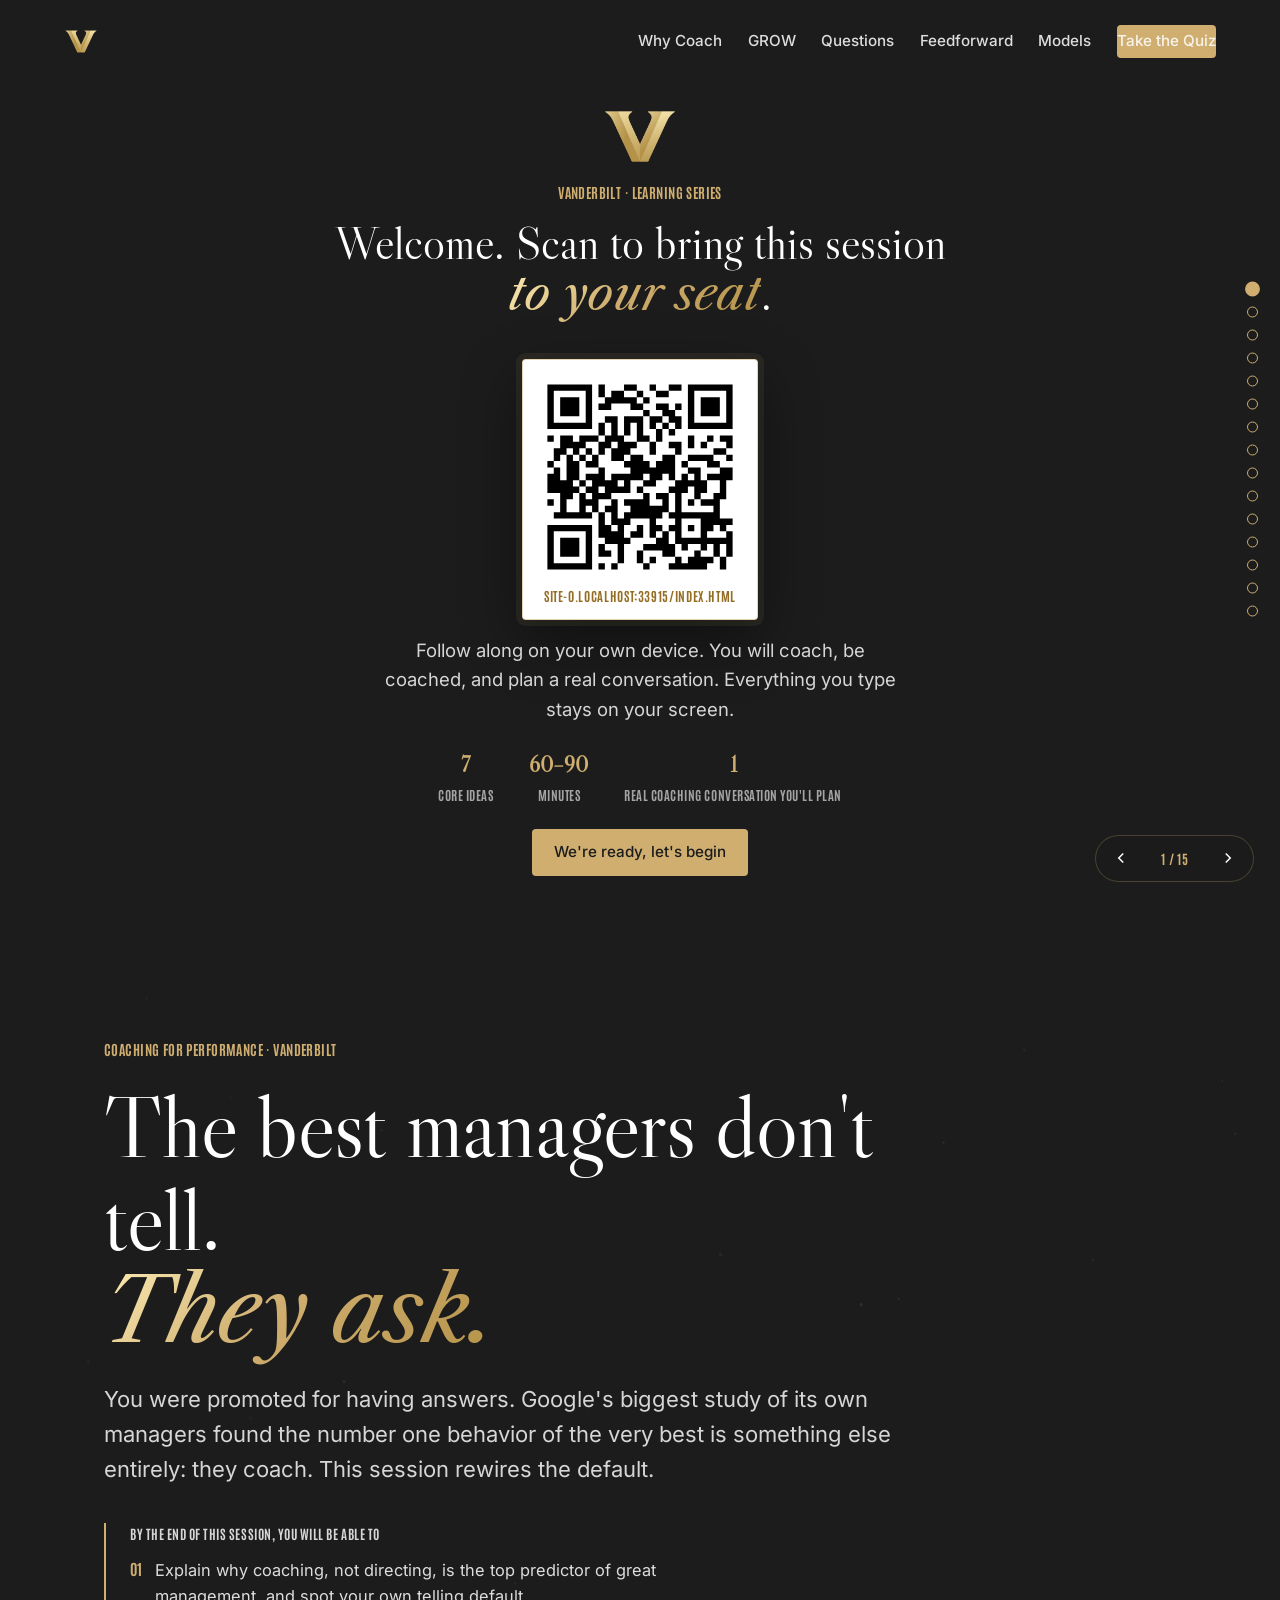
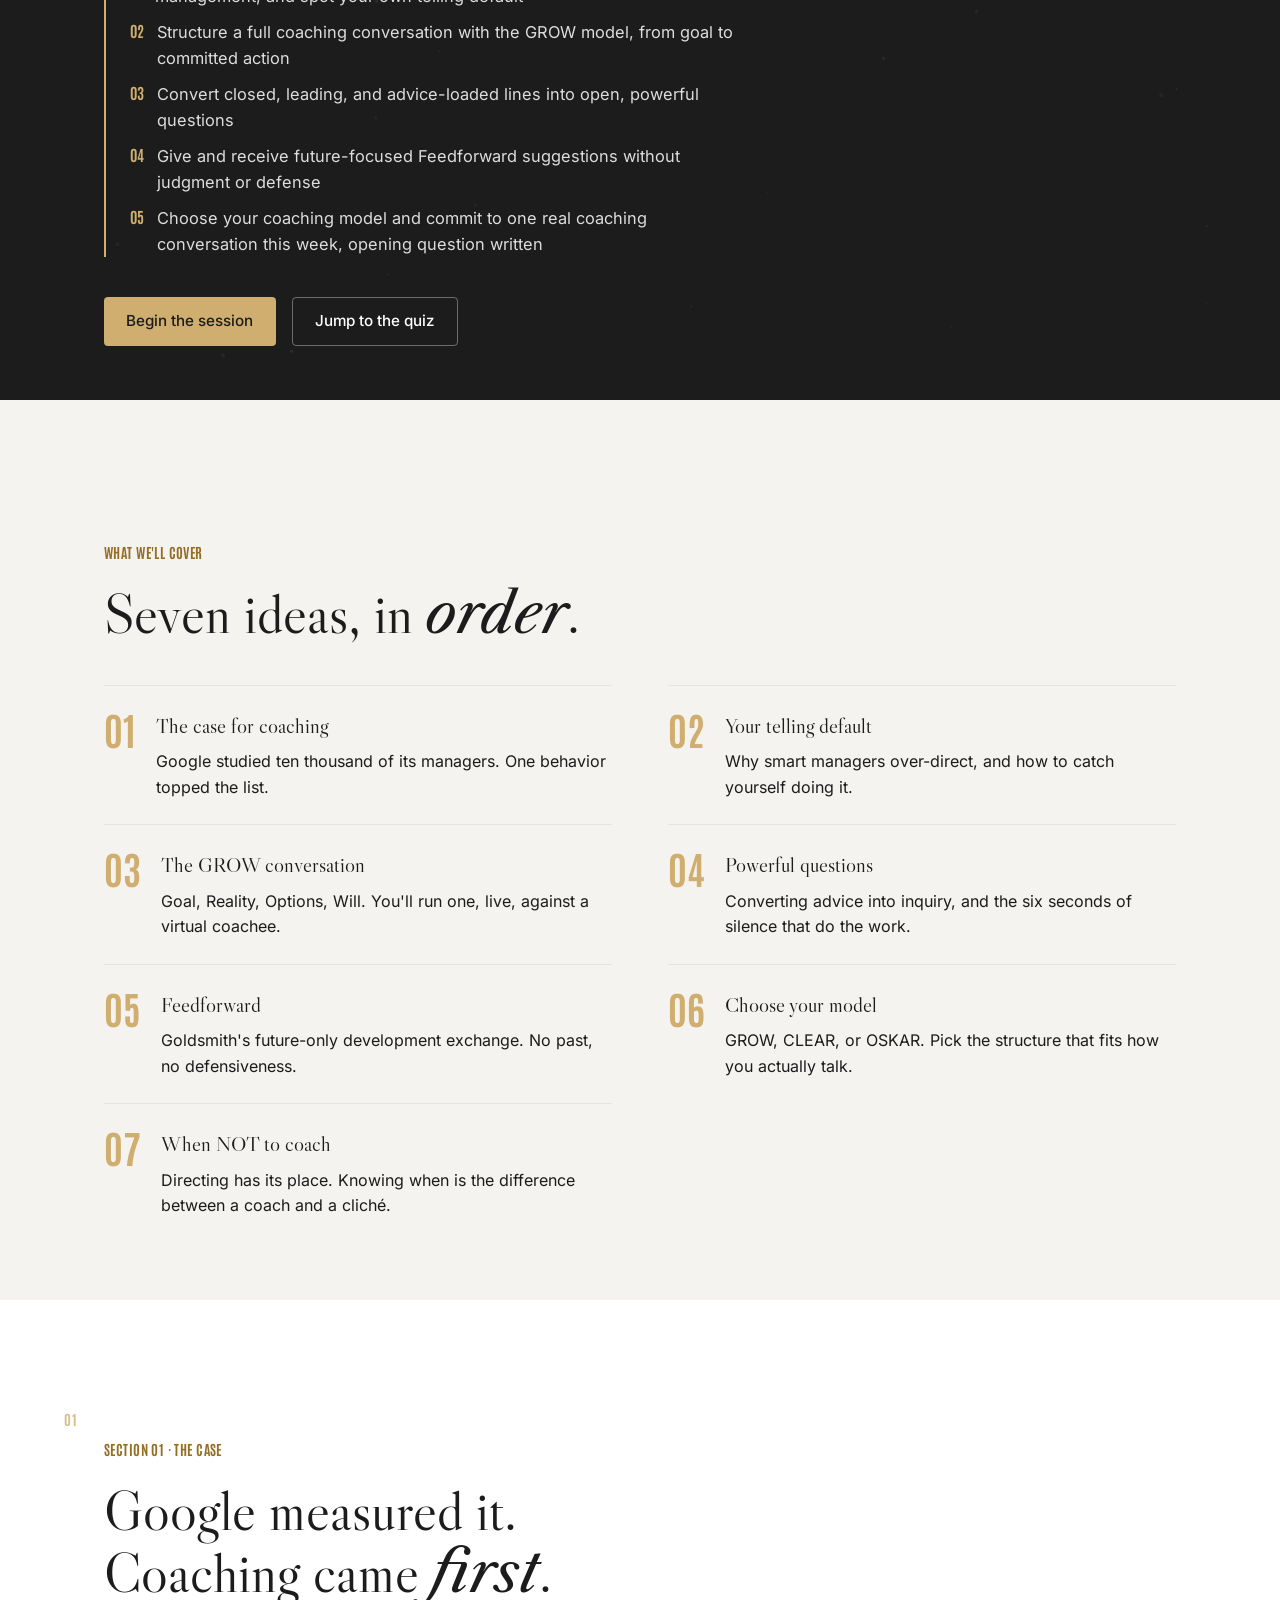
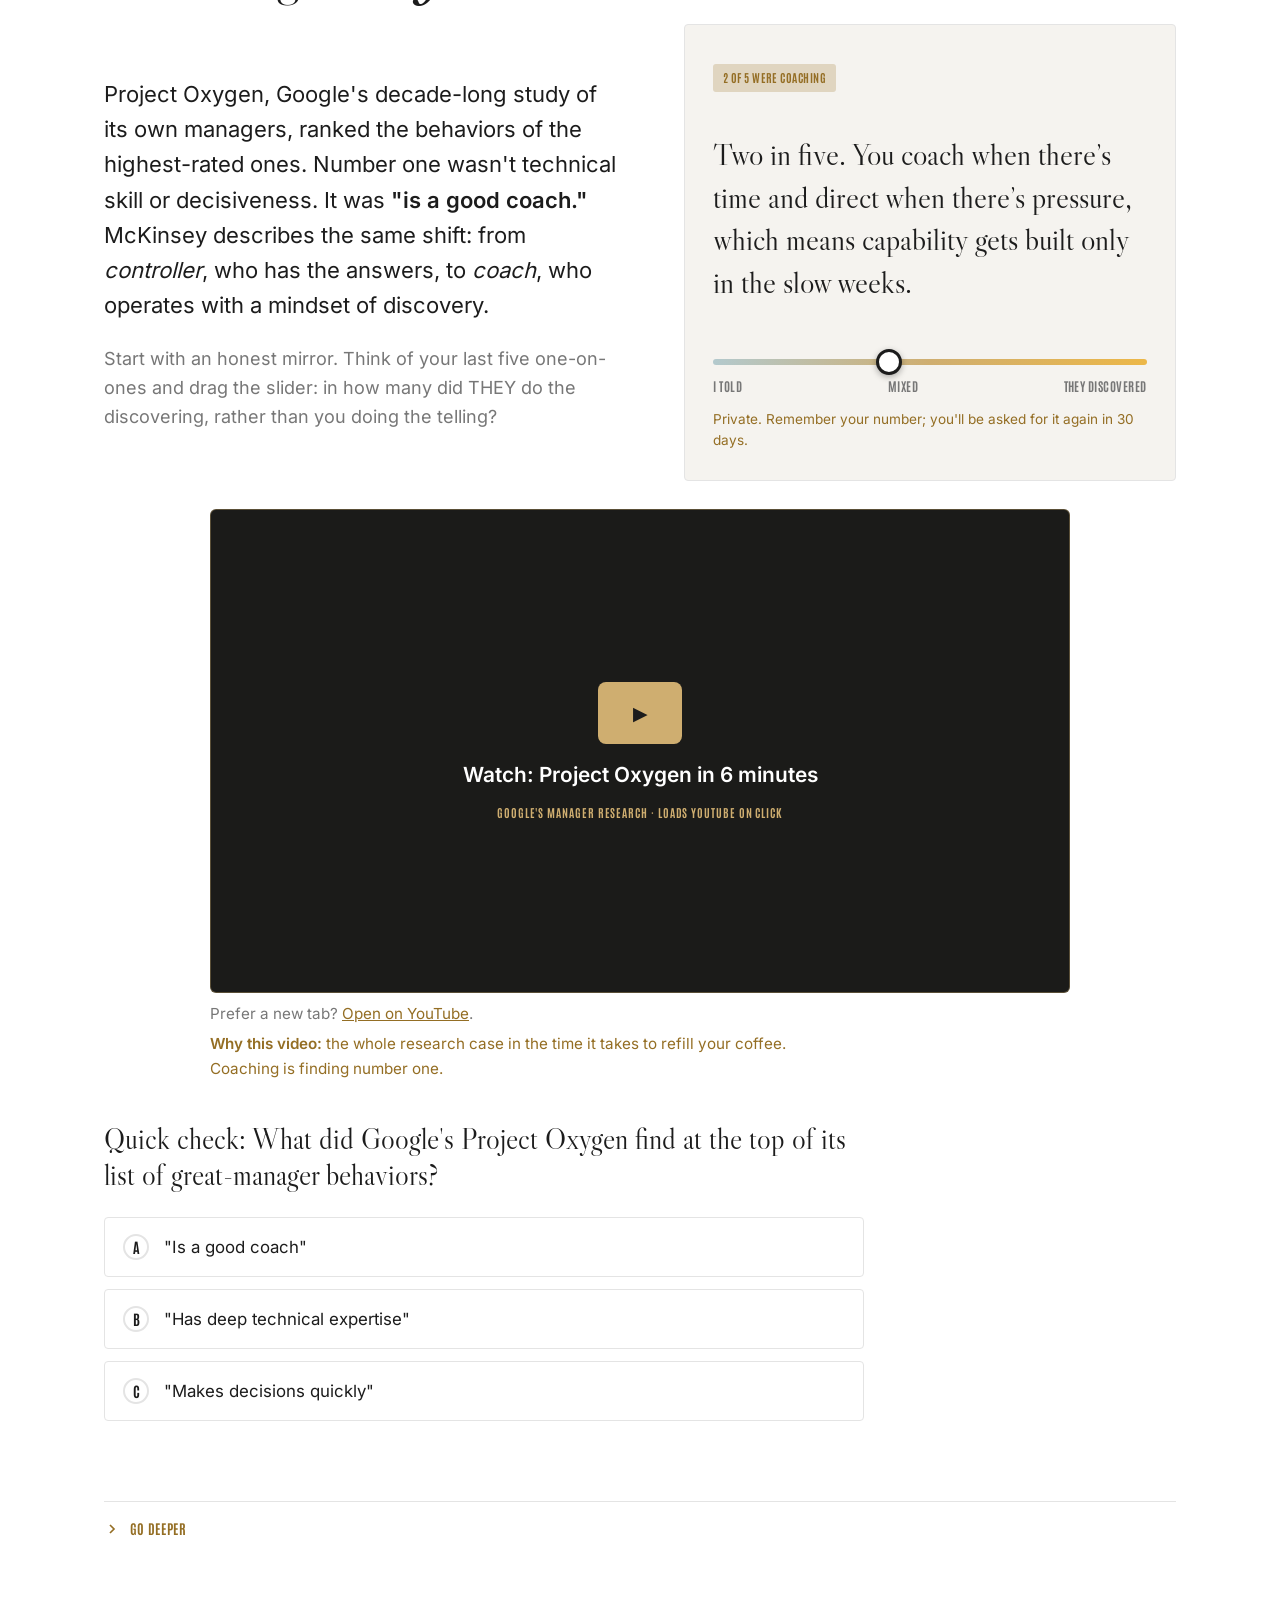
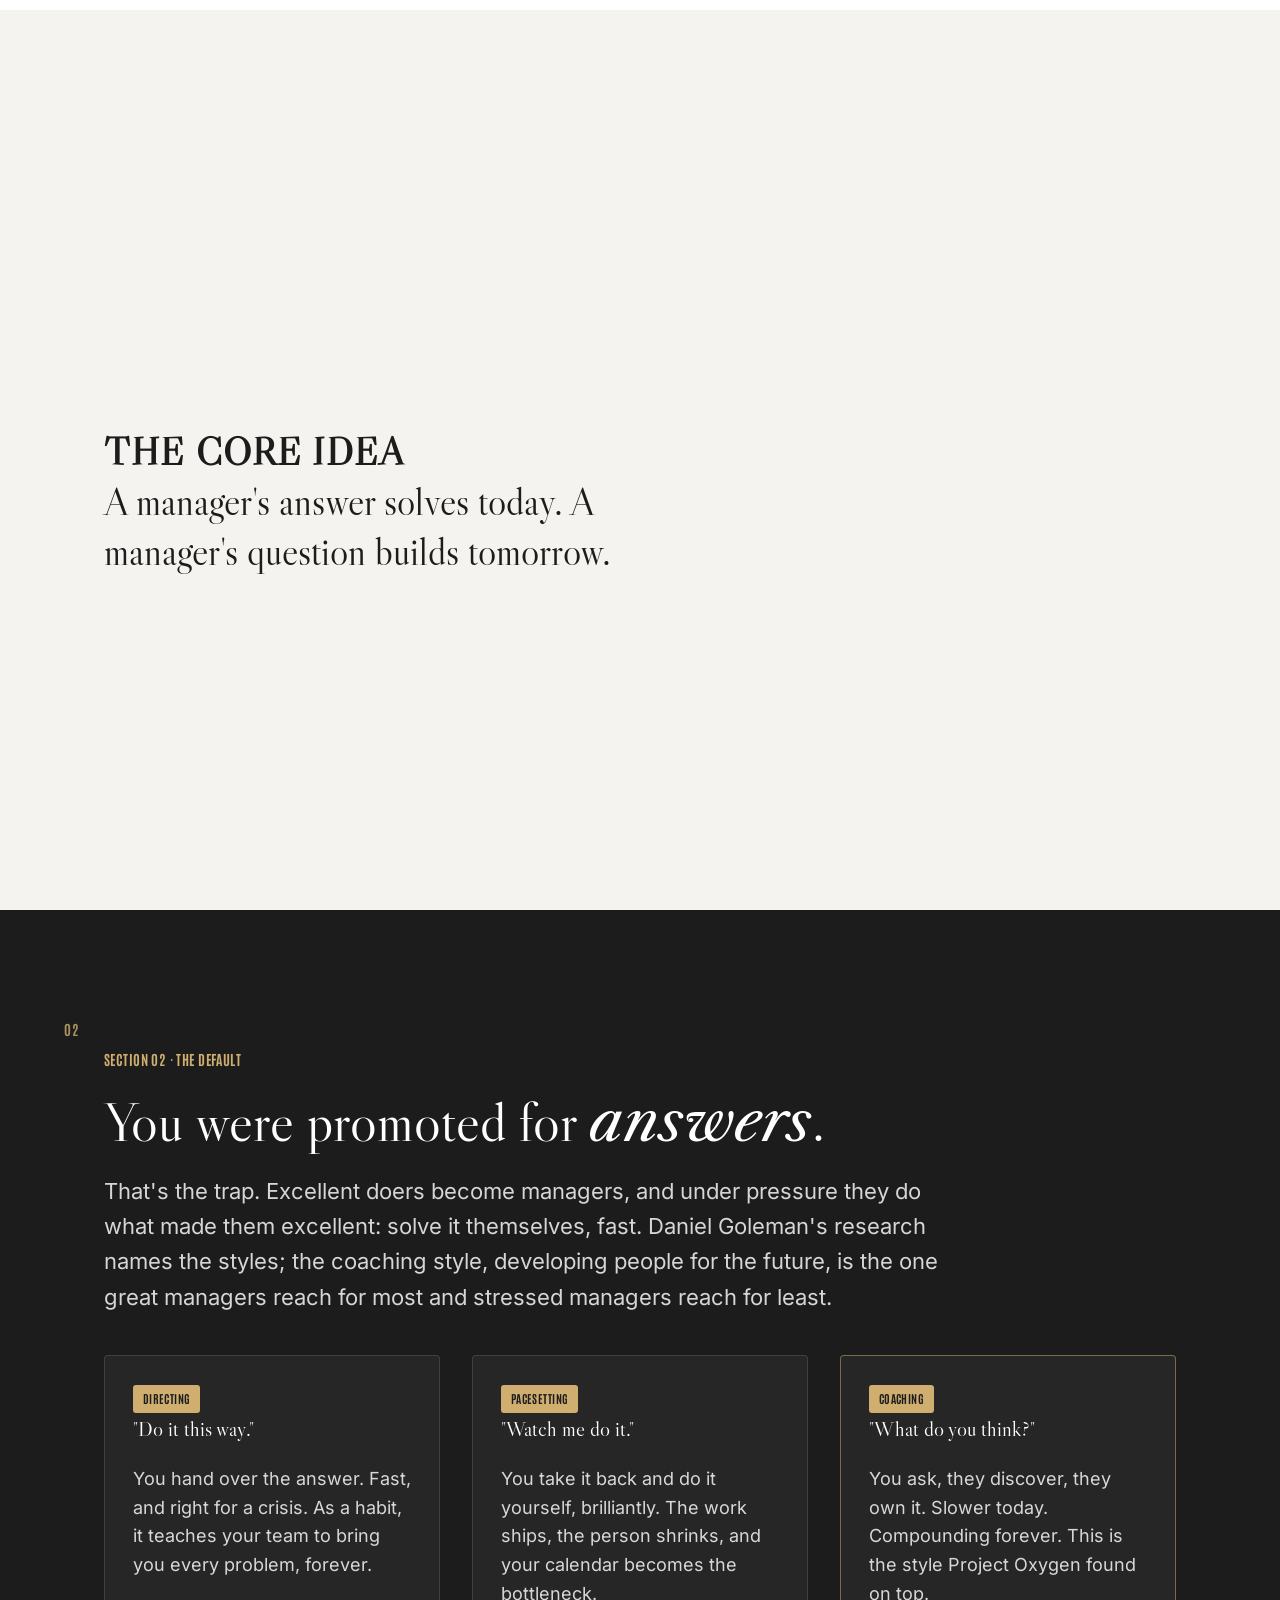
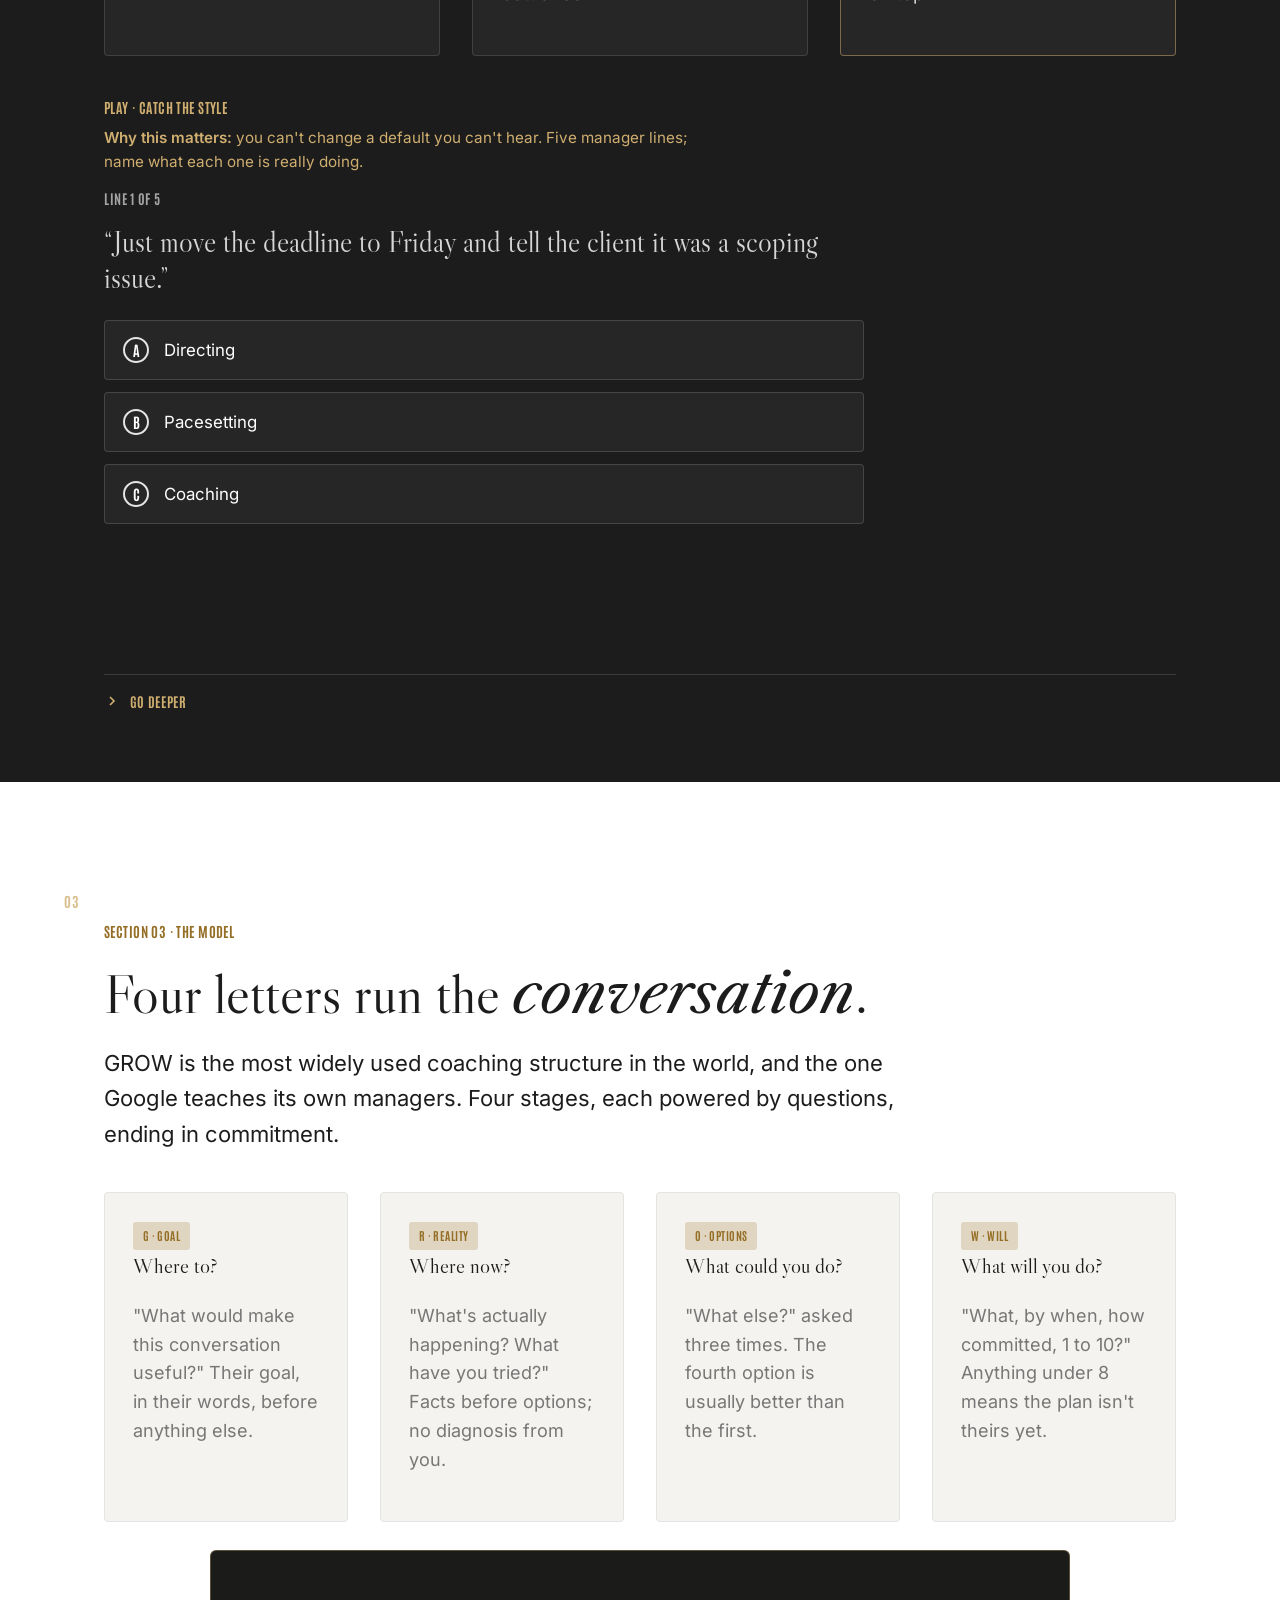
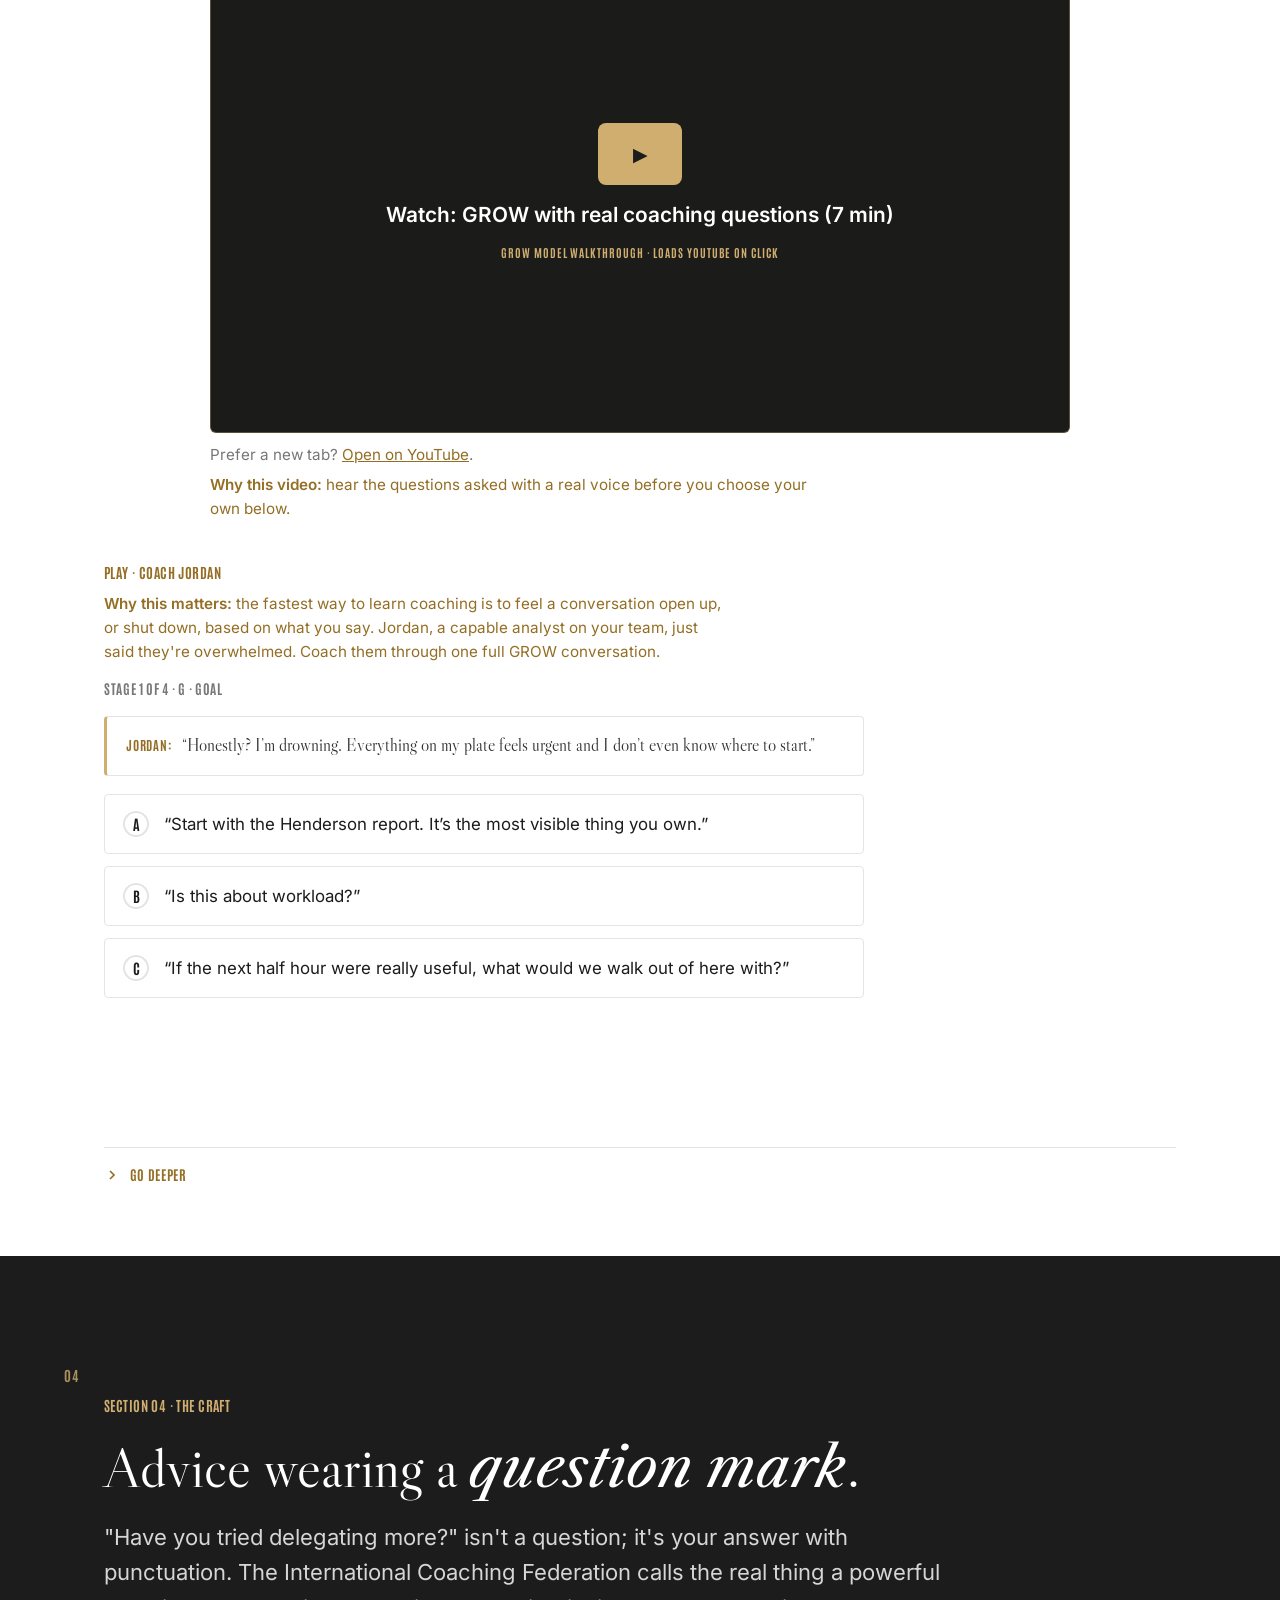
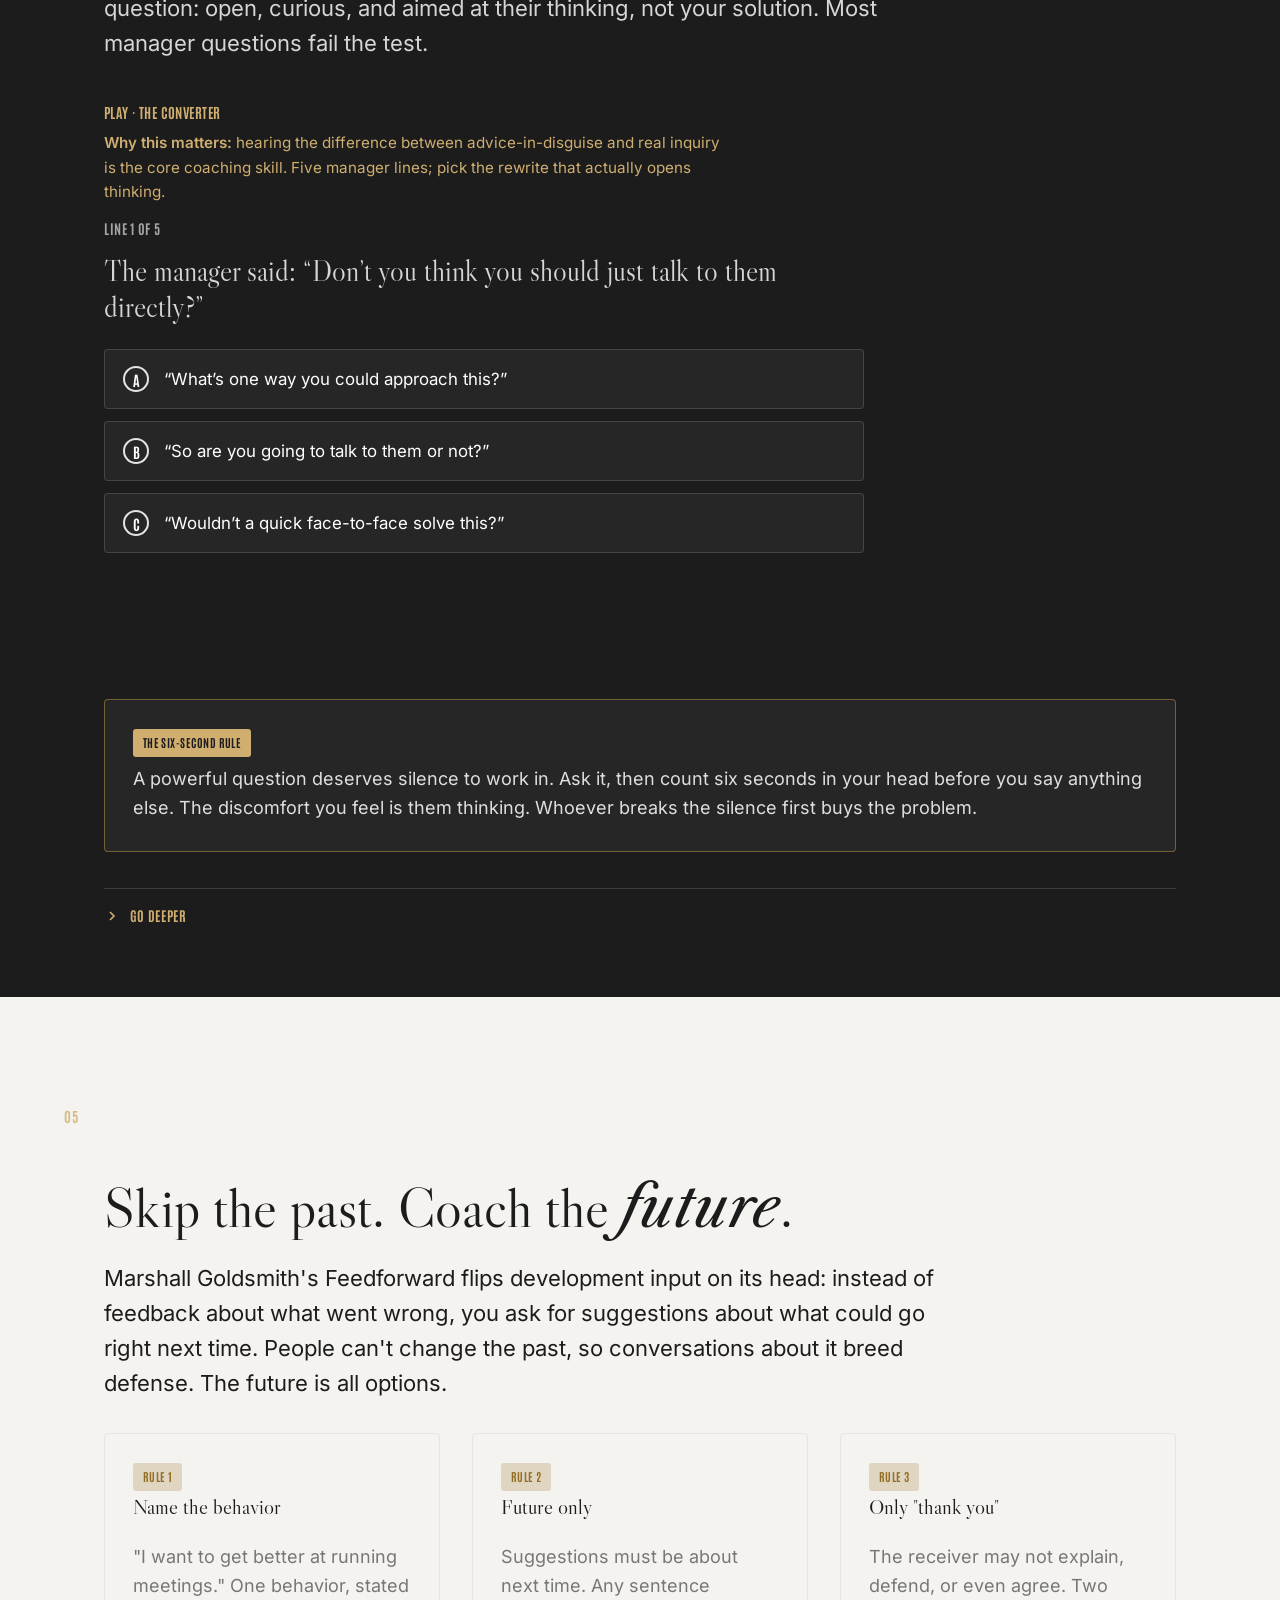
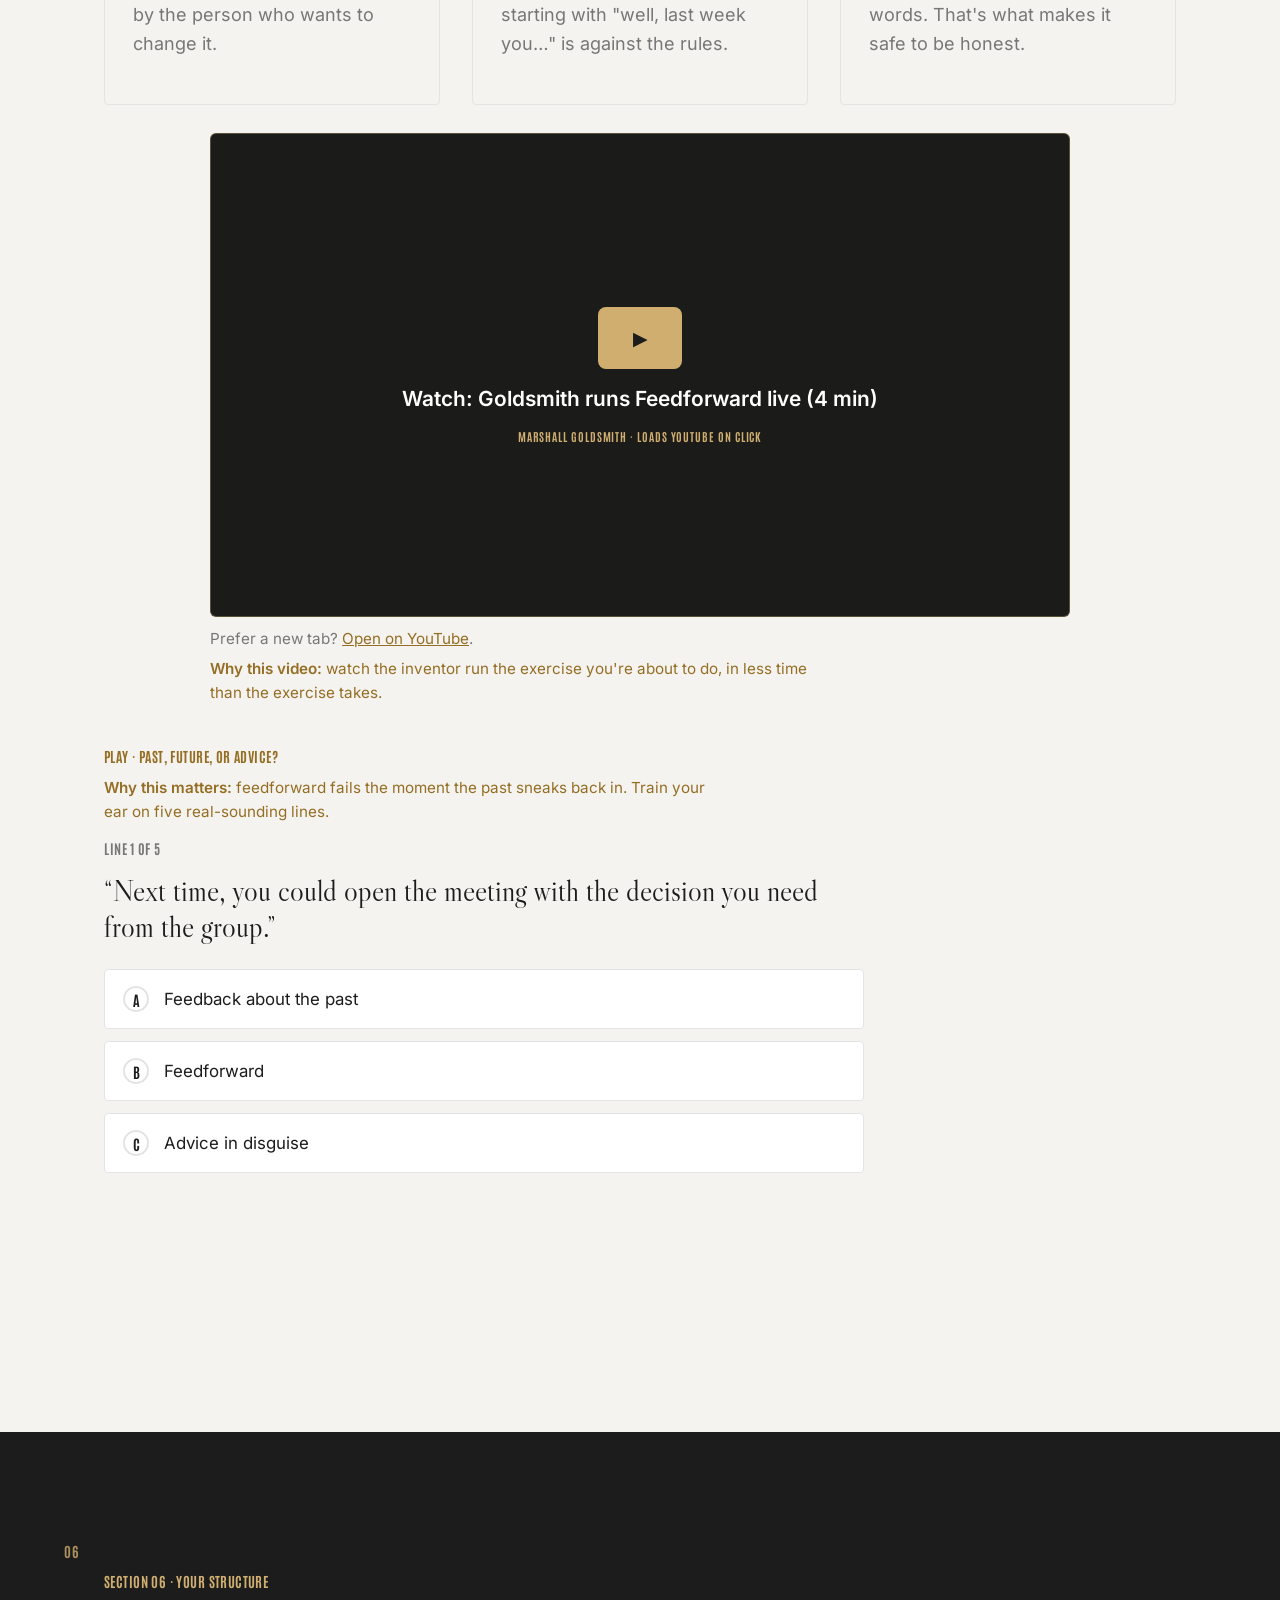
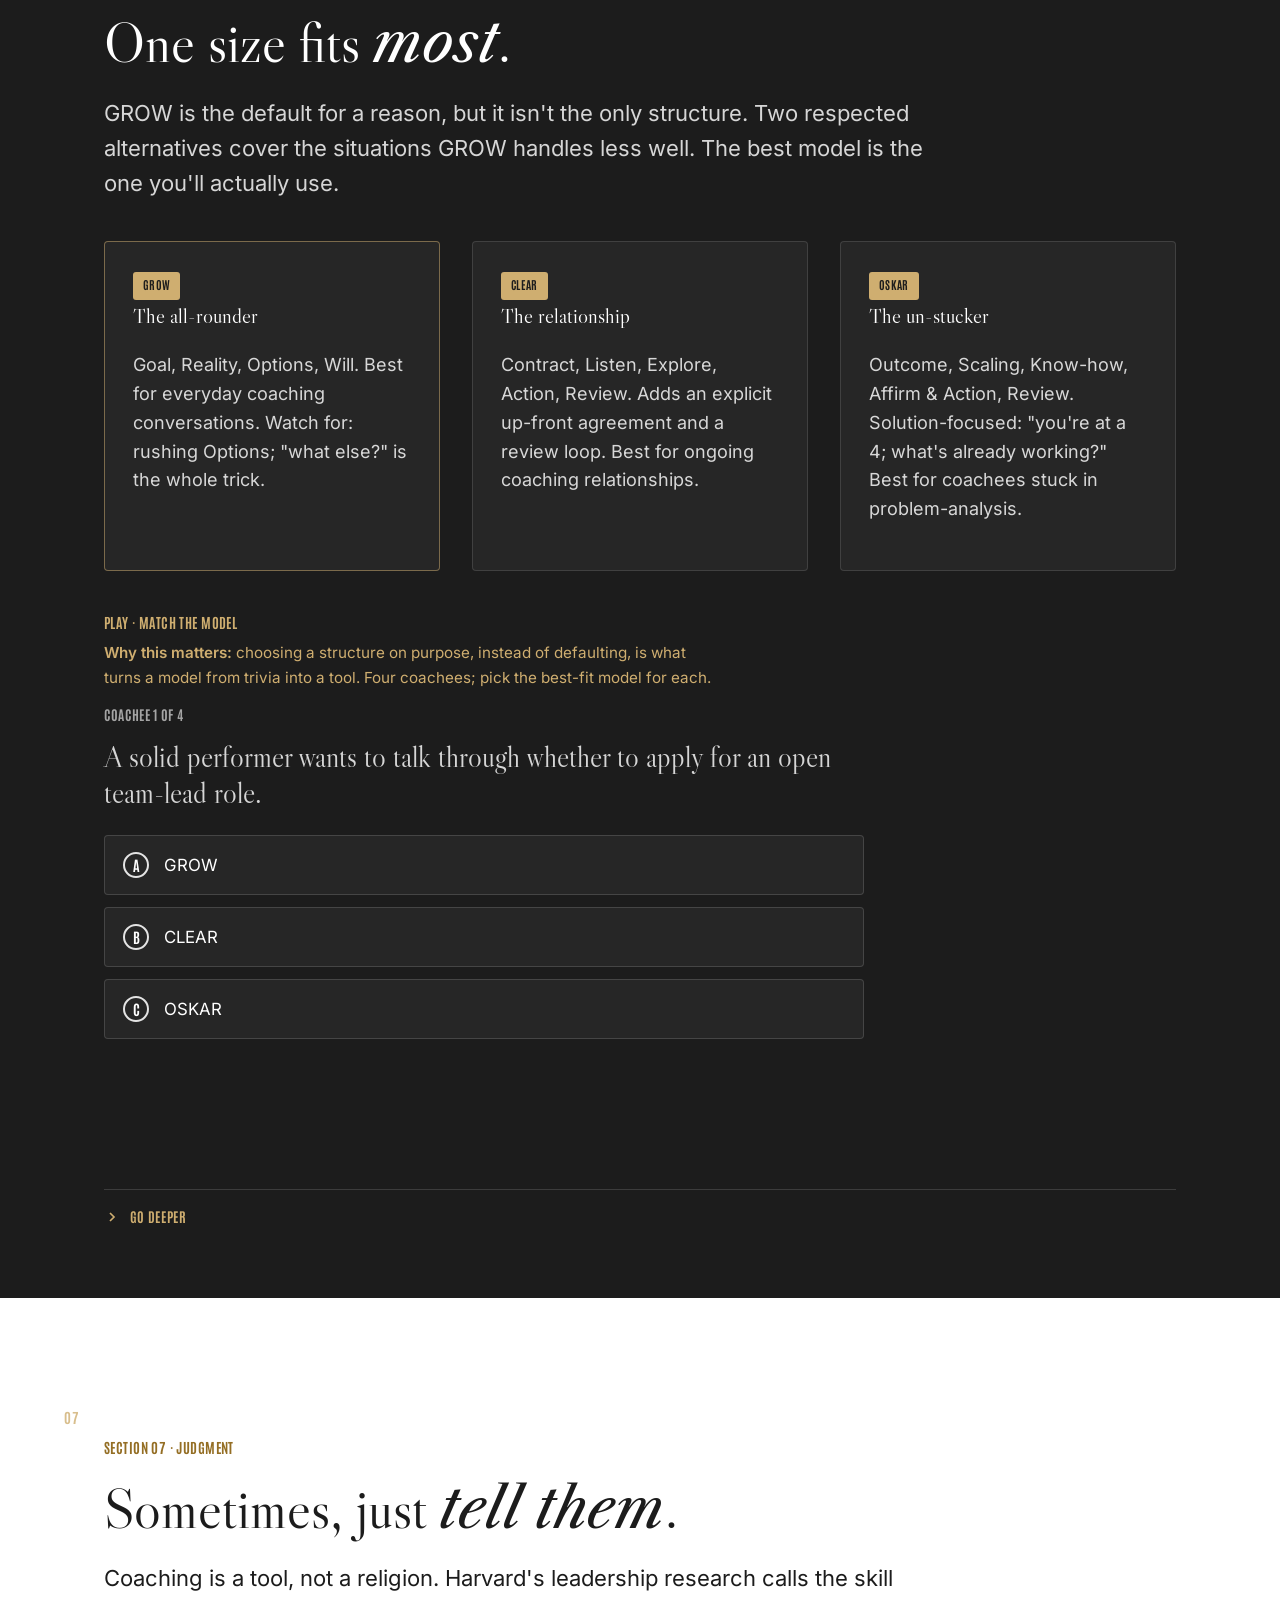
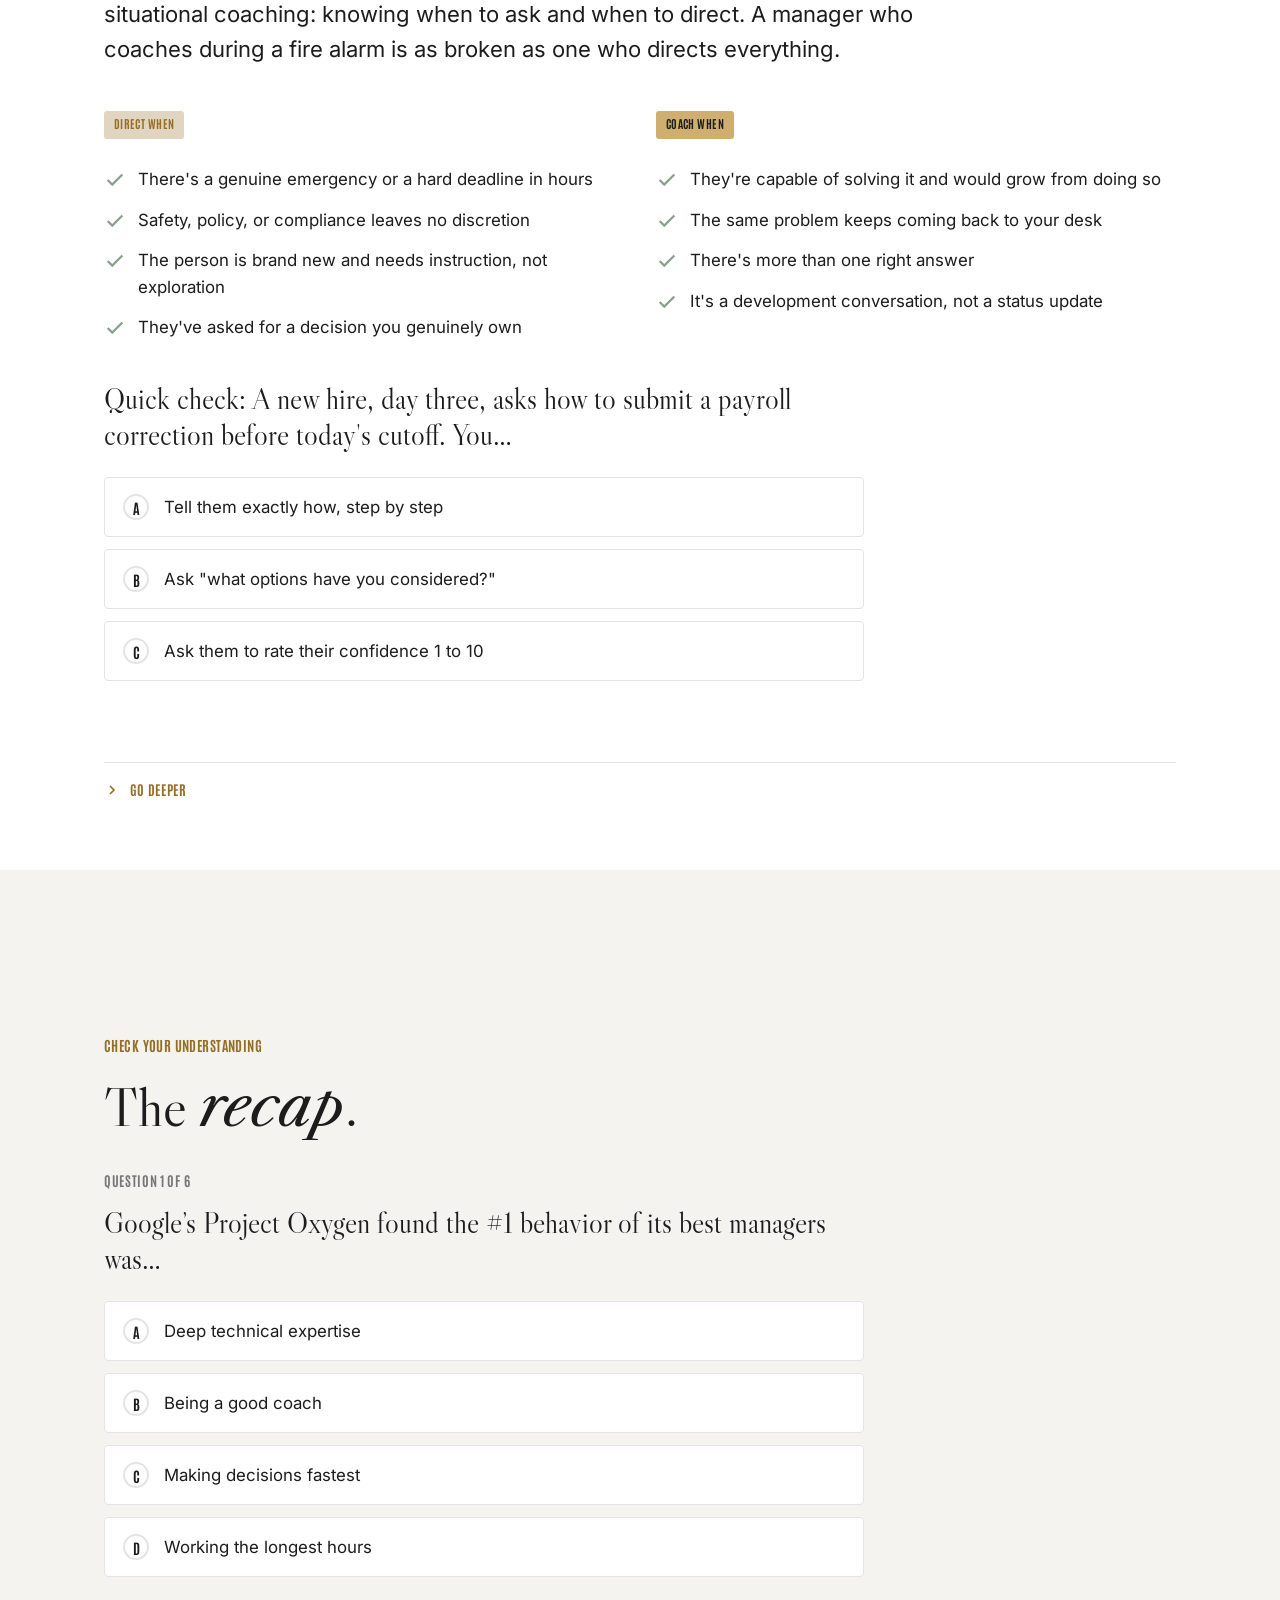
==== index.html @ d3f9cb34 "Build Coaching for Performance: full Learning on Demand program Learner edition (15 slides, 7 sectio" ====
<!DOCTYPE html>
<html lang="en">
<head>
<meta charset="UTF-8">
<meta name="viewport" content="width=device-width, initial-scale=1">
<title>Coaching for Performance | Vanderbilt</title>
<meta name="description" content="An interactive classroom experience for managers: the research case for coaching, the GROW model, powerful questions, Feedforward, and a real coaching conversation planned within the week.">
<link rel="canonical" href="https://me5231979.github.io/Coaching-for-Performance/">
<meta property="og:type" content="website">
<meta property="og:title" content="Coaching for Performance | Vanderbilt Learning Series">
<meta property="og:description" content="Grow people, not just tasks: GROW, powerful questions, and Feedforward, practiced live, ending in a real coaching conversation with a date on it.">
<meta property="og:url" content="https://me5231979.github.io/Coaching-for-Performance/">
<meta property="og:image" content="https://me5231979.github.io/Coaching-for-Performance/assets/img/social-card.png">
<meta property="og:image:width" content="1200">
<meta property="og:image:height" content="630">
<meta name="twitter:card" content="summary_large_image">
<meta name="twitter:title" content="Coaching for Performance | Vanderbilt Learning Series">
<meta name="twitter:image" content="https://me5231979.github.io/Coaching-for-Performance/assets/img/social-card.png">
<link rel="icon" href="assets/img/favicon.svg" type="image/svg+xml">
<link rel="alternate icon" href="assets/img/favicon-96.png">
<link rel="apple-touch-icon" href="assets/img/favicon-96.png">

<link rel="preload" href="assets/fonts/libre-caslon-display-latin-400-normal.woff2" as="font" type="font/woff2" crossorigin>
<link rel="preload" href="assets/fonts/inter-latin-400-normal.woff2" as="font" type="font/woff2" crossorigin>

<link rel="stylesheet" href="assets/css/styles.css?v=1">
</head>
<body>
<a class="skip-link" href="#s-agenda">Skip to content</a>

<!-- reading progress -->
<div class="progress" aria-hidden="true"><div class="progress__bar" id="progressBar"></div></div>

<!-- ===================== NAV ===================== -->
<header class="nav" id="nav">
  <a class="nav__brand" href="#top" aria-label="Vanderbilt University, home">
    <img class="nav__lockup" src="assets/img/vu-lockup-white.png" alt="Vanderbilt University" width="250" height="65">
    <img class="nav__vicon" src="assets/img/vu-v-icon-nav.png" alt="Vanderbilt University" width="34" height="25">
  </a>
  <button class="nav__toggle" aria-label="Toggle menu" aria-expanded="false" aria-controls="navlinks">
    <svg viewBox="0 0 24 24" fill="none" stroke="currentColor" stroke-width="2"><line x1="3" y1="6" x2="21" y2="6"/><line x1="3" y1="12" x2="21" y2="12"/><line x1="3" y1="18" x2="21" y2="18"/></svg>
  </button>
  <nav class="nav__links" id="navlinks" aria-label="Sections">
    <a href="#s-case">Why Coach</a>
    <a href="#s-grow">GROW</a>
    <a href="#s-questions">Questions</a>
    <a href="#s-feedforward">Feedforward</a>
    <a href="#s-models">Models</a>
    <a class="btn" href="#s-recap">Take the Quiz</a>
  </nav>
</header>

<!-- deck dot rail + control bar -->
<div class="dots" id="dots" role="navigation" aria-label="Slide navigation"></div>
<div class="deckbar" role="group" aria-label="Presentation controls">
  <button id="deckPrev" aria-label="Previous slide"><svg viewBox="0 0 24 24" fill="none" stroke="currentColor" stroke-width="2"><polyline points="15 18 9 12 15 6"/></svg></button>
  <span class="deckbar__count" id="deckCount">1 / 15</span>
  <button id="deckNext" aria-label="Next slide"><svg viewBox="0 0 24 24" fill="none" stroke="currentColor" stroke-width="2"><polyline points="9 18 15 12 9 6"/></svg></button>
</div>

<main class="deck" id="top">

  <!-- ============ 0 · WELCOME / QR ============ -->
  <section class="slide on-dark welcome" id="s-welcome" data-title="Scan to join">
    <div class="wrap" style="text-align:center">
      <img src="assets/img/vu-v-icon.png" alt="Vanderbilt V" width="72" height="66" style="margin:0 auto 1.75rem;width:clamp(56px,6vw,80px);height:auto" data-reveal>
      <p class="eyebrow" data-reveal>Vanderbilt · Learning Series</p>
      <h1 class="h2" data-reveal style="max-width:22ch;margin-inline:auto">Welcome. Scan to bring this session <em class="gold-text">to your seat</em>.</h1>
      <div class="qr-card" id="qrCard" data-reveal>
        <div class="qr-card__code" id="qrBox" role="img" aria-label="QR code linking to this experience"></div>
        <p class="qr-card__url" id="qrUrl"></p>
      </div>
      <p class="lead" data-reveal style="margin:1.5rem auto 0;max-width:44ch">Follow along on your own device. You will coach, be coached, and plan a real conversation. Everything you type stays on your screen.</p>
      <div class="hero__meta" data-reveal style="justify-content:center">
        <div><b>7</b> Core ideas</div>
        <div><b>60–90</b> Minutes</div>
        <div><b>1</b> Real coaching conversation you'll plan</div>
      </div>
      <div class="hero__cta" data-reveal style="justify-content:center">
        <a class="btn" href="#s-hero">We're ready, let's begin</a>
      </div>
    </div>
  </section>

  <!-- ============ 1 · HERO ============ -->
  <section class="slide on-dark hero" id="s-hero" data-title="Objectives">
    <video class="hero__video" id="heroVideo" autoplay muted playsinline preload="auto" aria-hidden="true"
      data-playlist='["https://d8j0ntlcm91z4.cloudfront.net/user_3CCurpI0FW75YAnAl4Hbz3vPdBv/hf_20260716_021301_52afe7ef-97cf-46bc-aeac-9c303a2e1c16.mp4","https://d8j0ntlcm91z4.cloudfront.net/user_3CCurpI0FW75YAnAl4Hbz3vPdBv/hf_20260716_021302_77b2b78e-fb13-4daf-8e74-3ee34649bec7.mp4","https://d8j0ntlcm91z4.cloudfront.net/user_3CCurpI0FW75YAnAl4Hbz3vPdBv/hf_20260716_021304_13f62d6f-08c9-4678-a6a1-25805e6edd2a.mp4"]'></video>
    <canvas class="hero__canvas" aria-hidden="true"></canvas>
    <div class="hero__scrim" aria-hidden="true"></div>
    <div class="wrap">
      <p class="eyebrow" data-reveal>Coaching for Performance · Vanderbilt</p>
      <h1 class="h-hero" data-reveal>The best managers don't tell.<br><em class="gold-text">They ask.</em></h1>
      <p class="lead" data-reveal style="margin-top:1.5rem">You were promoted for having answers. Google's biggest study of its own managers found the number one behavior of the very best is something else entirely: they coach. This session rewires the default.</p>
      <div class="objectives" data-reveal>
        <p class="objectives__label">By the end of this session, you will be able to</p>
        <ol class="objectives__list">
          <li>Explain why coaching, not directing, is the top predictor of great management, and spot your own telling default</li>
          <li>Structure a full coaching conversation with the GROW model, from goal to committed action</li>
          <li>Convert closed, leading, and advice-loaded lines into open, powerful questions</li>
          <li>Give and receive future-focused Feedforward suggestions without judgment or defense</li>
          <li>Choose your coaching model and commit to one real coaching conversation this week, opening question written</li>
        </ol>
      </div>
      <div class="hero__cta" data-reveal>
        <a class="btn" href="#s-case">Begin the session</a>
        <a class="btn btn--ghost" href="#s-recap">Jump to the quiz</a>
      </div>
    </div>
  </section>

  <!-- ============ 2 · AGENDA ============ -->
  <section class="slide on-cream" id="s-agenda" data-title="The plan">
    <div class="wrap">
      <p class="eyebrow" data-reveal>What we'll cover</p>
      <h2 class="h2" data-reveal>Seven ideas, in <em>order</em>.</h2>
      <ol class="agenda">
        <li data-reveal><span class="num">01</span><div><h3>The case for coaching</h3><p>Google studied ten thousand of its managers. One behavior topped the list.</p></div></li>
        <li data-reveal><span class="num">02</span><div><h3>Your telling default</h3><p>Why smart managers over-direct, and how to catch yourself doing it.</p></div></li>
        <li data-reveal><span class="num">03</span><div><h3>The GROW conversation</h3><p>Goal, Reality, Options, Will. You'll run one, live, against a virtual coachee.</p></div></li>
        <li data-reveal><span class="num">04</span><div><h3>Powerful questions</h3><p>Converting advice into inquiry, and the six seconds of silence that do the work.</p></div></li>
        <li data-reveal><span class="num">05</span><div><h3>Feedforward</h3><p>Goldsmith's future-only development exchange. No past, no defensiveness.</p></div></li>
        <li data-reveal><span class="num">06</span><div><h3>Choose your model</h3><p>GROW, CLEAR, or OSKAR. Pick the structure that fits how you actually talk.</p></div></li>
        <li data-reveal><span class="num">07</span><div><h3>When NOT to coach</h3><p>Directing has its place. Knowing when is the difference between a coach and a cliché.</p></div></li>
      </ol>
    </div>
  </section>

  <!-- ============ 3 · 01 THE CASE FOR COACHING ============ -->
  <section class="slide on-light" id="s-case" data-count data-title="Why coach">
    <div class="wrap">
      <p class="eyebrow" data-reveal>Section 01 · The Case</p>
      <h2 class="h2" data-reveal>Google measured it.<br>Coaching came <em>first</em>.</h2>
      <div class="split">
        <div data-reveal>
          <p class="lead">Project Oxygen, Google's decade-long study of its own managers, ranked the behaviors of the highest-rated ones. Number one wasn't technical skill or decisiveness. It was <b>"is a good coach."</b> McKinsey describes the same shift: from <em>controller</em>, who has the answers, to <em>coach</em>, who operates with a mindset of discovery.</p>
          <p class="measure muted" style="margin-top:1rem">Start with an honest mirror. Think of your last five one-on-ones and drag the slider: in how many did THEY do the discovering, rather than you doing the telling?</p>
        </div>
        <div class="temp card" id="ratio" data-reveal>
          <p class="tag" id="ratioVal">2 of 5 were coaching</p>
          <p class="temp__readout" id="ratioReadout"></p>
          <input class="slider" type="range" id="ratioSlider" min="0" max="5" value="2" step="1" aria-label="How many of your last five one-on-ones were coaching conversations">
          <div class="slider-scale"><span>I told</span><span>Mixed</span><span>They discovered</span></div>
          <p class="why" style="font-size:.85rem;margin-top:.75rem">Private. Remember your number; you'll be asked for it again in 30 days.</p>
        </div>
      </div>

      <div class="yt" data-reveal data-embed="https://www.youtube-nocookie.com/embed/_CJDlB7S7p0" data-yttitle="Project Oxygen: Google's guide to being a better manager">
        <button class="yt__load" type="button">
          <span class="yt__play" aria-hidden="true">▶</span>
          <span class="yt__title">Watch: Project Oxygen in 6 minutes</span>
          <span class="yt__src">Google's manager research · Loads YouTube on click</span>
        </button>
        <p class="yt__alt">Prefer a new tab? <a href="https://www.youtube.com/watch?v=_CJDlB7S7p0" target="_blank" rel="noopener">Open on YouTube</a>.</p>
        <p class="why" style="margin:.35rem 0 0"><b>Why this video:</b> the whole research case in the time it takes to refill your coffee. Coaching is finding number one.</p>
      </div>

      <div class="quiz" data-quiz data-reveal style="margin-top:2.5rem">
        <p class="quiz__q">Quick check: What did Google's Project Oxygen find at the top of its list of great-manager behaviors?</p>
        <div class="quiz__options">
          <button class="opt" data-correct="1" data-why="Ahead of technical expertise, ahead of decisiveness: the best managers coach. They ask, listen, and grow people instead of just directing work."><span class="mark">A</span><span>"Is a good coach"</span></button>
          <button class="opt" data-correct="0" data-why="Technical skill mattered, but it ranked near the bottom of the list, not the top. The relational behaviors won."><span class="mark">B</span><span>"Has deep technical expertise"</span></button>
          <button class="opt" data-correct="0" data-why="Speed shows up nowhere near the top. The data pointed at growing people, not processing decisions faster."><span class="mark">C</span><span>"Makes decisions quickly"</span></button>
        </div>
        <p class="quiz__feedback" aria-live="polite"></p>
      </div>

      <details class="deeper" data-reveal>
        <summary><svg class="chev" viewBox="0 0 24 24" fill="none" stroke="currentColor" stroke-width="2.5" aria-hidden="true"><polyline points="9 18 15 12 9 6"/></svg> Go deeper</summary>
        <div class="deeper__body">
          <div><h4>In practice</h4><p>Surgeon Atul Gawande, at the top of his field, hired a coach to watch him operate, and his complication rates dropped. His argument in <a href="https://www.ted.com/talks/atul_gawande_want_to_get_great_at_something_get_a_coach" target="_blank" rel="noopener" style="text-decoration:underline">"Want to get great at something? Get a coach"</a> (TED, 17 min) is the session in one line: it's not how good you are, it's how good you're going to get. That applies to the people who report to you, and it applies to you.</p></div>
          <div class="deeper__ask"><h4><span class="mode">As a group</span> · 4 min</h4>
          <p class="why"><b>Why this matters:</b> Connecting the research to a manager you actually had makes it yours instead of Google's.</p>
          <ol class="steps">
            <li>Think of the best manager you ever had. In pairs: what did they DO in conversations that others didn't?</li>
            <li>Sort the room's answers as they're called out: how many are coaching behaviors (asked, listened, believed in you) versus directing ones?</li>
            <li>Notice the ratio. The room almost always rediscovers Project Oxygen from its own experience.</li>
          </ol>
          <p class="why" style="margin-top:.6rem"><b>Flying solo?</b> Write two things your best-ever manager did in conversation with you. Check them against the coaching behaviors on this slide.</p></div>
        </div>
      </details>
    </div>
  </section>

  <!-- ============ 4 · MANIFESTO ============ -->
  <section class="slide on-cream manifesto" id="s-belief" data-title="One idea">
    <div class="wrap">
      <p class="eyebrow" data-reveal>The core idea</p>
      <p>A manager's answer solves today. A manager's question builds tomorrow.</p>
    </div>
  </section>

  <!-- ============ 5 · 02 YOUR TELLING DEFAULT ============ -->
  <section class="slide on-dark" id="s-default" data-count data-title="Telling default">
    <div class="wrap">
      <p class="eyebrow" data-reveal>Section 02 · The Default</p>
      <h2 class="h2" data-reveal>You were promoted for <em>answers</em>.</h2>
      <p class="lead" data-reveal>That's the trap. Excellent doers become managers, and under pressure they do what made them excellent: solve it themselves, fast. Daniel Goleman's research names the styles; the coaching style, developing people for the future, is the one great managers reach for most and stressed managers reach for least.</p>

      <div class="grid grid-3" style="margin-top:2.5rem">
        <div class="card" data-reveal>
          <span class="tag">Directing</span>
          <h3>"Do it this way."</h3>
          <p class="muted">You hand over the answer. Fast, and right for a crisis. As a habit, it teaches your team to bring you every problem, forever.</p>
        </div>
        <div class="card" data-reveal>
          <span class="tag">Pacesetting</span>
          <h3>"Watch me do it."</h3>
          <p class="muted">You take it back and do it yourself, brilliantly. The work ships, the person shrinks, and your calendar becomes the bottleneck.</p>
        </div>
        <div class="card" data-reveal style="border-color:rgba(207,174,112,.5)">
          <span class="tag">Coaching</span>
          <h3>"What do you think?"</h3>
          <p class="muted">You ask, they discover, they own it. Slower today. Compounding forever. This is the style Project Oxygen found on top.</p>
        </div>
      </div>

      <div class="quiz" id="styleSpot" data-reveal style="margin-top:2.5rem">
        <p class="eyebrow" style="margin-bottom:.5rem">Play · Catch the style</p>
        <p class="why" style="margin-top:0"><b>Why this matters:</b> you can't change a default you can't hear. Five manager lines; name what each one is really doing.</p>
        <p class="quiz__progress" id="styleProgress"></p>
        <p class="quiz__q" id="styleQ" style="margin-top:.4rem"></p>
        <div class="quiz__options" id="styleOptions" role="group" aria-label="Style choices"></div>
        <p class="quiz__feedback" id="styleFeedback" aria-live="polite"></p>
        <div class="quiz__nav">
          <button class="btn" id="styleNext" style="visibility:hidden">Next line</button>
        </div>
        <div id="styleResult" hidden aria-live="polite"></div>
      </div>

      <details class="deeper" data-reveal>
        <summary><svg class="chev" viewBox="0 0 24 24" fill="none" stroke="currentColor" stroke-width="2.5" aria-hidden="true"><polyline points="9 18 15 12 9 6"/></svg> Go deeper</summary>
        <div class="deeper__body">
          <div><h4>In practice</h4><p>McKinsey calls the shift "from controller to coach": from the leader who provides certainty to the one who leads with discovery. The tell that you're in controller mode is physical: you're talking more than they are, and you feel the itch to interrupt with the answer. The fix costs one breath: swallow the answer, and ask "what have you tried?" For the full styles model, watch <a href="https://www.youtube.com/watch?v=zCMY82sVmW4" target="_blank" rel="noopener" style="color:var(--vu-gold-flat);text-decoration:underline">Goleman on the coaching style</a> (13 min) this week.</p></div>
          <div class="deeper__ask"><h4><span class="mode">On your own</span> · 3 min</h4>
          <p class="why"><b>Why this matters:</b> The moment you name here becomes your practice case for the rest of the session, and your real conversation in the capstone.</p>
          <ol class="steps">
            <li>Write down one recent moment you solved a problem FOR someone instead of coaching them through it.</li>
            <li>Note what it cost: their learning, your time next time, or both.</li>
            <li>Write who it was (role, not name). Keep the note in reach; every exercise from here uses it.</li>
          </ol></div>
        </div>
      </details>
    </div>
  </section>

  <!-- ============ 6 · 03 GROW ============ -->
  <section class="slide on-light" id="s-grow" data-count data-title="The GROW conversation">
    <div class="wrap">
      <p class="eyebrow" data-reveal>Section 03 · The Model</p>
      <h2 class="h2" data-reveal>Four letters run the <em>conversation</em>.</h2>
      <p class="lead" data-reveal>GROW is the most widely used coaching structure in the world, and the one Google teaches its own managers. Four stages, each powered by questions, ending in commitment.</p>

      <div class="grid grid-3" style="margin-top:2.5rem;grid-template-columns:repeat(auto-fit,minmax(200px,1fr))">
        <div class="card" data-reveal>
          <span class="tag">G · Goal</span>
          <h3>Where to?</h3>
          <p class="muted">"What would make this conversation useful?" Their goal, in their words, before anything else.</p>
        </div>
        <div class="card" data-reveal>
          <span class="tag">R · Reality</span>
          <h3>Where now?</h3>
          <p class="muted">"What's actually happening? What have you tried?" Facts before options; no diagnosis from you.</p>
        </div>
        <div class="card" data-reveal>
          <span class="tag">O · Options</span>
          <h3>What could you do?</h3>
          <p class="muted">"What else?" asked three times. The fourth option is usually better than the first.</p>
        </div>
        <div class="card" data-reveal>
          <span class="tag">W · Will</span>
          <h3>What will you do?</h3>
          <p class="muted">"What, by when, how committed, 1 to 10?" Anything under 8 means the plan isn't theirs yet.</p>
        </div>
      </div>

      <div class="yt" data-reveal data-embed="https://www.youtube-nocookie.com/embed/eIG4ZSqm2S0" data-yttitle="The GROW model with coaching questions">
        <button class="yt__load" type="button">
          <span class="yt__play" aria-hidden="true">▶</span>
          <span class="yt__title">Watch: GROW with real coaching questions (7 min)</span>
          <span class="yt__src">GROW model walkthrough · Loads YouTube on click</span>
        </button>
        <p class="yt__alt">Prefer a new tab? <a href="https://www.youtube.com/watch?v=eIG4ZSqm2S0" target="_blank" rel="noopener">Open on YouTube</a>.</p>
        <p class="why" style="margin:.35rem 0 0"><b>Why this video:</b> hear the questions asked with a real voice before you choose your own below.</p>
      </div>

      <div class="quiz" id="growSim" data-reveal style="margin-top:2.5rem">
        <p class="eyebrow" style="margin-bottom:.5rem">Play · Coach Jordan</p>
        <p class="why" style="margin-top:0"><b>Why this matters:</b> the fastest way to learn coaching is to feel a conversation open up, or shut down, based on what you say. Jordan, a capable analyst on your team, just said they're overwhelmed. Coach them through one full GROW conversation.</p>
        <p class="quiz__progress" id="growStage"></p>
        <div class="growsim__coachee" id="growCoachee" aria-live="polite"></div>
        <div class="quiz__options" id="growOptions" role="group" aria-label="What do you say next?"></div>
        <p class="quiz__feedback" id="growFeedback" aria-live="polite"></p>
        <div class="quiz__nav">
          <button class="btn btn--dark" id="growNext" style="visibility:hidden">Continue the conversation</button>
        </div>
        <div id="growResult" hidden aria-live="polite"></div>
      </div>

      <details class="deeper" data-reveal>
        <summary><svg class="chev" viewBox="0 0 24 24" fill="none" stroke="currentColor" stroke-width="2.5" aria-hidden="true"><polyline points="9 18 15 12 9 6"/></svg> Go deeper</summary>
        <div class="deeper__body">
          <div><h4>The question bank, yours to keep</h4><p><b>Goal:</b> "What would you like to focus on?" · "What does success look like?" <b>Reality:</b> "What's happening right now?" · "What have you already tried?" · "Where are things, 1 to 10?" <b>Options:</b> "What could you do?" · "What else?" (three times) · "What would you try if nothing stood in the way?" <b>Will:</b> "What will you do, by when?" · "What might get in the way?" · "How committed are you, 1 to 10?"</p></div>
          <div class="deeper__ask"><h4><span class="mode">As a group</span> · 8 min</h4>
          <p class="why"><b>Why this matters:</b> coaching a real human, with the no-advice rule on, is the rep that changes behavior. The simulator warmed you up; this is the workout.</p>
          <ol class="steps">
            <li>Pair up. Coachee: name a real, low-stakes work challenge. Coach: run GROW using ONLY questions from the bank above.</li>
            <li>The one rule: the coach may not give advice or share what they would do. Questions only.</li>
            <li>Four minutes, then the coachee gives one line: "you coached me" or "you managed me," and why.</li>
            <li>Swap roles if time allows.</li>
          </ol>
          <p class="why" style="margin-top:.6rem"><b>Flying solo?</b> Self-coach in writing: answer the bank's questions about your own current challenge, one stage at a time. GROW works on paper too.</p></div>
        </div>
      </details>
    </div>
  </section>

  <!-- ============ 7 · 04 POWERFUL QUESTIONS ============ -->
  <section class="slide on-dark" id="s-questions" data-count data-title="Powerful questions">
    <div class="wrap">
      <p class="eyebrow" data-reveal>Section 04 · The Craft</p>
      <h2 class="h2" data-reveal>Advice wearing a <em>question mark</em>.</h2>
      <p class="lead" data-reveal>"Have you tried delegating more?" isn't a question; it's your answer with punctuation. The International Coaching Federation calls the real thing a powerful question: open, curious, and aimed at their thinking, not your solution. Most manager questions fail the test.</p>

      <div class="quiz" id="qConvert" data-reveal style="margin-top:2.5rem">
        <p class="eyebrow" style="margin-bottom:.5rem">Play · The converter</p>
        <p class="why" style="margin-top:0"><b>Why this matters:</b> hearing the difference between advice-in-disguise and real inquiry is the core coaching skill. Five manager lines; pick the rewrite that actually opens thinking.</p>
        <p class="quiz__progress" id="qcProgress"></p>
        <p class="quiz__q" id="qcQ" style="margin-top:.4rem"></p>
        <div class="quiz__options" id="qcOptions" role="group" aria-label="Rewrite choices"></div>
        <p class="quiz__feedback" id="qcFeedback" aria-live="polite"></p>
        <div class="quiz__nav">
          <button class="btn" id="qcNext" style="visibility:hidden">Next line</button>
        </div>
        <div id="qcResult" hidden aria-live="polite"></div>
      </div>

      <div class="card" data-reveal style="margin-top:2rem;border-color:rgba(236,183,72,.4)">
        <span class="tag">The six-second rule</span>
        <p style="margin:.5rem 0 0;color:rgba(255,255,255,.85)">A powerful question deserves silence to work in. Ask it, then count six seconds in your head before you say anything else. The discomfort you feel is them thinking. Whoever breaks the silence first buys the problem.</p>
      </div>

      <details class="deeper" data-reveal>
        <summary><svg class="chev" viewBox="0 0 24 24" fill="none" stroke="currentColor" stroke-width="2.5" aria-hidden="true"><polyline points="9 18 15 12 9 6"/></svg> Go deeper</summary>
        <div class="deeper__body">
          <div><h4>In practice</h4><p>Three tests for a powerful question, from the ICF's core competencies. <b>Open:</b> it can't be answered yes or no. <b>Clean:</b> it doesn't smuggle your answer in ("don't you think…", "have you tried…"). <b>Theirs:</b> it aims at their thinking, not your curiosity, so "what matters most to you here?" beats "what did your director say exactly?" And the most reliably powerful question in coaching is also the shortest: "What else?"</p></div>
          <div class="deeper__ask"><h4><span class="mode">As a group</span> · 5 min</h4>
          <p class="why"><b>Why this matters:</b> converting your OWN advice into questions, out loud, is where the skill transfers from the slide to your mouth.</p>
          <ol class="steps">
            <li>Solo, one minute: write the advice you most recently gave someone on your team, word for word.</li>
            <li>Convert it into one open, clean question using the three tests above.</li>
            <li>Pairs: read your before and after aloud. Partner verdict: does the rewrite pass all three tests?</li>
            <li>Two or three best conversions get read to the room.</li>
          </ol>
          <p class="why" style="margin-top:.6rem"><b>Flying solo?</b> Do steps 1 and 2, then test your rewrite: could it be answered yes/no? Does it contain your answer? Aim it again if so.</p></div>
        </div>
      </details>
    </div>
  </section>

  <!-- ============ 8 · 05 FEEDFORWARD ============ -->
  <section class="slide on-cream" id="s-feedforward" data-count data-title="Feedforward">
    <div class="wrap">
      <p class="eyebrow" data-reveal>Section 05 · Feedforward</p>
      <h2 class="h2" data-reveal>Skip the past. Coach the <em>future</em>.</h2>
      <p class="lead" data-reveal>Marshall Goldsmith's Feedforward flips development input on its head: instead of feedback about what went wrong, you ask for suggestions about what could go right next time. People can't change the past, so conversations about it breed defense. The future is all options.</p>

      <div class="grid grid-3" style="margin-top:2rem">
        <div class="card" data-reveal>
          <span class="tag">Rule 1</span>
          <h3>Name the behavior</h3>
          <p class="muted">"I want to get better at running meetings." One behavior, stated by the person who wants to change it.</p>
        </div>
        <div class="card" data-reveal>
          <span class="tag">Rule 2</span>
          <h3>Future only</h3>
          <p class="muted">Suggestions must be about next time. Any sentence starting with "well, last week you…" is against the rules.</p>
        </div>
        <div class="card" data-reveal>
          <span class="tag">Rule 3</span>
          <h3>Only "thank you"</h3>
          <p class="muted">The receiver may not explain, defend, or even agree. Two words. That's what makes it safe to be honest.</p>
        </div>
      </div>

      <div class="yt" data-reveal data-embed="https://www.youtube-nocookie.com/embed/tFX74GIxca4" data-yttitle="Marshall Goldsmith demonstrates Feedforward">
        <button class="yt__load" type="button">
          <span class="yt__play" aria-hidden="true">▶</span>
          <span class="yt__title">Watch: Goldsmith runs Feedforward live (4 min)</span>
          <span class="yt__src">Marshall Goldsmith · Loads YouTube on click</span>
        </button>
        <p class="yt__alt">Prefer a new tab? <a href="https://www.youtube.com/watch?v=tFX74GIxca4" target="_blank" rel="noopener">Open on YouTube</a>.</p>
        <p class="why" style="margin:.35rem 0 0"><b>Why this video:</b> watch the inventor run the exercise you're about to do, in less time than the exercise takes.</p>
      </div>

      <div class="quiz" id="ffSort" data-reveal style="margin-top:2.5rem">
        <p class="eyebrow" style="margin-bottom:.5rem">Play · Past, future, or advice?</p>
        <p class="why" style="margin-top:0"><b>Why this matters:</b> feedforward fails the moment the past sneaks back in. Train your ear on five real-sounding lines.</p>
        <p class="quiz__progress" id="ffProgress"></p>
        <p class="quiz__q" id="ffQ" style="margin-top:.4rem"></p>
        <div class="quiz__options" id="ffOptions" role="group" aria-label="Classification choices"></div>
        <p class="quiz__feedback" id="ffFeedback" aria-live="polite"></p>
        <div class="quiz__nav">
          <button class="btn btn--dark" id="ffNext" style="visibility:hidden">Next line</button>
        </div>
        <div id="ffResult" hidden aria-live="polite"></div>
      </div>

      <details class="deeper" data-reveal>
        <summary><svg class="chev" viewBox="0 0 24 24" fill="none" stroke="currentColor" stroke-width="2.5" aria-hidden="true"><polyline points="9 18 15 12 9 6"/></svg> Go deeper</summary>
        <div class="deeper__body">
          <div><h4>In practice</h4><p>Goldsmith runs this with rooms of executives and the energy is always the same: fast, generous, and oddly fun, because nobody is being judged. The receiver ends up with four to six concrete ideas in ten minutes, more usable input than most annual reviews deliver. It also works one-on-one: "I'm working on interrupting less. Two ideas for next week?" is a complete feedforward request.</p></div>
          <div class="deeper__ask"><h4><span class="mode">As a group</span> · 10 min</h4>
          <p class="why"><b>Why this matters:</b> this is the highest-energy exercise in the session and the one people take back to their teams verbatim. Run it by the rules and it sells itself.</p>
          <ol class="steps">
            <li>Form triads. Each person writes one behavior they genuinely want to improve.</li>
            <li>Round one: person A states their behavior; B and C each give two future-focused suggestions; A says only "thank you."</li>
            <li>Rotate until everyone has received. Enforce the rules kindly: no past, no defense.</li>
            <li>Debrief one question: how did it feel to receive suggestions with no right of reply?</li>
          </ol>
          <p class="why" style="margin-top:.6rem"><b>Flying solo?</b> Send the one-line request above to two colleagues today: your behavior, two ideas for next week. Reply "thank you," nothing else.</p></div>
        </div>
      </details>
    </div>
  </section>

  <!-- ============ 9 · 06 CHOOSE YOUR MODEL ============ -->
  <section class="slide on-dark" id="s-models" data-count data-title="Choose your model">
    <div class="wrap">
      <p class="eyebrow" data-reveal>Section 06 · Your Structure</p>
      <h2 class="h2" data-reveal>One size fits <em>most</em>.</h2>
      <p class="lead" data-reveal>GROW is the default for a reason, but it isn't the only structure. Two respected alternatives cover the situations GROW handles less well. The best model is the one you'll actually use.</p>

      <div class="grid grid-3" style="margin-top:2.5rem">
        <div class="card" data-reveal style="border-color:rgba(207,174,112,.5)">
          <span class="tag">GROW</span>
          <h3>The all-rounder</h3>
          <p class="muted">Goal, Reality, Options, Will. Best for everyday coaching conversations. Watch for: rushing Options; "what else?" is the whole trick.</p>
        </div>
        <div class="card" data-reveal>
          <span class="tag">CLEAR</span>
          <h3>The relationship</h3>
          <p class="muted">Contract, Listen, Explore, Action, Review. Adds an explicit up-front agreement and a review loop. Best for ongoing coaching relationships.</p>
        </div>
        <div class="card" data-reveal>
          <span class="tag">OSKAR</span>
          <h3>The un-stucker</h3>
          <p class="muted">Outcome, Scaling, Know-how, Affirm &amp; Action, Review. Solution-focused: "you're at a 4; what's already working?" Best for coachees stuck in problem-analysis.</p>
        </div>
      </div>

      <div class="quiz" id="modelMatch" data-reveal style="margin-top:2.5rem">
        <p class="eyebrow" style="margin-bottom:.5rem">Play · Match the model</p>
        <p class="why" style="margin-top:0"><b>Why this matters:</b> choosing a structure on purpose, instead of defaulting, is what turns a model from trivia into a tool. Four coachees; pick the best-fit model for each.</p>
        <p class="quiz__progress" id="mmProgress"></p>
        <p class="quiz__q" id="mmQ" style="margin-top:.4rem"></p>
        <div class="quiz__options" id="mmOptions" role="group" aria-label="Model choices"></div>
        <p class="quiz__feedback" id="mmFeedback" aria-live="polite"></p>
        <div class="quiz__nav">
          <button class="btn" id="mmNext" style="visibility:hidden">Next coachee</button>
        </div>
        <div id="mmResult" hidden aria-live="polite"></div>
      </div>

      <details class="deeper" data-reveal>
        <summary><svg class="chev" viewBox="0 0 24 24" fill="none" stroke="currentColor" stroke-width="2.5" aria-hidden="true"><polyline points="9 18 15 12 9 6"/></svg> Go deeper</summary>
        <div class="deeper__body">
          <div><h4>In practice</h4><p>Don't overthink the choice. GROW for most conversations; CLEAR when the relationship needs an explicit contract ("what do you want from me in these sessions?"); OSKAR when someone has analyzed the problem to death and needs to look at what's already working. The models share one spine: their goal, their reality, their plan. Short explainers if you want them: <a href="https://www.youtube.com/watch?v=T-g58OQf7uw" target="_blank" rel="noopener" style="color:var(--vu-gold-flat);text-decoration:underline">Peter Hawkins on CLEAR</a> (4 min) and <a href="https://www.youtube.com/watch?v=RPVhm3Eg2qI" target="_blank" rel="noopener" style="color:var(--vu-gold-flat);text-decoration:underline">an OSKAR walkthrough</a> (5 min).</p></div>
          <div class="deeper__ask"><h4><span class="mode">As a group</span> · 3 min</h4>
          <p class="why"><b>Why this matters:</b> saying your choice out loud, with a reason, is a rehearsal for the capstone plan in ten minutes.</p>
          <ol class="steps">
            <li>In pairs: which model fits how you naturally talk, and why?</li>
            <li>Name one person on your team, role only, for whom a DIFFERENT model would work better.</li>
          </ol>
          <p class="why" style="margin-top:.6rem"><b>Flying solo?</b> Answer both questions in your notes. Your capstone will ask for the choice in writing.</p></div>
        </div>
      </details>
    </div>
  </section>

  <!-- ============ 10 · 07 WHEN NOT TO COACH ============ -->
  <section class="slide on-light" id="s-when" data-count data-title="When not to coach">
    <div class="wrap">
      <p class="eyebrow" data-reveal>Section 07 · Judgment</p>
      <h2 class="h2" data-reveal>Sometimes, just <em>tell them</em>.</h2>
      <p class="lead" data-reveal>Coaching is a tool, not a religion. Harvard's leadership research calls the skill situational coaching: knowing when to ask and when to direct. A manager who coaches during a fire alarm is as broken as one who directs everything.</p>

      <div class="cols2" style="margin-top:2rem">
        <div data-reveal>
          <p class="tag">Direct when</p>
          <ul class="listcheck can">
            <li><svg class="ic" viewBox="0 0 24 24" fill="none" stroke="currentColor" stroke-width="2.5"><polyline points="20 6 9 17 4 12"/></svg>There's a genuine emergency or a hard deadline in hours</li>
            <li><svg class="ic" viewBox="0 0 24 24" fill="none" stroke="currentColor" stroke-width="2.5"><polyline points="20 6 9 17 4 12"/></svg>Safety, policy, or compliance leaves no discretion</li>
            <li><svg class="ic" viewBox="0 0 24 24" fill="none" stroke="currentColor" stroke-width="2.5"><polyline points="20 6 9 17 4 12"/></svg>The person is brand new and needs instruction, not exploration</li>
            <li><svg class="ic" viewBox="0 0 24 24" fill="none" stroke="currentColor" stroke-width="2.5"><polyline points="20 6 9 17 4 12"/></svg>They've asked for a decision you genuinely own</li>
          </ul>
        </div>
        <div data-reveal>
          <p class="tag" style="background:#CFAE70;color:#1c1c1c">Coach when</p>
          <ul class="listcheck can">
            <li><svg class="ic" viewBox="0 0 24 24" fill="none" stroke="currentColor" stroke-width="2.5"><polyline points="20 6 9 17 4 12"/></svg>They're capable of solving it and would grow from doing so</li>
            <li><svg class="ic" viewBox="0 0 24 24" fill="none" stroke="currentColor" stroke-width="2.5"><polyline points="20 6 9 17 4 12"/></svg>The same problem keeps coming back to your desk</li>
            <li><svg class="ic" viewBox="0 0 24 24" fill="none" stroke="currentColor" stroke-width="2.5"><polyline points="20 6 9 17 4 12"/></svg>There's more than one right answer</li>
            <li><svg class="ic" viewBox="0 0 24 24" fill="none" stroke="currentColor" stroke-width="2.5"><polyline points="20 6 9 17 4 12"/></svg>It's a development conversation, not a status update</li>
          </ul>
        </div>
      </div>

      <div class="quiz" data-quiz data-reveal style="margin-top:2.5rem">
        <p class="quiz__q">Quick check: A new hire, day three, asks how to submit a payroll correction before today's cutoff. You…</p>
        <div class="quiz__options">
          <button class="opt" data-correct="1" data-why="New person, hard deadline, one right answer: this is a directing moment. Show them, and coach them on something with real option-space next month."><span class="mark">A</span><span>Tell them exactly how, step by step</span></button>
          <button class="opt" data-correct="0" data-why="There is one correct process and a cutoff today. 'What have you tried?' here isn't coaching; it's hazing."><span class="mark">B</span><span>Ask "what options have you considered?"</span></button>
          <button class="opt" data-correct="0" data-why="Scaling questions are for stuck coachees with real choices, not for a compliance task with a deadline."><span class="mark">C</span><span>Ask them to rate their confidence 1 to 10</span></button>
        </div>
        <p class="quiz__feedback" aria-live="polite"></p>
      </div>

      <details class="deeper" data-reveal>
        <summary><svg class="chev" viewBox="0 0 24 24" fill="none" stroke="currentColor" stroke-width="2.5" aria-hidden="true"><polyline points="9 18 15 12 9 6"/></svg> Go deeper</summary>
        <div class="deeper__body">
          <div><h4>In practice</h4><p>The working heuristic: <b>match the mode to the moment, then default to coaching.</b> Most managers have the ratio backwards, directing most of the time and coaching only when there's spare time, which is never. The research argument for flipping the ratio is Ibarra and Scoular's <a href="https://hbr.org/2019/11/the-leader-as-coach" target="_blank" rel="noopener" style="text-decoration:underline">"The Leader as Coach"</a> (HBR); their situational grid is worth the read this week.</p></div>
          <div class="deeper__ask"><h4><span class="mode">On your own</span> · 3 min</h4>
          <p class="why"><b>Why this matters:</b> your telling moment from Section 02 gets its verdict here, with the framework instead of guilt.</p>
          <ol class="steps">
            <li>Take the moment you wrote in Section 02, where you solved it for them.</li>
            <li>Run it against the two lists above: was it honestly a directing moment, or a coaching moment you directed?</li>
            <li>If it was a coaching moment, write the opening question you WISH you'd asked. You'll want it for the capstone.</li>
          </ol></div>
        </div>
      </details>
    </div>
  </section>

  <!-- ============ 11 · RECAP QUIZ ============ -->
  <section class="slide on-cream" id="s-recap" data-title="Recap quiz">
    <div class="wrap">
      <p class="eyebrow" data-reveal>Check your understanding</p>
      <h2 class="h2" data-reveal style="margin-bottom:2rem">The <em>recap</em>.</h2>
      <div class="quiz" id="recap" data-reveal>
        <div id="recapPanel">
          <p class="quiz__progress" id="recapProgress"></p>
          <p class="quiz__q" id="recapQ" style="margin-top:.5rem"></p>
          <div class="quiz__options" id="recapOptions" role="group" aria-label="Answer choices"></div>
          <p class="quiz__feedback" id="recapFeedback" aria-live="polite"></p>
          <div class="quiz__nav">
            <button class="btn btn--dark" id="recapNext" style="visibility:hidden">Next question</button>
          </div>
        </div>
        <div id="recapResult" hidden aria-live="polite"></div>
      </div>
    </div>
  </section>

  <!-- ============ 12 · MY COACHING PLAN (capstone) ============ -->
  <section class="slide on-dark" id="s-plan" data-title="My coaching plan">
    <div class="wrap">
      <p class="eyebrow" data-reveal>Capstone · My coaching plan</p>
      <h2 class="h2" data-reveal>Now coach a <em>real one</em>.</h2>
      <p class="lead" data-reveal>You've named your telling default, run a GROW conversation, converted your advice into questions, and chosen a model. Point all of it at one real person on your team, this week.</p>
      <p class="why" data-reveal><b>Why this matters:</b> a coaching conversation with a written opening question and a date happens. Nothing you type here is saved or sent anywhere; it lives only on your screen.</p>

      <div class="plan" id="coachPlan" data-reveal>
        <div class="plan__form">
          <div class="plan__field">
            <label for="planWho"><b>1 · The conversation.</b> Who will you coach (role, not name), and about what?</label>
            <input type="text" id="planWho" maxlength="140" placeholder="e.g. a senior analyst, about growing into the team-lead role" autocomplete="off">
          </div>
          <div class="plan__field">
            <span class="plan__label"><b>2 · Your model.</b> Pick the structure you'll follow.</span>
            <div class="plan__chips" id="planModel" role="group" aria-label="Coaching model">
              <button class="opt" data-model="grow"><span>GROW, the all-rounder</span></button>
              <button class="opt" data-model="clear"><span>CLEAR, contract first</span></button>
              <button class="opt" data-model="oskar"><span>OSKAR, they're stuck</span></button>
            </div>
          </div>
          <div class="plan__field">
            <span class="plan__label"><b>3 · Your telling trap.</b> Be honest; this picks your counter-move.</span>
            <div class="plan__chips" id="planTrap" role="group" aria-label="Telling trap">
              <button class="opt" data-trap="advice"><span>I jump in with the answer</span></button>
              <button class="opt" data-trap="leading"><span>I ask questions that are really advice</span></button>
              <button class="opt" data-trap="silence"><span>I can't stand the silence</span></button>
            </div>
          </div>
          <div class="plan__field">
            <span class="plan__label"><b>4 · When will you have it?</b></span>
            <div class="plan__chips" id="planWhen" role="group" aria-label="Commitment window">
              <button class="opt" data-when="tomorrow"><span>Tomorrow</span></button>
              <button class="opt" data-when="threedays"><span>Within 3 days</span></button>
              <button class="opt" data-when="week"><span>Within 7 days</span></button>
            </div>
          </div>
          <div class="lab__runrow">
            <button class="btn" id="planBuild" disabled>Build my plan</button>
            <span class="quiz__progress" id="planStatus">Fill in all four parts</span>
          </div>
        </div>
        <div class="lab__outcome" id="planOut" hidden aria-live="polite"></div>
      </div>
    </div>
  </section>

  <!-- ============ 13 · GLOSSARY ============ -->
  <section class="slide on-cream" id="s-glossary" data-title="Glossary">
    <div class="wrap wrap-wide">
      <p class="eyebrow" data-reveal>Reference · Flip to reveal</p>
      <h2 class="h2" data-reveal style="margin-bottom:2rem">The <em>vocabulary</em>.</h2>
      <div class="glossary">
        <button class="flip" data-reveal aria-label="GROW, flip for definition"><div class="flip__inner"><div class="flip__face flip__front"><span class="hint">Term</span><h3>GROW</h3></div><div class="flip__face flip__back"><span class="hint">Definition</span><p>Goal, Reality, Options, Will: Whitmore's four-stage coaching structure, the most widely used in the world.</p></div></div></button>
        <button class="flip" data-reveal aria-label="CLEAR, flip for definition"><div class="flip__inner"><div class="flip__face flip__front"><span class="hint">Term</span><h3>CLEAR</h3></div><div class="flip__face flip__back"><span class="hint">Definition</span><p>Hawkins' model: Contract, Listen, Explore, Action, Review. Adds explicit agreement and a review loop for ongoing relationships.</p></div></div></button>
        <button class="flip" data-reveal aria-label="OSKAR, flip for definition"><div class="flip__inner"><div class="flip__face flip__front"><span class="hint">Term</span><h3>OSKAR</h3></div><div class="flip__face flip__back"><span class="hint">Definition</span><p>Outcome, Scaling, Know-how, Affirm &amp; Action, Review. Solution-focused: builds from what's already working.</p></div></div></button>
        <button class="flip" data-reveal aria-label="Powerful question, flip for definition"><div class="flip__inner"><div class="flip__face flip__front"><span class="hint">Term</span><h3>Powerful Question</h3></div><div class="flip__face flip__back"><span class="hint">Definition</span><p>Open, clean of your answer, and aimed at their thinking. The ICF's core coaching move.</p></div></div></button>
        <button class="flip" data-reveal aria-label="Feedforward, flip for definition"><div class="flip__inner"><div class="flip__face flip__front"><span class="hint">Term</span><h3>Feedforward</h3></div><div class="flip__face flip__back"><span class="hint">Definition</span><p>Goldsmith's exchange: name a behavior, receive future-only suggestions, reply only "thank you."</p></div></div></button>
        <button class="flip" data-reveal aria-label="Active listening, flip for definition"><div class="flip__inner"><div class="flip__face flip__front"><span class="hint">Term</span><h3>Active Listening</h3></div><div class="flip__face flip__back"><span class="hint">Definition</span><p>Listening to understand rather than to reply: paraphrase, notice what's unsaid, and resist rehearsing your answer.</p></div></div></button>
        <button class="flip" data-reveal aria-label="Project Oxygen, flip for definition"><div class="flip__inner"><div class="flip__face flip__front"><span class="hint">Term</span><h3>Project Oxygen</h3></div><div class="flip__face flip__back"><span class="hint">Definition</span><p>Google's decade-long study of its own managers. Behavior #1 of the best: "is a good coach."</p></div></div></button>
        <button class="flip" data-reveal aria-label="Controller to coach, flip for definition"><div class="flip__inner"><div class="flip__face flip__front"><span class="hint">Term</span><h3>Controller → Coach</h3></div><div class="flip__face flip__back"><span class="hint">Definition</span><p>McKinsey's leadership shift: from providing certainty and answers to leading with curiosity and discovery.</p></div></div></button>
        <button class="flip" data-reveal aria-label="Scaling question, flip for definition"><div class="flip__inner"><div class="flip__face flip__front"><span class="hint">Term</span><h3>Scaling Question</h3></div><div class="flip__face flip__back"><span class="hint">Definition</span><p>"Where are you, 1 to 10, and what would move you one point?" Turns vague feelings into a workable number.</p></div></div></button>
        <button class="flip" data-reveal aria-label="What else, flip for definition"><div class="flip__inner"><div class="flip__face flip__front"><span class="hint">Term</span><h3>"What Else?"</h3></div><div class="flip__face flip__back"><span class="hint">Definition</span><p>The most powerful two words in coaching. Asked three times in Options, it gets past the first, obvious answer.</p></div></div></button>
        <button class="flip" data-reveal aria-label="Situational coaching, flip for definition"><div class="flip__inner"><div class="flip__face flip__front"><span class="hint">Term</span><h3>Situational Coaching</h3></div><div class="flip__face flip__back"><span class="hint">Definition</span><p>Ibarra &amp; Scoular's skill of moving between directing and coaching on purpose, matched to the moment.</p></div></div></button>
        <button class="flip" data-reveal aria-label="Coaching versus mentoring, flip for definition"><div class="flip__inner"><div class="flip__face flip__front"><span class="hint">Term</span><h3>Coaching vs Mentoring</h3></div><div class="flip__face flip__back"><span class="hint">Definition</span><p>A mentor shares their path; a coach helps you find yours. Mentors talk about themselves; coaches almost never do.</p></div></div></button>
      </div>
    </div>
  </section>

  <!-- ============ 14 · CLOSING ============ -->
  <section class="slide on-dark" id="s-close" data-title="Wrap-up">
    <div class="wrap" style="text-align:center">
      <img src="assets/img/vu-centered-white.png" alt="Vanderbilt University" width="120" height="125" style="margin:0 auto 2rem;width:clamp(96px,10vw,130px);height:auto" data-reveal>
      <h2 class="h2 gold-text" data-reveal style="max-width:20ch;margin-inline:auto">Now go ask the <em>question</em>.</h2>
      <p class="lead" data-reveal style="margin:1.25rem auto 0;color:rgba(255,255,255,.82)">You have a model, an opening question, a counter-move for your telling trap, and a date. The person you named is about to get a better manager.</p>
      <div class="vidcard vidcard--feature" data-reveal style="text-align:left;max-width:680px;margin:2.25rem auto 0;cursor:default">
        <div class="vidcard__top"><span class="vidcard__src">Your one next step · This week</span><span class="vidcard__dur">Within 7 days</span></div>
        <h3>The coaching conversation you just planned</h3>
        <p>Book the time before you leave this room and tell one colleague which model you're using. In 30 days you'll be asked your coaching ratio again; the plan you just built is how the number moves.</p>
      </div>
      <p class="why" data-reveal style="margin:1.5rem auto 0;max-width:52ch;text-align:center"><b>Before you go:</b> say your opening question out loud, or type it in the chat. A question you've said once is a question you'll ask.</p>
      <div class="hero__cta" data-reveal style="justify-content:center;margin-top:1.75rem">
        <a class="btn" href="cheatsheet.html" target="_blank" rel="noopener">Take the cheat sheet</a>
        <a class="btn btn--ghost" href="worksheet.html" target="_blank" rel="noopener">Print the plan worksheet</a>
        <a class="btn btn--ghost" href="#s-recap">Retake the quiz</a>
      </div>
    </div>
  </section>

</main>

<!-- ============ FOOTER ============ -->
<footer class="footer" aria-labelledby="footHead">
  <div class="wrap">
    <div class="footer__grid">
      <div>
        <img src="assets/img/vu-lockup-white.png" alt="Vanderbilt University" width="300" height="78" style="width:min(300px,80%);height:auto">
        <p class="brandline" id="footHead">Ask. Listen. Grow people.</p>
      </div>
      <div>
        <h4>Sections</h4>
        <ul>
          <li><a href="#s-case">The Case for Coaching</a></li>
          <li><a href="#s-grow">The GROW Conversation</a></li>
          <li><a href="#s-questions">Powerful Questions</a></li>
          <li><a href="#s-feedforward">Feedforward</a></li>
          <li><a href="#s-models">Choose Your Model</a></li>
        </ul>
      </div>
      <div>
        <h4>Keep Learning</h4>
        <ul>
          <li><a href="#s-glossary">Glossary</a></li>
          <li><a href="#s-recap">Knowledge Check</a></li>
          <li><a href="#s-plan">My Coaching Plan</a></li>
          <li><a href="#s-close">Your Next Step</a></li>
          <li><a href="https://me5231979.github.io/Course_Library/">Course Library</a></li>
          <li><a href="#top">Start Over</a></li>
        </ul>
      </div>
    </div>
    <div class="footer__legal">
      <span>© <span id="year">2026</span> Vanderbilt University. For classroom and self-paced learning.</span>
      <span>Questions? <a href="mailto:chart@vanderbilt.edu" style="color:rgba(255,255,255,.7);text-decoration:underline">chart@vanderbilt.edu</a><!-- [EDIT] program contact --> · Coaching for Performance · A Vanderbilt learning experience</span>
    </div>
  </div>
</footer>

<script src="assets/js/qrcode.js?v=1"></script>
<script src="assets/js/main.js?v=1"></script>
</body>
</html>
---- assets/css/styles.css ----
/* =====================================================================
   AI BASICS — Classroom Presentation
   Visual system: Vanderbilt "Futures Learning Hub" (FLH) spec
   Black + gold · Libre Caslon / Inter / Antonio · engraved, not bubbly
   ===================================================================== */

/* ---------- 0. Self-hosted brand fonts (offline-proof) ---------- */
@font-face { font-family: 'Libre Caslon Display'; font-style: normal; font-weight: 400; font-display: swap;
  src: url('../fonts/libre-caslon-display-latin-400-normal.woff2') format('woff2'); }
/* Display has no italic cut; serve Libre Caslon Text italic under the same family so <em> renders a true italic */
@font-face { font-family: 'Libre Caslon Display'; font-style: italic; font-weight: 400; font-display: swap;
  src: url('../fonts/libre-caslon-text-latin-400-italic.woff2') format('woff2'); }
@font-face { font-family: 'Libre Caslon Text'; font-style: normal; font-weight: 400; font-display: swap;
  src: url('../fonts/libre-caslon-text-latin-400-normal.woff2') format('woff2'); }
@font-face { font-family: 'Libre Caslon Text'; font-style: italic; font-weight: 400; font-display: swap;
  src: url('../fonts/libre-caslon-text-latin-400-italic.woff2') format('woff2'); }
@font-face { font-family: 'Inter'; font-style: normal; font-weight: 400; font-display: swap;
  src: url('../fonts/inter-latin-400-normal.woff2') format('woff2'); }
@font-face { font-family: 'Inter'; font-style: normal; font-weight: 500; font-display: swap;
  src: url('../fonts/inter-latin-500-normal.woff2') format('woff2'); }
@font-face { font-family: 'Inter'; font-style: normal; font-weight: 600; font-display: swap;
  src: url('../fonts/inter-latin-600-normal.woff2') format('woff2'); }
@font-face { font-family: 'Antonio'; font-style: normal; font-weight: 700; font-display: swap;
  src: url('../fonts/antonio-latin-700-normal.woff2') format('woff2'); }

/* ---------- 1. Tokens ---------- */
:root {
  /* Core (90%) */
  --vu-black: #1C1C1C;
  --vu-white: #FFFFFF;
  --vu-gold-flat: #CFAE70;
  --vu-gold-gradient: linear-gradient(135deg, #FEEEB6 0%, #CFAE70 45%, #B49248 100%);

  /* Neutrals (10%) */
  --vu-cream: #F5F3EF;
  --vu-sand: #E0D5C0;
  --vu-gray-light: #E4E4E4;
  --vu-gray-dark: #777777;

  /* Saturated — data viz / small accents only */
  --vu-highlight: #ECB748;
  --vu-oak: #946E24;
  --vu-sky: #B3C9CD;
  --vu-sage: #8BA18E;

  /* Type */
  --font-serif: 'Libre Caslon Display', 'Libre Caslon Text', 'Times New Roman', serif;
  --font-sans: 'Inter', Arial, sans-serif;
  --font-condensed: 'Antonio', Impact, sans-serif;

  /* Rhythm */
  --content-max: 1200px;
  --pad-x: clamp(1.25rem, 5vw, 4rem);
  --radius: 4px;
  --ease: cubic-bezier(0.22, 1, 0.36, 1);

  --nav-h: 84px;
}

/* ---------- 2. Reset / base ---------- */
*, *::before, *::after { box-sizing: border-box; }
html { scroll-behavior: smooth; -webkit-text-size-adjust: 100%; }
@media (prefers-reduced-motion: reduce) { html { scroll-behavior: auto; } }

body {
  margin: 0;
  font-family: var(--font-sans);
  font-size: 1.125rem;
  line-height: 1.6;
  color: var(--vu-black);
  background: var(--vu-black);
  -webkit-font-smoothing: antialiased;
  text-rendering: optimizeLegibility;
}

img, svg { max-width: 100%; display: block; }
a { color: inherit; text-decoration: none; }
button { font-family: inherit; cursor: pointer; }

:focus-visible {
  outline: 3px solid var(--vu-highlight);
  outline-offset: 3px;
  border-radius: 2px;
}

.skip-link {
  position: absolute; left: 12px; top: -60px;
  background: var(--vu-gold-flat); color: var(--vu-black);
  font-family: var(--font-sans); font-weight: 600;
  padding: 10px 18px; border-radius: var(--radius); z-index: 200;
  transition: top .2s var(--ease);
}
.skip-link:focus { top: 12px; }

/* ---------- 3. Typography helpers ---------- */
.eyebrow {
  font-family: var(--font-condensed);
  font-weight: 700;
  text-transform: uppercase;
  letter-spacing: 0.03em;
  font-size: clamp(0.8125rem, 1.4vw, 0.875rem);
  margin: 0 0 1.25rem;
  color: var(--vu-oak);
}
.on-dark .eyebrow { color: var(--vu-gold-flat); }

h1, h2, h3 { font-family: var(--font-serif); font-weight: 400; margin: 0; }
.h-hero {
  font-size: clamp(2.75rem, 7vw, 5.5rem);
  line-height: 1.05; letter-spacing: -0.01em;
}
.h2 {
  font-size: clamp(2rem, 4.5vw, 3.5rem);
  line-height: 1.1; margin: 0 0 1.25rem;
}
.h3 { font-size: clamp(1.35rem, 2.4vw, 1.9rem); line-height: 1.15; }
em, .italic { font-style: italic; }

.gold-text {
  background: var(--vu-gold-gradient);
  -webkit-background-clip: text; background-clip: text;
  color: var(--vu-gold-flat);            /* fallback */
  -webkit-text-fill-color: transparent;
}
@supports not ((-webkit-background-clip: text) or (background-clip: text)) {
  .gold-text { color: var(--vu-gold-flat); -webkit-text-fill-color: currentColor; }
}

.lead { font-size: clamp(1.125rem, 1.8vw, 1.375rem); max-width: 60ch; color: var(--vu-black); }
.on-dark .lead, .on-dark p { color: rgba(255,255,255,.82); }
.measure { max-width: 65ch; }
.muted { color: var(--vu-gray-dark); }

/* ---------- 4. Layout: presentation "slides" ---------- */
.deck { counter-reset: slide; }

.slide {
  position: relative;
  min-height: 100vh;
  min-height: 100svh;
  display: flex;
  flex-direction: column;
  justify-content: center;
  padding: calc(var(--nav-h) + clamp(2.5rem, 6vh, 5rem)) 0 clamp(2.5rem, 6vh, 5rem);
  scroll-margin-top: var(--nav-h);
  overflow: hidden;
}
.slide > .wrap { width: 100%; }
.wrap { max-width: var(--content-max); margin-inline: auto; padding-inline: var(--pad-x); }
.wrap-wide { max-width: 1440px; }

.on-dark { background: var(--vu-black); color: var(--vu-white); }
.on-light { background: var(--vu-white); color: var(--vu-black); }
.on-cream { background: var(--vu-cream); color: var(--vu-black); }

/* slide number tab, top-left of each teaching slide */
.slide[data-count]::before {
  counter-increment: slide;
  content: counter(slide, decimal-leading-zero);
  position: absolute; top: calc(var(--nav-h) + 1.5rem); left: var(--pad-x);
  font-family: var(--font-condensed); font-weight: 700;
  font-size: 0.875rem; letter-spacing: .08em;
  color: var(--vu-gold-flat); opacity: .8;
}

/* ---------- 5. Nav ---------- */
.nav {
  position: fixed; inset: 0 0 auto 0; height: var(--nav-h); z-index: 100;
  display: flex; align-items: center; justify-content: space-between;
  padding-inline: var(--pad-x);
  background: transparent;
  transition: background .3s var(--ease), border-color .3s var(--ease);
  border-bottom: 1px solid transparent;
}
.nav.scrolled {
  background: rgba(28,28,28,.92);
  backdrop-filter: blur(8px);
  border-bottom: 1px solid rgba(207,174,112,.2);
}
.nav__brand { display: flex; align-items: center; gap: 1rem; color: var(--vu-white); flex-shrink: 0; }
.nav__lockup { width: 250px; height: auto; display: block; }          /* FLH spec: primary lockup min 250px */
.nav__vicon { display: none; width: 34px; height: auto; }
/* below 1280px the full lockup + 8 links can't share the bar: swap to the V icon */
@media (max-width: 1280px) {
  .nav__lockup { display: none; }
  .nav__vicon { display: block; }
}

.nav__links { display: flex; align-items: center; gap: clamp(1rem, 2vw, 2rem); }
.nav__links a {
  position: relative; font-family: var(--font-sans); font-weight: 500; font-size: .95rem; white-space: nowrap;
  color: rgba(255,255,255,.85); padding: 4px 0;
}
.nav__links a::after {
  content: ''; position: absolute; left: 0; bottom: -2px; height: 2px; width: 0;
  background: var(--vu-gold-flat); transition: width .25s var(--ease);
}
.nav__links a:hover, .nav__links a:focus-visible { color: #fff; }
.nav__links a:hover::after, .nav__links a[aria-current="true"]::after { width: 100%; }

.btn {
  display: inline-flex; align-items: center; gap: .5rem;
  font-family: var(--font-sans); font-weight: 500; font-size: .95rem;
  padding: .7rem 1.4rem; border-radius: var(--radius); border: 0;
  background: var(--vu-gold-flat); color: var(--vu-black);
  transition: background .2s var(--ease), transform .2s var(--ease);
}
.btn:hover { background: var(--vu-highlight); }
.btn:active { transform: translateY(1px); }
.btn--ghost { background: transparent; color: var(--vu-white); border: 1px solid rgba(255,255,255,.35); }
.btn--ghost:hover { background: rgba(255,255,255,.08); border-color: var(--vu-gold-flat); color: #fff; }
.btn--dark { background: var(--vu-black); color: #fff; }
.btn--dark:hover { background: #000; }

.nav__toggle { display: none; background: none; border: 0; color: #fff; padding: 8px; }
.nav__toggle svg { width: 26px; height: 26px; }

/* ---------- 5b. Welcome / QR ---------- */
.welcome { padding-top: calc(var(--nav-h) + 1.5rem); padding-bottom: 1.5rem; }
.welcome .wrap > img { margin-bottom: 1rem !important; }
.welcome .qr-card { margin-top: 1.25rem; }
.welcome .lead { margin-top: 1rem !important; }
.welcome .eyebrow { margin-bottom: .9rem; }
.welcome .h2 { font-size: clamp(1.75rem, 3.6vw, 2.9rem); }
.welcome .lead { font-size: clamp(1rem, 1.5vw, 1.15rem); }
.welcome .hero__meta { margin-top: 1.5rem; }
.welcome .hero__meta b { font-size: 1.35rem; }
.welcome .hero__cta { margin-top: 1.5rem; }
/* short viewports (720p projectors): keep the whole welcome on one screen */
@media (max-height: 800px) and (min-width: 1025px) {
  .welcome .hero__meta { display: none; }
  .welcome .h2 { font-size: clamp(1.4rem, 2.8vw, 2.1rem); }
  .welcome .wrap > img { width: 44px !important; margin-bottom: .75rem !important; }
  .welcome .qr-card__code { width: clamp(140px, 24vh, 200px); }
  .welcome .lead { display: none; }
}
.qr-card {
  display: inline-block; background: var(--vu-white); border-radius: var(--radius);
  border: 1px solid rgba(207,174,112,.55); padding: 1.1rem 1.1rem .8rem;
  margin-top: 2rem; box-shadow: 0 0 0 6px rgba(207,174,112,.08), 0 20px 60px rgba(0,0,0,.45);
}
.qr-card__code { width: clamp(180px, 22vh, 250px); height: auto; margin-inline: auto; }
.qr-card__code svg { display: block; width: 100%; height: auto; }
.qr-card__url, .on-dark .qr-card__url {
  margin: .6rem 0 0; font-family: var(--font-condensed); font-weight: 700;
  text-transform: uppercase; letter-spacing: .05em; font-size: .8rem; color: var(--vu-oak);
  word-break: break-all;
}

/* ---------- 6. Hero ---------- */
.hero { text-align: left; }
.hero__video {
  position: absolute; inset: 0; width: 100%; height: 100%; object-fit: cover;
  z-index: 0; opacity: .38; filter: grayscale(1) sepia(.35) hue-rotate(-8deg) saturate(1.4) brightness(.8);
}
.hero__scrim {
  position: absolute; inset: 0; z-index: 0;
  background: linear-gradient(105deg, rgba(28,28,28,.92) 0%, rgba(28,28,28,.55) 55%, rgba(28,28,28,.75) 100%);
}
.hero__canvas { position: absolute; inset: 0; width: 100%; height: 100%; z-index: 0; opacity: .55; }
.hero .wrap { position: relative; z-index: 1; }

/* learning objectives block */
.objectives {
  margin-top: 2.25rem; max-width: 640px;
  border-left: 2px solid var(--vu-gold-flat); padding-left: 1.5rem;
}
.objectives__label {
  font-family: var(--font-condensed); font-weight: 700; text-transform: uppercase;
  letter-spacing: .04em; font-size: .82rem; color: var(--vu-gold-flat); margin: 0 0 .75rem;
}
.objectives__list { list-style: none; margin: 0; padding: 0; display: grid; gap: .55rem; counter-reset: obj; }
.objectives__list li {
  counter-increment: obj; display: grid; grid-template-columns: auto 1fr; gap: .8rem;
  font-size: 1.02rem; color: rgba(255,255,255,.85); align-items: baseline;
}
.objectives__list li::before {
  content: counter(obj, decimal-leading-zero);
  font-family: var(--font-condensed); font-weight: 700; font-size: .95rem; color: var(--vu-gold-flat);
}
.hero .h-hero { max-width: 16ch; }
.hero__cta { margin-top: 2.5rem; display: flex; gap: 1rem; flex-wrap: wrap; }
.hero__meta { margin-top: 2.75rem; display: flex; gap: 2.25rem; flex-wrap: wrap;
  font-family: var(--font-condensed); text-transform: uppercase; letter-spacing: .04em;
  font-size: .8rem; color: rgba(255,255,255,.6); }
.hero__meta b { display: block; font-family: var(--font-serif); font-size: 1.6rem; color: var(--vu-gold-flat);
  letter-spacing: 0; margin-bottom: 2px; }

/* ---------- 7. Agenda (numbered progression) ---------- */
.agenda { list-style: none; margin: 2.5rem 0 0; padding: 0; display: grid; gap: 0;
  grid-template-columns: 1fr; }
@media (min-width: 800px) { .agenda { grid-template-columns: 1fr 1fr; column-gap: 3.5rem; } }
.agenda li { display: grid; grid-template-columns: auto 1fr; gap: 1.25rem; align-items: start;
  padding: 1.5rem 0; border-top: 1px solid var(--vu-gray-light); }
.on-dark .agenda li { border-top-color: rgba(255,255,255,.14); }
.agenda .num { font-family: var(--font-condensed); font-weight: 700; font-size: 2.4rem; line-height: 1;
  color: var(--vu-gold-flat); }
.agenda h3 { margin-bottom: .35rem; }
.agenda p { margin: 0; font-size: 1rem; }

/* ---------- 8. Generic content blocks ---------- */
.grid { display: grid; gap: 2rem; }
.grid-2 { grid-template-columns: 1fr; }
.grid-3 { grid-template-columns: 1fr; }
@media (min-width: 760px) { .grid-2 { grid-template-columns: 1fr 1fr; } }
@media (min-width: 900px) { .grid-3 { grid-template-columns: repeat(3, 1fr); } }

.split { display: grid; gap: clamp(2rem, 5vw, 4rem); align-items: center; grid-template-columns: 1fr; }
@media (min-width: 940px) { .split { grid-template-columns: 1.05fr 1fr; } .split.rev > :first-child { order: 2; } }

.feature { padding: 1.5rem 0; }
.feature .ico { width: 40px; height: 40px; color: var(--vu-gold-flat); margin-bottom: 1rem; }
.feature h3 { margin-bottom: .5rem; }
.feature p { margin: 0; font-size: 1rem; }

/* card */
.card {
  background: var(--vu-cream); border: 1px solid var(--vu-gray-light);
  border-radius: var(--radius); padding: 1.75rem;
}
.on-dark .card { background: #262626; border-color: rgba(255,255,255,.12); }
.card h3 { margin-bottom: .5rem; }

/* pill / tag */
.tag { display: inline-block; font-family: var(--font-condensed); font-weight: 700; text-transform: uppercase;
  letter-spacing: .04em; font-size: .72rem; color: var(--vu-oak); background: var(--vu-sand);
  padding: .3rem .6rem; border-radius: 3px; }
.on-dark .tag { color: var(--vu-black); background: var(--vu-gold-flat); }

/* ---------- 9. INTERACTIVE: AI/ML/DL nested diagram ---------- */
.venn { display: grid; gap: 1.75rem; grid-template-columns: 1fr; align-items: center; }
@media (min-width: 860px) { .venn { grid-template-columns: 1fr 1fr; } }
.rings { position: relative; aspect-ratio: 1; max-width: 460px; margin-inline: auto; width: 100%; }
.ring {
  position: absolute; border-radius: 50%; border: 2px solid var(--vu-gold-flat);
  display: flex; align-items: flex-start; justify-content: center; text-align: center;
  font-family: var(--font-condensed); font-weight: 700; text-transform: uppercase; letter-spacing: .05em;
  color: var(--vu-oak); padding-top: .9rem; font-size: .85rem;
  transition: background .3s var(--ease), border-color .3s var(--ease), transform .3s var(--ease);
  cursor: pointer; background: rgba(207,174,112,.08);
}
.on-dark .ring { color: var(--vu-gold-flat); }
.ring.active { color: var(--vu-black); }
.ring:focus-visible { outline-offset: 4px; }
.ring[data-ring="ai"] { inset: 0; }
.ring[data-ring="ml"] { inset: 20%; }
.ring[data-ring="dl"] { inset: 40%; }
.ring[data-ring="gen"] { inset: 58%; font-size: .72rem; padding-top: .6rem; }
.ring.active { background: rgba(207,174,112,.22); border-color: var(--vu-highlight); }
.ring.dim { opacity: .35; }
.venn__detail { min-height: 170px; }
.venn__detail .tag { margin-bottom: .75rem; }
.venn__detail h3 { margin-bottom: .5rem; }

/* ---------- 10. INTERACTIVE: neural network ---------- */
.nn { width: 100%; }
.nn svg { width: 100%; height: auto; }
.nn .node { fill: #2a2a2a; stroke: var(--vu-gold-flat); stroke-width: 1.5; transition: fill .35s var(--ease), r .35s var(--ease); }
.nn .node.lit { fill: var(--vu-gold-flat); }
.nn .edge { stroke: rgba(207,174,112,.22); stroke-width: 1; transition: stroke .35s var(--ease); }
.nn .edge.lit { stroke: rgba(236,183,72,.75); }
.nn .layerlbl { fill: rgba(255,255,255,.55); font-family: var(--font-condensed); font-weight: 700;
  text-transform: uppercase; letter-spacing: .06em; font-size: 12px; }
.nn__controls { display: flex; gap: .75rem; flex-wrap: wrap; margin-top: 1.5rem; align-items: center; }
.nn__status { font-family: var(--font-condensed); text-transform: uppercase; letter-spacing: .05em;
  font-size: .8rem; color: var(--vu-gold-flat); }

/* ---------- 11. INTERACTIVE: next-token predictor ---------- */
.predict { background: #262626; border: 1px solid rgba(255,255,255,.12); border-radius: var(--radius); padding: 1.75rem; }
.predict__sentence { font-family: var(--font-serif); font-size: clamp(1.4rem, 3vw, 2.2rem); line-height: 1.3;
  color: #fff; min-height: 2.2em; }
.predict__sentence .cursor { color: var(--vu-gold-flat); }
.predict__options { display: grid; gap: .6rem; margin-top: 1.5rem; }
.tok {
  display: grid; grid-template-columns: 1fr auto; align-items: center; gap: 1rem;
  background: #1c1c1c; border: 1px solid rgba(255,255,255,.12); border-radius: var(--radius);
  padding: .7rem 1rem; color: #fff; text-align: left; position: relative; overflow: hidden;
  transition: border-color .2s var(--ease);
}
.tok:hover, .tok:focus-visible { border-color: var(--vu-gold-flat); }
.tok .bar { position: absolute; inset: 0 auto 0 0; background: rgba(207,174,112,.16); z-index: 0; }
.tok .word, .tok .pct { position: relative; z-index: 1; }
.tok .word { font-family: var(--font-sans); font-weight: 500; }
.tok .pct { font-family: var(--font-condensed); color: var(--vu-gold-flat); font-size: 1.05rem; }
.predict__hint { margin-top: 1rem; font-size: .95rem; color: rgba(255,255,255,.6); }

/* ---------- 12. INTERACTIVE: temperature slider ---------- */
.temp { }
.temp__readout { font-family: var(--font-serif); font-size: clamp(1.3rem, 3vw, 1.9rem); line-height: 1.4;
  min-height: 4.5em; }
.slider {
  -webkit-appearance: none; appearance: none; width: 100%; height: 6px; border-radius: 6px;
  background: linear-gradient(90deg, var(--vu-sky), var(--vu-gold-flat), var(--vu-highlight));
  margin: 1.5rem 0 .75rem;
}
.slider::-webkit-slider-thumb { -webkit-appearance: none; width: 26px; height: 26px; border-radius: 50%;
  background: var(--vu-white); border: 3px solid var(--vu-black); cursor: pointer; box-shadow: 0 2px 6px rgba(0,0,0,.3); }
.slider::-moz-range-thumb { width: 26px; height: 26px; border-radius: 50%; background: #fff;
  border: 3px solid var(--vu-black); cursor: pointer; }
.slider-scale { display: flex; justify-content: space-between; font-family: var(--font-condensed);
  text-transform: uppercase; letter-spacing: .04em; font-size: .78rem; color: var(--vu-gray-dark); }

/* ---------- 13. INTERACTIVE: prompt anatomy ---------- */
.prompt-box { background: #1c1c1c; color: #fff; border-radius: var(--radius); padding: 1.5rem 1.75rem;
  font-size: 1.15rem; line-height: 1.8; border: 1px solid rgba(255,255,255,.12); }
.ppart { border-radius: 3px; padding: .1em .25em; transition: background .2s var(--ease), color .2s var(--ease); cursor: default; }
.ppart[data-part] { background: rgba(255,255,255,.05); }
.ppart.on { color: var(--vu-black); font-weight: 500; }
.pkey { display: grid; gap: .6rem; margin-top: 1.5rem; }
.pkey button {
  display: grid; grid-template-columns: 14px 1fr; gap: .75rem; align-items: start; text-align: left;
  background: transparent; border: 1px solid var(--vu-gray-light); border-radius: var(--radius);
  padding: .85rem 1rem; color: inherit; transition: border-color .2s var(--ease), background .2s var(--ease);
}
.on-dark .pkey button { border-color: rgba(255,255,255,.14); }
.pkey button:hover, .pkey button.active { border-color: var(--vu-gold-flat); }
.pkey .sw { width: 14px; height: 14px; border-radius: 3px; margin-top: 5px; }
.pkey b { font-weight: 600; }
.pkey p { margin: .15rem 0 0; font-size: .95rem; }

/* ---------- 14. INTERACTIVE: knowledge check ---------- */
.quiz { max-width: 760px; }
.quiz__q { font-family: var(--font-serif); font-size: clamp(1.3rem, 2.6vw, 1.8rem); line-height: 1.25; margin-bottom: 1.5rem; }
.quiz__options { display: grid; gap: .75rem; }
.opt {
  display: grid; grid-template-columns: auto 1fr; gap: .9rem; align-items: center;
  background: var(--vu-white); border: 1px solid var(--vu-gray-light); border-radius: var(--radius);
  padding: 1rem 1.15rem; text-align: left; color: var(--vu-black); font-size: 1.05rem;
  transition: border-color .2s var(--ease), background .2s var(--ease);
}
.on-dark .opt { background: #262626; color: #fff; border-color: rgba(255,255,255,.14); }
.opt:hover:not([disabled]) { border-color: var(--vu-gold-flat); }
.opt .mark { width: 26px; height: 26px; border-radius: 50%; border: 2px solid var(--vu-gray-light);
  display: grid; place-items: center; font-family: var(--font-condensed); font-weight: 700; font-size: .9rem; }
.opt.correct { border-color: var(--vu-sage); background: rgba(139,161,142,.16); }
.opt.correct .mark { border-color: var(--vu-sage); background: var(--vu-sage); color: #fff; }
.opt.wrong { border-color: #c76b5a; background: rgba(199,107,90,.12); }
.opt.wrong .mark { border-color: #c76b5a; }
.quiz__feedback { margin-top: 1.25rem; font-size: 1.02rem; min-height: 1.5em; }
.quiz__feedback.show { }
.quiz__nav { margin-top: 1.75rem; display: flex; gap: 1rem; align-items: center; flex-wrap: wrap; }
.quiz__progress { font-family: var(--font-condensed); text-transform: uppercase; letter-spacing: .05em;
  font-size: .85rem; color: var(--vu-gray-dark); }
.on-dark .quiz__progress { color: rgba(255,255,255,.6); }
.quiz__score { font-family: var(--font-serif); font-size: clamp(2.5rem, 8vw, 5rem); line-height: 1; }

/* ---------- 15. INTERACTIVE: glossary flip cards ---------- */
.glossary { display: grid; gap: 1rem; grid-template-columns: 1fr; }
@media (min-width: 640px) { .glossary { grid-template-columns: 1fr 1fr; } }
@media (min-width: 980px) { .glossary { grid-template-columns: repeat(3, 1fr); } }
.flip { background: transparent; border: 0; padding: 0; perspective: 1000px; height: 168px; text-align: left; }
.flip__inner { position: relative; width: 100%; height: 100%; transition: transform .5s var(--ease);
  transform-style: preserve-3d; }
.flip.flipped .flip__inner { transform: rotateY(180deg); }
.flip__face { position: absolute; inset: 0; backface-visibility: hidden; border-radius: var(--radius);
  padding: 1.4rem; display: flex; flex-direction: column; justify-content: space-between; border: 1px solid var(--vu-gray-light); }
.flip__front { background: var(--vu-white); }
.flip__back { background: var(--vu-black); color: #fff; transform: rotateY(180deg); border-color: rgba(255,255,255,.14); }
.flip__front h3 { font-size: 1.3rem; }
.flip__back p { margin: 0; font-size: .98rem; color: rgba(255,255,255,.85); }
.flip .hint { font-family: var(--font-condensed); text-transform: uppercase; letter-spacing: .05em;
  font-size: .72rem; color: var(--vu-oak); }
.flip__back .hint { color: var(--vu-gold-flat); }

/* ---------- 16. Capabilities vs limits ---------- */
.cols2 { display: grid; gap: 2rem; grid-template-columns: 1fr; }
@media (min-width: 820px) { .cols2 { grid-template-columns: 1fr 1fr; } }
.listcheck { list-style: none; margin: 1rem 0 0; padding: 0; display: grid; gap: .85rem; }
.listcheck li { display: grid; grid-template-columns: 22px 1fr; gap: .75rem; align-items: start; font-size: 1.05rem; }
.listcheck .ic { width: 22px; height: 22px; margin-top: 3px; }
.can .ic { color: var(--vu-sage); }
.cant .ic { color: #c76b5a; }

/* ---------- 16b. "Go deeper" content panels (slide vs. content layer) ---------- */
.deeper { margin-top: 2.25rem; border-top: 1px solid var(--vu-gray-light); }
.on-dark .deeper { border-top-color: rgba(255,255,255,.14); }
.deeper summary {
  list-style: none; cursor: pointer; display: inline-flex; align-items: center; gap: .6rem;
  padding: 1rem 0; font-family: var(--font-condensed); font-weight: 700;
  text-transform: uppercase; letter-spacing: .05em; font-size: .85rem; color: var(--vu-oak);
  user-select: none;
}
.deeper summary::-webkit-details-marker { display: none; }
.on-dark .deeper summary { color: var(--vu-gold-flat); }
.deeper summary:hover { color: var(--vu-highlight); }
.deeper .chev { width: 16px; height: 16px; transition: transform .25s var(--ease); }
.deeper[open] .chev { transform: rotate(90deg); }
.deeper__body { display: grid; gap: 1.5rem; padding: .25rem 0 1rem; grid-template-columns: 1fr; }
@media (min-width: 860px) { .deeper__body { grid-template-columns: 1.2fr 1fr; } }
.deeper__body h4 {
  font-family: var(--font-condensed); font-weight: 700; text-transform: uppercase;
  letter-spacing: .05em; font-size: .78rem; color: var(--vu-gray-dark); margin: 0 0 .5rem;
}
.on-dark .deeper__body h4 { color: rgba(255,255,255,.55); }
.deeper__body p, .deeper__body li { font-size: 1rem; margin: 0; }
.deeper__body ul { margin: 0; padding-left: 1.1rem; display: grid; gap: .4rem; }
.deeper__ask {
  border-left: 2px solid var(--vu-gold-flat); padding-left: 1.1rem;
}
.deeper__ask p { font-family: var(--font-serif); font-size: 1.15rem; line-height: 1.45; font-style: italic; }
.deeper__ask .mode {
  display: inline-block; background: var(--vu-gold-flat); color: var(--vu-black);
  padding: .2rem .55rem; border-radius: 3px; letter-spacing: .05em;
}
.deeper__ask .steps { list-style: none; margin: .75rem 0 0; padding: 0; display: grid; gap: .55rem; counter-reset: step; }
.deeper__ask .steps li {
  counter-increment: step; display: grid; grid-template-columns: 22px 1fr; gap: .6rem;
  font-size: .98rem; align-items: baseline;
}
.deeper__ask .steps li::before {
  content: counter(step); font-family: var(--font-condensed); font-weight: 700;
  width: 20px; height: 20px; border-radius: 50%; border: 1.5px solid var(--vu-gold-flat);
  color: var(--vu-oak); font-size: .72rem; display: inline-flex; align-items: center; justify-content: center;
}
.on-dark .deeper__ask .steps li::before { color: var(--vu-gold-flat); }

/* ---------- 16c. Watch: class video cards ---------- */
.watch { display: grid; gap: 1rem; grid-template-columns: 1fr; }
@media (min-width: 720px) { .watch { grid-template-columns: 1fr 1fr; } }
@media (min-width: 1080px) { .watch { grid-template-columns: repeat(3, 1fr); } }
.vidcard {
  display: flex; flex-direction: column; gap: .75rem; background: var(--vu-white);
  border: 1px solid var(--vu-gray-light); border-radius: var(--radius); padding: 1.5rem;
  transition: border-color .25s var(--ease), transform .25s var(--ease);
}
.vidcard:hover { border-color: var(--vu-gold-flat); transform: translateY(-2px); }
.vidcard__top { display: flex; align-items: center; justify-content: space-between; gap: .75rem; }
.vidcard__src {
  font-family: var(--font-condensed); font-weight: 700; text-transform: uppercase;
  letter-spacing: .05em; font-size: .72rem; color: var(--vu-oak);
}
.vidcard__dur { font-family: var(--font-condensed); font-size: .72rem; letter-spacing: .05em;
  color: var(--vu-gray-dark); text-transform: uppercase; }
.vidcard h3 { font-size: 1.25rem; line-height: 1.2; }
.vidcard p { margin: 0; font-size: .95rem; color: var(--vu-gray-dark); flex: 1; }
.vidcard__link { display: inline-flex; align-items: center; gap: .45rem; font-weight: 500;
  font-size: .95rem; color: var(--vu-oak); }
.vidcard__link svg { width: 15px; height: 15px; transition: transform .2s var(--ease); }
.vidcard:hover .vidcard__link { color: var(--vu-highlight); }
.vidcard:hover .vidcard__link svg { transform: translateX(3px); }
.vidcard--feature { grid-column: 1 / -1; background: var(--vu-black); border-color: rgba(207,174,112,.4); }
.vidcard--feature h3 { color: #fff; font-size: clamp(1.4rem, 2.5vw, 1.9rem); }
.vidcard--feature p { color: rgba(255,255,255,.75); }
.vidcard--feature .vidcard__src { color: var(--vu-gold-flat); }
.vidcard--feature .vidcard__link { color: var(--vu-gold-flat); }

/* ---------- 16d. Why-lines, in-flow video, Prompt Lab, data levels ---------- */
.why { font-size: .95rem; color: var(--vu-oak); margin: .5rem 0 0; max-width: 62ch; }
.on-dark .why { color: var(--vu-gold-flat); }
.why b { font-weight: 600; }

.yt { margin-top: 1.75rem; max-width: 860px; margin-inline: auto; }
.yt__load {
  display: flex; flex-direction: column; align-items: center; justify-content: center; gap: 1.1rem;
  width: 100%; aspect-ratio: 16 / 9;
  background: #1B1B19; color: #fff; border: 1px solid rgba(207,174,112,.35);
  border-radius: 6px; padding: 1.5rem; text-align: center;
  transition: border-color .2s var(--ease), background .2s var(--ease);
}
.yt__load:hover { border-color: var(--vu-gold-flat); background: #171715; }
.yt__play {
  width: 84px; height: 62px; border-radius: 8px; background: var(--vu-gold-flat); color: var(--vu-black);
  display: inline-flex; align-items: center; justify-content: center; font-size: 1.2rem; flex-shrink: 0;
  transition: background .2s var(--ease);
}
.yt__load:hover .yt__play { background: var(--vu-highlight); }
.yt__title { font-family: var(--font-sans); font-weight: 600; font-size: clamp(1.05rem, 2vw, 1.3rem); }
.yt__src { font-family: var(--font-condensed); font-weight: 700; text-transform: uppercase;
  letter-spacing: .08em; font-size: .72rem; color: var(--vu-gold-flat); }
.yt__alt { margin: .6rem 0 0; font-size: .95rem; color: var(--vu-gray-dark); }
.on-dark .yt__alt { color: rgba(255,255,255,.6); }
.yt__alt a { color: var(--vu-oak); text-decoration: underline; }
.on-dark .yt__alt a { color: var(--vu-gold-flat); }
.yt iframe { width: 100%; aspect-ratio: 16/9; border: 0; border-radius: 6px; display: block; }

.lab { margin-top: 1.75rem; }
.lab__slots { display: grid; gap: 1.25rem; grid-template-columns: 1fr; }
@media (min-width: 900px) { .lab__slots { grid-template-columns: 1fr 1fr; } }
.slot h3 { font-size: 1.05rem; font-family: var(--font-condensed); text-transform: uppercase;
  letter-spacing: .05em; color: var(--vu-oak); margin-bottom: .6rem; }
.slot .opt { width: 100%; margin-bottom: .5rem; font-size: .95rem; }
.slot .opt[aria-pressed="true"] { border-color: var(--vu-gold-flat); background: rgba(207,174,112,.14); }
.lab__runrow { display: flex; align-items: center; gap: 1.25rem; margin-top: 1.5rem; flex-wrap: wrap; }
.lab__outcome { margin-top: 1.75rem; background: var(--vu-black); color: #fff; border-radius: var(--radius);
  padding: 1.75rem; border: 1px solid rgba(207,174,112,.4); }
.lab__meter { height: 8px; border-radius: 6px; background: rgba(255,255,255,.12); overflow: hidden; margin: .75rem 0 1.25rem; }
.lab__meter span { display: block; height: 100%; background: var(--vu-gold-gradient); transition: width .6s var(--ease); }
.lab__outcome .sample { font-family: var(--font-serif); font-size: 1.1rem; line-height: 1.5;
  border-left: 2px solid var(--vu-gold-flat); padding-left: 1rem; margin: 1rem 0; color: rgba(255,255,255,.9); }
.lab__coach { display: grid; gap: .5rem; margin-top: 1rem; }
.lab__coach div { font-size: .95rem; color: rgba(255,255,255,.8); }
.lab__coach b { color: var(--vu-gold-flat); }

.toolkit__use { margin: .75rem 0 0; font-size: .95rem; }
.datalevels .dl { border-radius: var(--radius); padding: .9rem 1.1rem; font-size: .98rem; margin-bottom: .6rem; }
.dl--green  { background: rgba(139,161,142,.18); border: 1px solid var(--vu-sage); }
.dl--yellow { background: rgba(236,183,72,.14); border: 1px solid var(--vu-highlight); }
.dl--red    { background: rgba(199,107,90,.12); border: 1px solid #c76b5a; }

/* ---------- 16e. My AI Plan capstone ---------- */
.plan { margin-top: 1.75rem; }
.plan__form { display: grid; gap: 1.4rem; max-width: 860px; }
.plan__field label, .plan__label { display: block; font-size: 1.02rem; margin-bottom: .6rem; }
.plan__field input[type="text"] {
  width: 100%; font-family: var(--font-sans); font-size: 1.05rem; color: var(--vu-black);
  background: var(--vu-white); border: 1px solid var(--vu-gray-light); border-radius: var(--radius);
  padding: .85rem 1rem;
}
.plan__field input[type="text"]:focus { outline: 3px solid var(--vu-highlight); outline-offset: 1px; border-color: var(--vu-gold-flat); }
.plan__chips { display: flex; flex-wrap: wrap; gap: .5rem; }
.plan__chips .opt { width: auto; grid-template-columns: 1fr; padding: .7rem 1rem; font-size: .95rem; }
.plan__chips .opt[aria-pressed="true"] { border-color: var(--vu-gold-flat); background: rgba(207,174,112,.16); }
.plan__out-grid { display: grid; gap: .9rem; margin-top: 1rem; }
.plan__out-grid .row { display: grid; grid-template-columns: 130px 1fr; gap: 1rem; font-size: .98rem; color: rgba(255,255,255,.85); }
.plan__out-grid .row b { color: var(--vu-gold-flat); font-family: var(--font-condensed); text-transform: uppercase; letter-spacing: .05em; font-weight: 700; font-size: .8rem; padding-top: 2px; }
.plan__prompt { font-family: var(--font-serif); font-size: 1.05rem; line-height: 1.55; border-left: 2px solid var(--vu-gold-flat); padding-left: 1rem; margin: .5rem 0; color: rgba(255,255,255,.92); white-space: pre-line; }
@media (max-width: 640px) { .plan__out-grid .row { grid-template-columns: 1fr; gap: .15rem; } }

/* ---------- 17. Reveal animation ---------- */
[data-reveal] { opacity: 0; transform: translateY(24px); }
[data-reveal].in { opacity: 1; transform: none; transition: opacity .5s var(--ease), transform .5s var(--ease); }
@media (prefers-reduced-motion: reduce) {
  [data-reveal] { opacity: 1 !important; transform: none !important; transition: none !important; }
}

/* manifesto word reveal */
.manifesto p { font-family: var(--font-serif); font-size: clamp(1.5rem, 3vw, 2.75rem); line-height: 1.3;
  max-width: 22ch; margin: 0; }
.manifesto .w { color: rgba(28,28,28,.22); transition: color .4s var(--ease); }
.manifesto .w.lit { color: var(--vu-black); }
@media (prefers-reduced-motion: reduce) { .manifesto .w { color: var(--vu-black); } }

/* ---------- 18. Deck navigation UI ---------- */
.dots { position: fixed; right: clamp(10px, 2vw, 22px); top: 50%; transform: translateY(-50%);
  z-index: 90; display: flex; flex-direction: column; gap: 12px; }
@media (max-width: 900px) { .dots { display: none; } }
.dots button { width: 11px; height: 11px; border-radius: 50%; border: 1.5px solid var(--vu-gold-flat);
  background: transparent; padding: 0; transition: background .2s var(--ease), transform .2s var(--ease); }
.dots button[aria-current="true"] { background: var(--vu-gold-flat); transform: scale(1.35); }
.dots button:hover { background: rgba(207,174,112,.5); }

.deckbar { position: fixed; right: clamp(12px, 2vw, 26px); bottom: 18px; z-index: 90;
  display: flex; align-items: center; gap: .35rem; background: rgba(28,28,28,.9); backdrop-filter: blur(6px);
  border: 1px solid rgba(207,174,112,.25); border-radius: 999px; padding: .35rem .5rem; }
.deckbar button { width: 34px; height: 34px; border-radius: 50%; border: 0; background: transparent; color: #fff;
  display: grid; place-items: center; }
.deckbar button:hover { background: rgba(255,255,255,.1); }
.deckbar svg { width: 18px; height: 18px; }
.deckbar__count { font-family: var(--font-condensed); letter-spacing: .06em; font-size: .82rem; color: var(--vu-gold-flat);
  min-width: 62px; text-align: center; }
.progress { position: fixed; inset: 0 0 auto 0; height: 3px; background: transparent; z-index: 101; }
.progress__bar { height: 100%; width: 0; background: var(--vu-gold-gradient); }

/* ---------- 19. Footer ---------- */
.footer { background: #141414; color: #fff; padding: clamp(3.5rem, 8vh, 6rem) 0 2.5rem; border-top: 1px solid rgba(207,174,112,.2); }
.footer__grid { display: grid; gap: 2.5rem; grid-template-columns: 1fr; }
@media (min-width: 760px) { .footer__grid { grid-template-columns: 1.4fr 1fr 1fr; } }
.footer .brandline { font-family: var(--font-serif); font-style: italic; font-size: 1.4rem; color: var(--vu-gold-flat); margin: 1rem 0 0; }
.footer h4 { font-family: var(--font-condensed); text-transform: uppercase; letter-spacing: .05em; font-size: .82rem;
  color: var(--vu-gold-flat); margin: 0 0 1rem; }
.footer ul { list-style: none; margin: 0; padding: 0; display: grid; gap: .6rem; }
.footer a { color: rgba(255,255,255,.7); font-size: .98rem; }
.footer a:hover { color: #fff; }
.footer__legal { margin-top: 3rem; padding-top: 1.5rem; border-top: 1px solid rgba(255,255,255,.1);
  display: flex; justify-content: space-between; gap: 1rem; flex-wrap: wrap; font-size: .85rem; color: rgba(255,255,255,.5); }

/* ---------- 20. Responsive nav ---------- */
@media (max-width: 1024px) {
  .nav__links {
    position: fixed; inset: var(--nav-h) 0 auto 0; flex-direction: column; align-items: flex-start;
    gap: 0; background: rgba(20,20,20,.98); padding: 1rem var(--pad-x) 1.5rem;
    border-bottom: 1px solid rgba(207,174,112,.2);
    transform: translateY(-120%); transition: transform .3s var(--ease); max-height: calc(100vh - var(--nav-h)); overflow:auto;
  }
  .nav__links.open { transform: none; }
  .nav__links a { width: 100%; padding: .85rem 0; border-bottom: 1px solid rgba(255,255,255,.08); }
  .nav__links .btn { margin-top: 1rem; }
  .nav__toggle { display: block; }
}

/* ---------- 21. print ---------- */
@media print {
  .nav, .dots, .deckbar, .progress, .hero__canvas { display: none !important; }
  .slide { min-height: auto; page-break-after: always; padding: 2rem 0; }
  body { background: #fff; color: #000; }
}

/* ---------- 22. Radical Candor quadrant (Difficult Conversations) ---------- */
.quad { margin-top: 2.25rem; display: grid; gap: .6rem; max-width: 860px; }
.quad__grid { display: grid; grid-template-columns: 1fr 1fr; gap: .6rem; }
.quad__cell { border: 1px solid rgba(255,255,255,.14); border-radius: var(--radius); padding: 1.1rem 1.2rem;
  background: rgba(255,255,255,.04); }
.quad__cell h4 { font-family: var(--font-condensed); text-transform: uppercase; letter-spacing: .05em;
  font-size: .9rem; margin: 0 0 .45rem; color: rgba(255,255,255,.85); }
.quad__cell p { margin: 0; font-size: .92rem; line-height: 1.5; color: rgba(255,255,255,.65); }
.quad__cell--good { border-color: var(--vu-gold-flat); background: rgba(207,174,112,.12); }
.quad__cell--good h4 { color: var(--vu-gold-flat); }
.quad__axis { font-family: var(--font-condensed); text-transform: uppercase; letter-spacing: .08em;
  font-size: .78rem; color: rgba(255,255,255,.5); }
.quad__axis--x { text-align: right; }
@media (max-width: 640px) { .quad__grid { grid-template-columns: 1fr; } }

/* ---------- 23. BRAVING scorecard (Difficult Conversations) ---------- */
.braving { margin-top: 2rem; display: grid; gap: .55rem; }
.braving__row { display: grid; grid-template-columns: minmax(0,1fr) auto; gap: 1rem; align-items: center;
  border: 1px solid var(--line, #E4E4E4); border-radius: var(--radius); padding: .8rem 1rem; background: #fff; }
.braving__label b { font-family: var(--font-condensed); text-transform: uppercase; letter-spacing: .05em;
  font-size: .88rem; color: var(--vu-oak); }
.braving__label p { margin: .2rem 0 0; font-size: .9rem; line-height: 1.45; color: var(--ink-soft, #555); }
.braving__scale { display: flex; gap: .35rem; }
.braving__dot { width: 34px; height: 34px; border-radius: 50%; border: 1.5px solid #cfcac0; background: #fff;
  font: 600 .85rem/1 var(--font-sans); color: #8a8478; cursor: pointer; transition: all .18s var(--ease); }
.braving__dot:hover { border-color: var(--vu-gold-flat); color: var(--vu-oak); }
.braving__dot.on { background: var(--vu-gold-flat); border-color: var(--vu-gold-flat); color: var(--vu-black); }
.braving__dot:focus-visible { outline: 2px solid var(--vu-oak); outline-offset: 2px; }
@media (max-width: 640px) {
  .braving__row { grid-template-columns: 1fr; }
  .braving__scale { justify-content: flex-start; }
}

/* ---------- 24. GROW simulator (Coaching for Performance) ---------- */
.growsim__coachee { margin: 1rem 0 1.1rem; background: #fff; border: 1px solid var(--line, #E4E4E4);
  border-left: 3px solid var(--vu-gold-flat); border-radius: var(--radius); padding: 1rem 1.2rem;
  font-family: var(--font-serif); font-size: 1.08rem; line-height: 1.5; color: #333; }
.growsim__coachee b { font-family: var(--font-condensed); font-style: normal; text-transform: uppercase;
  letter-spacing: .06em; font-size: .8rem; color: var(--vu-oak); margin-right: .4rem; }
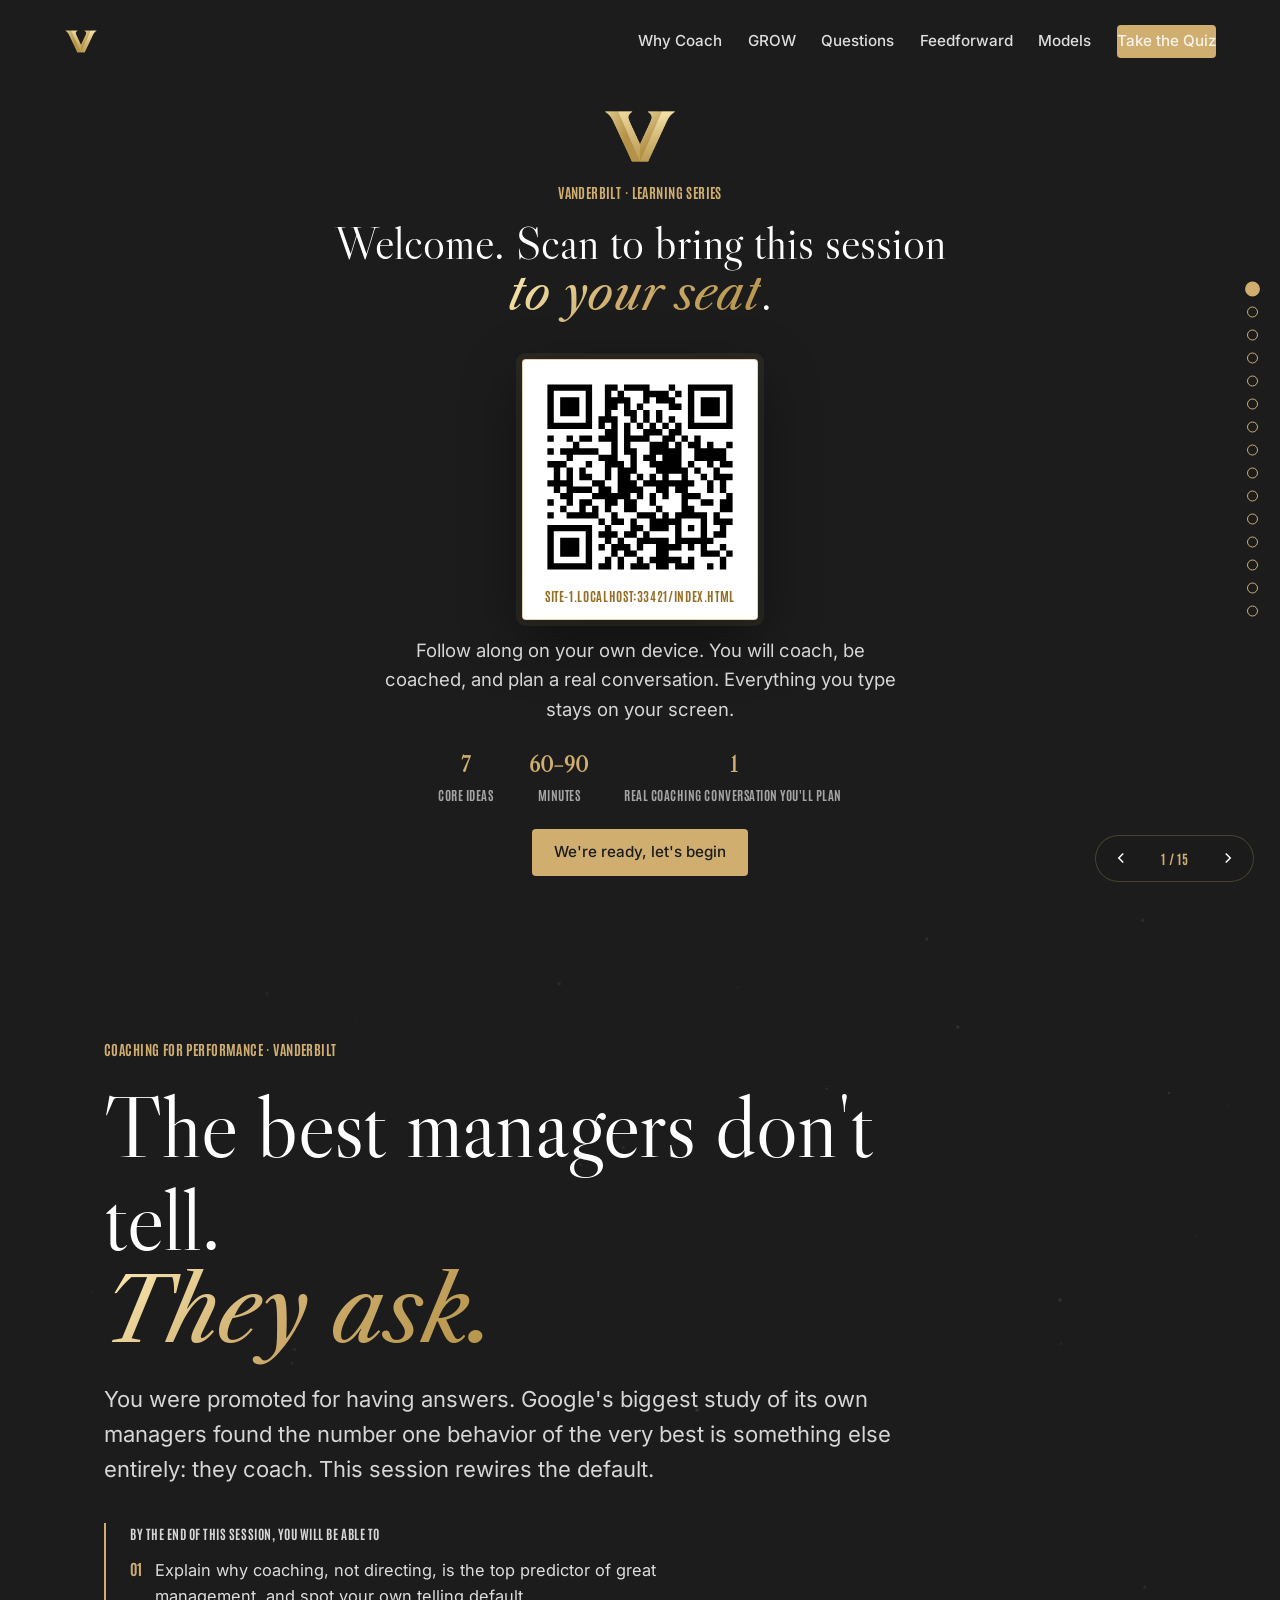
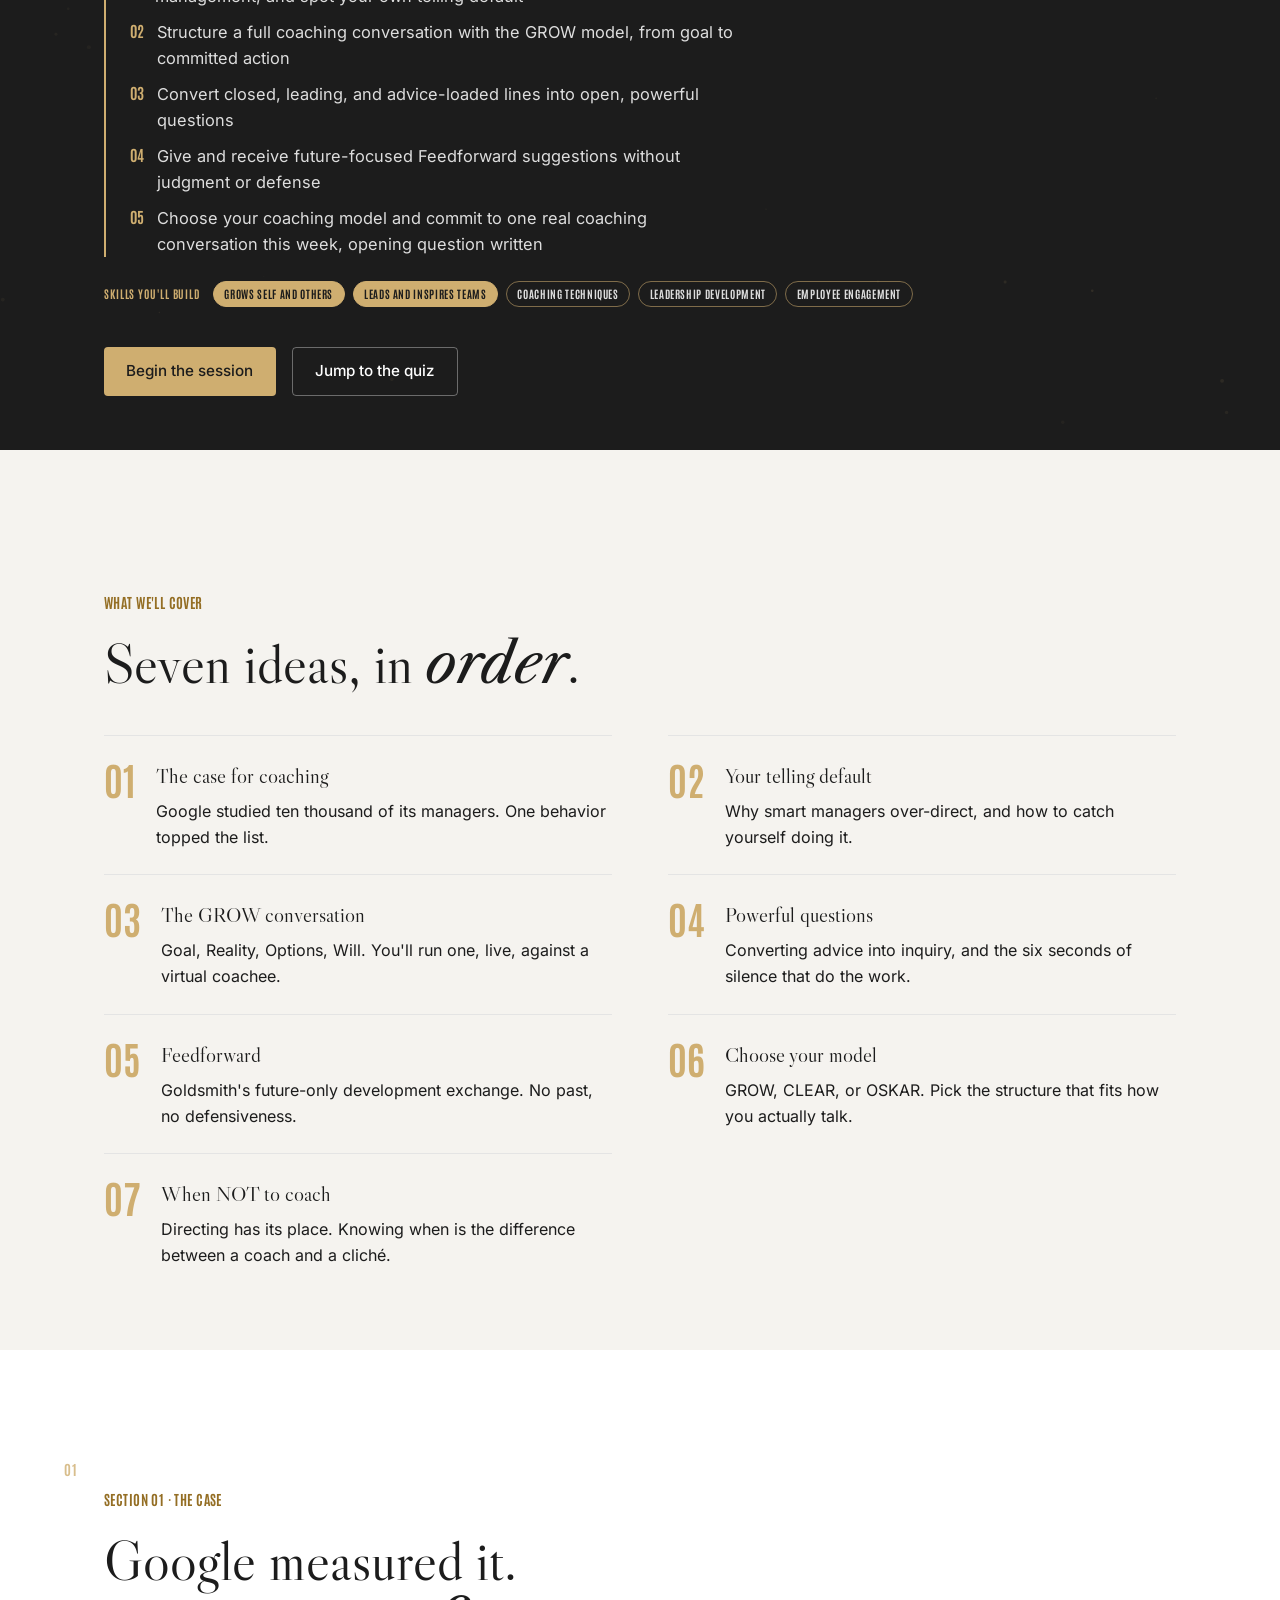
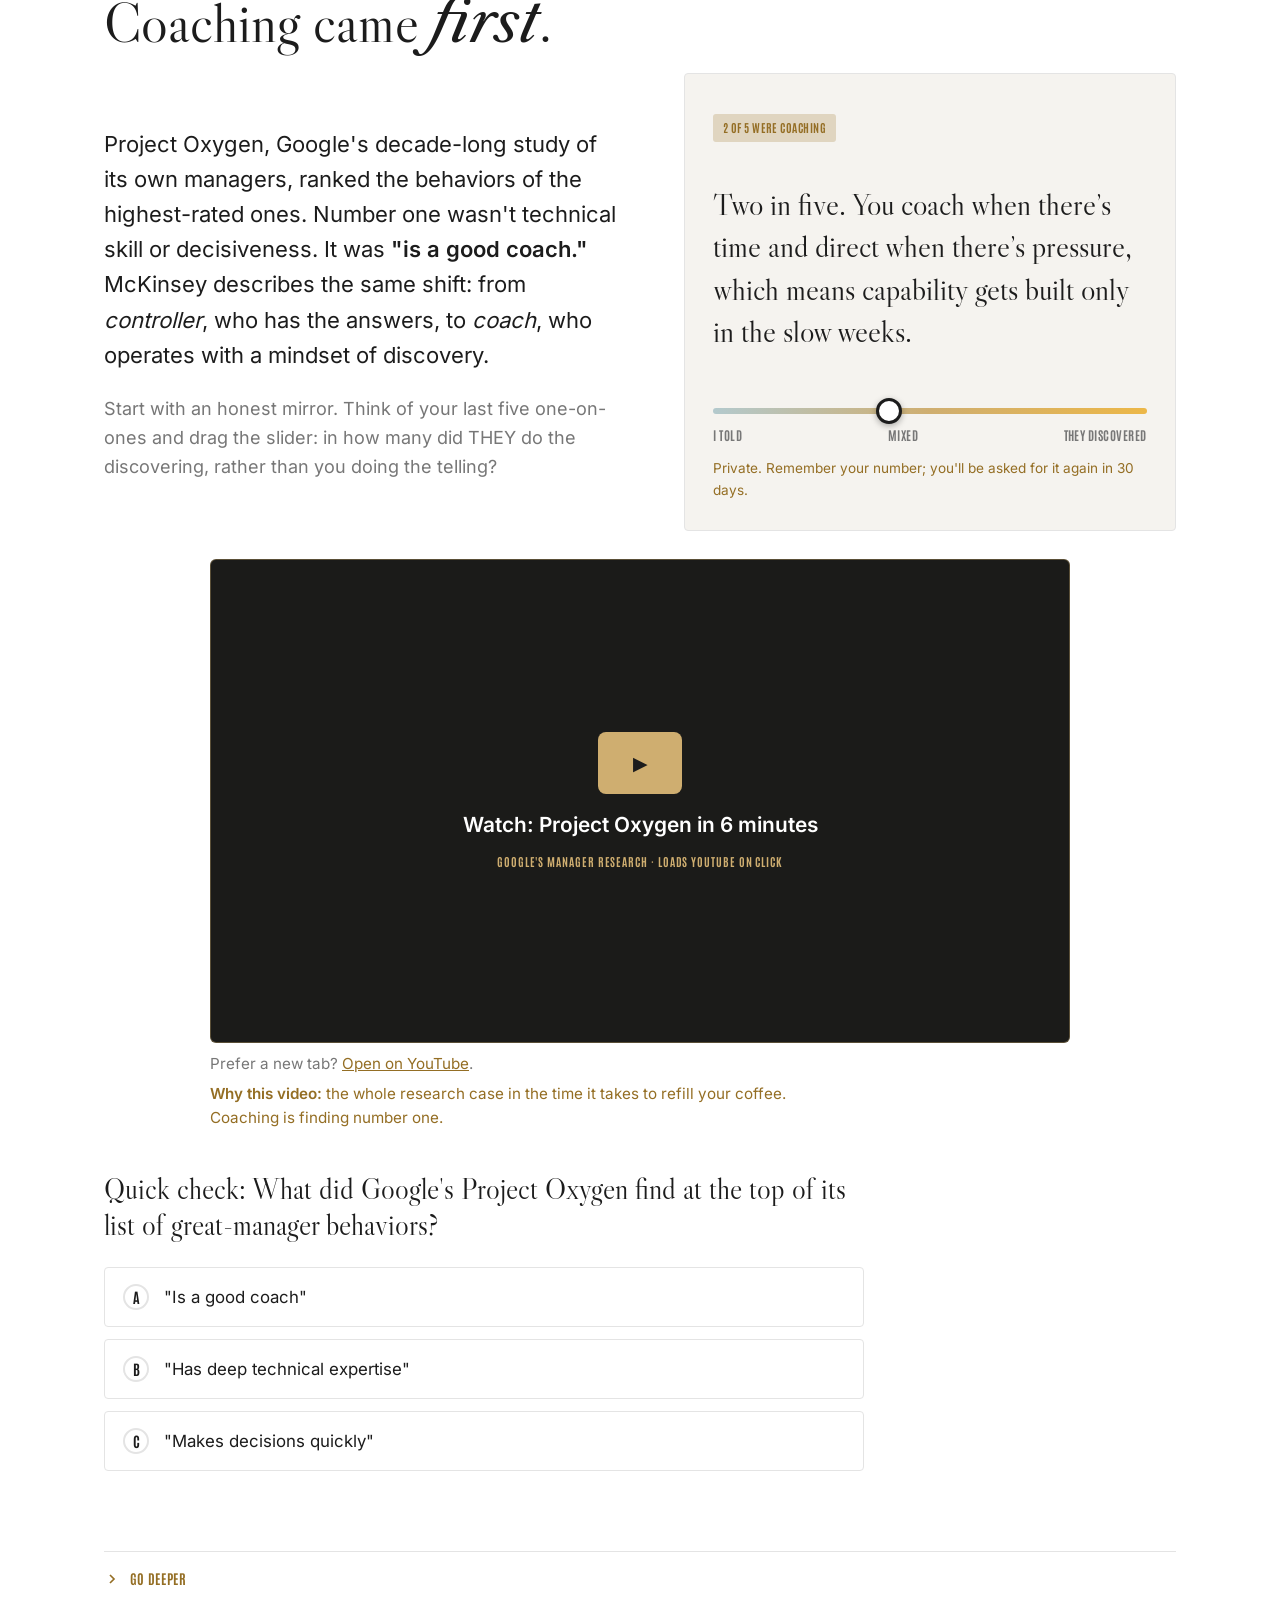
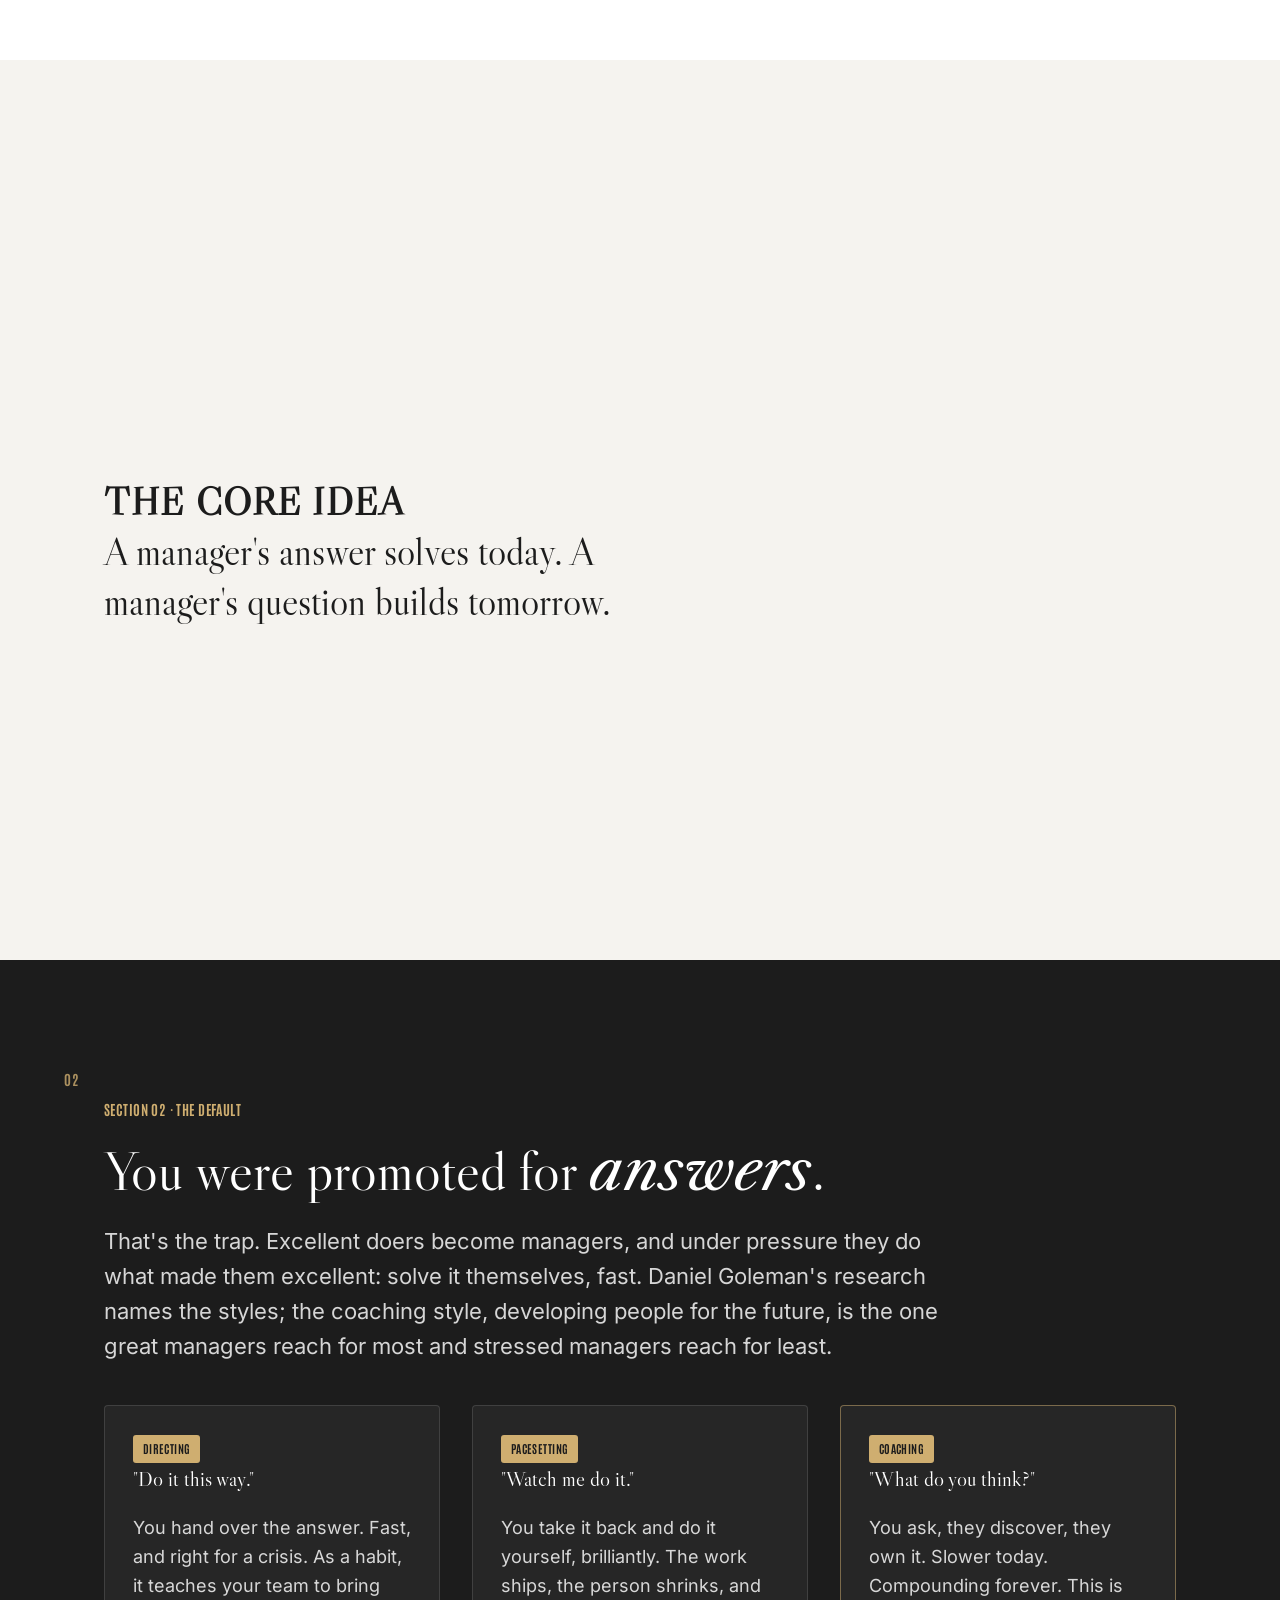
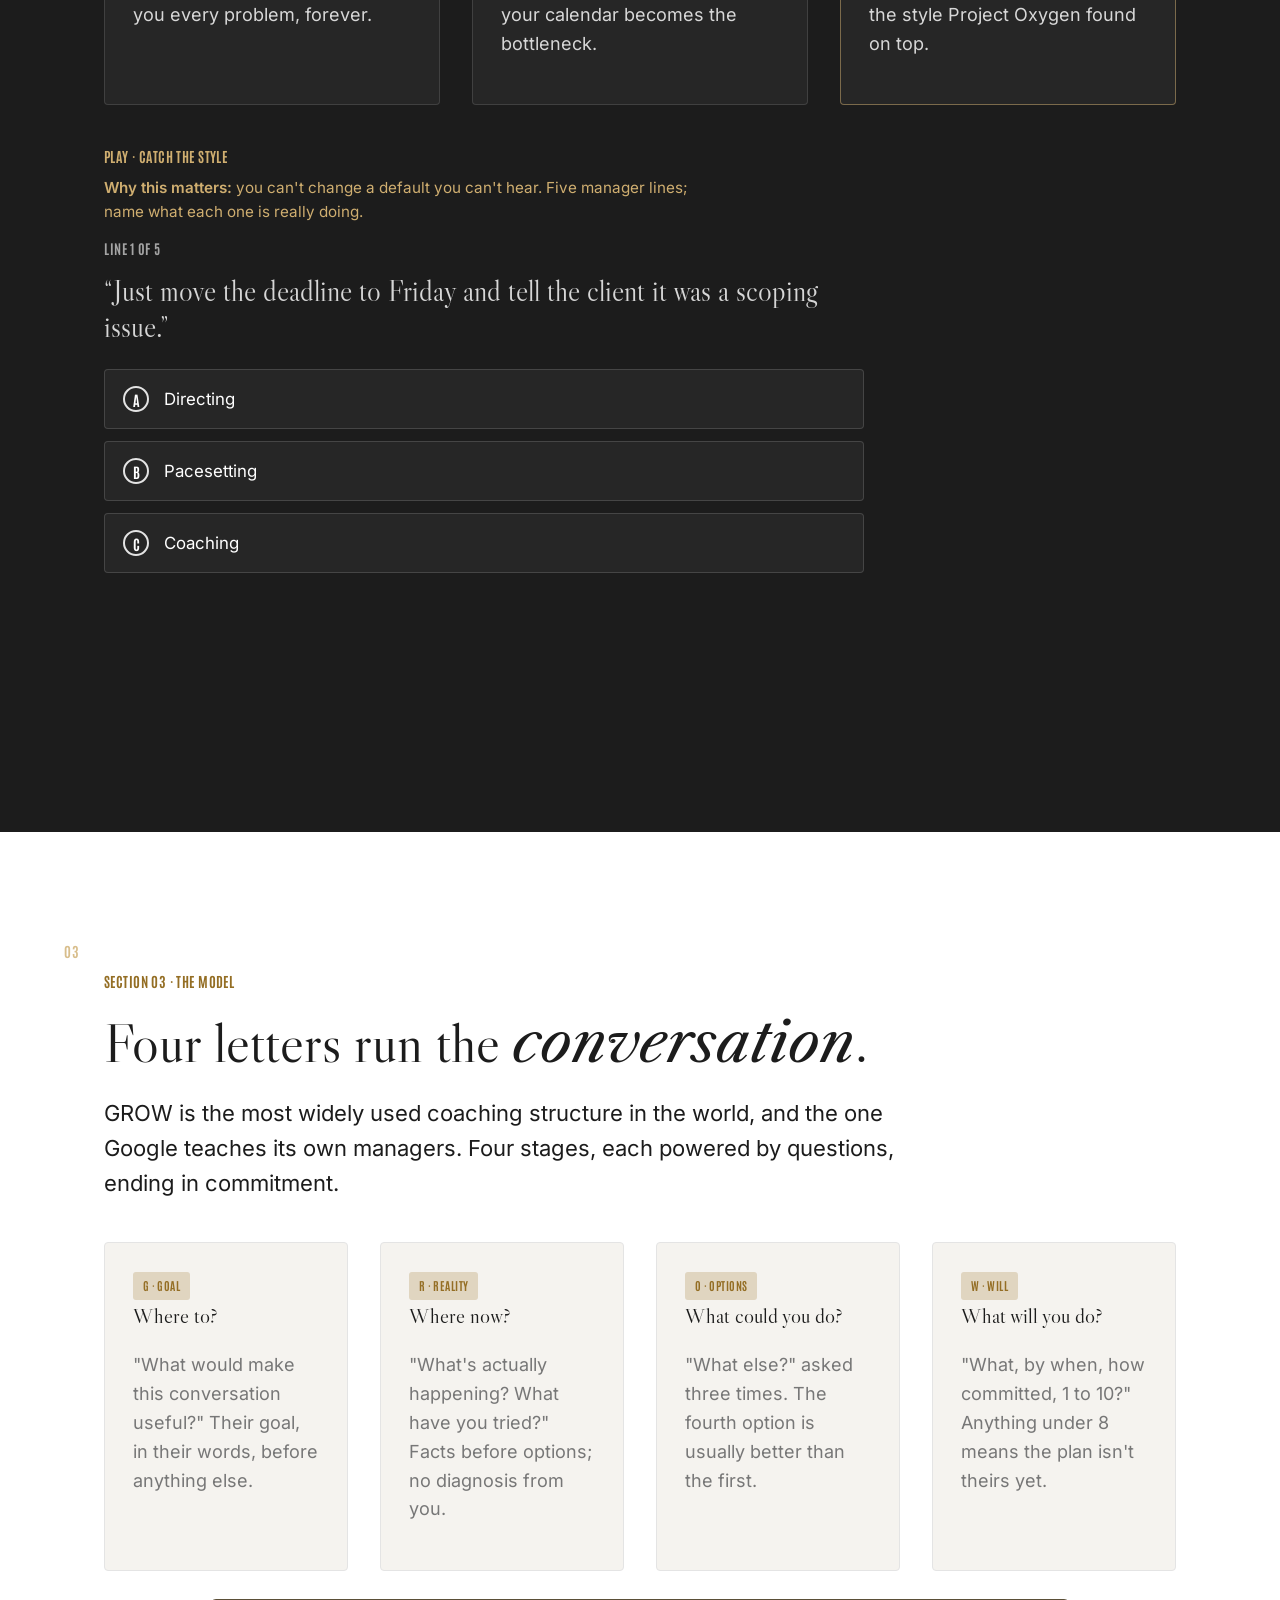
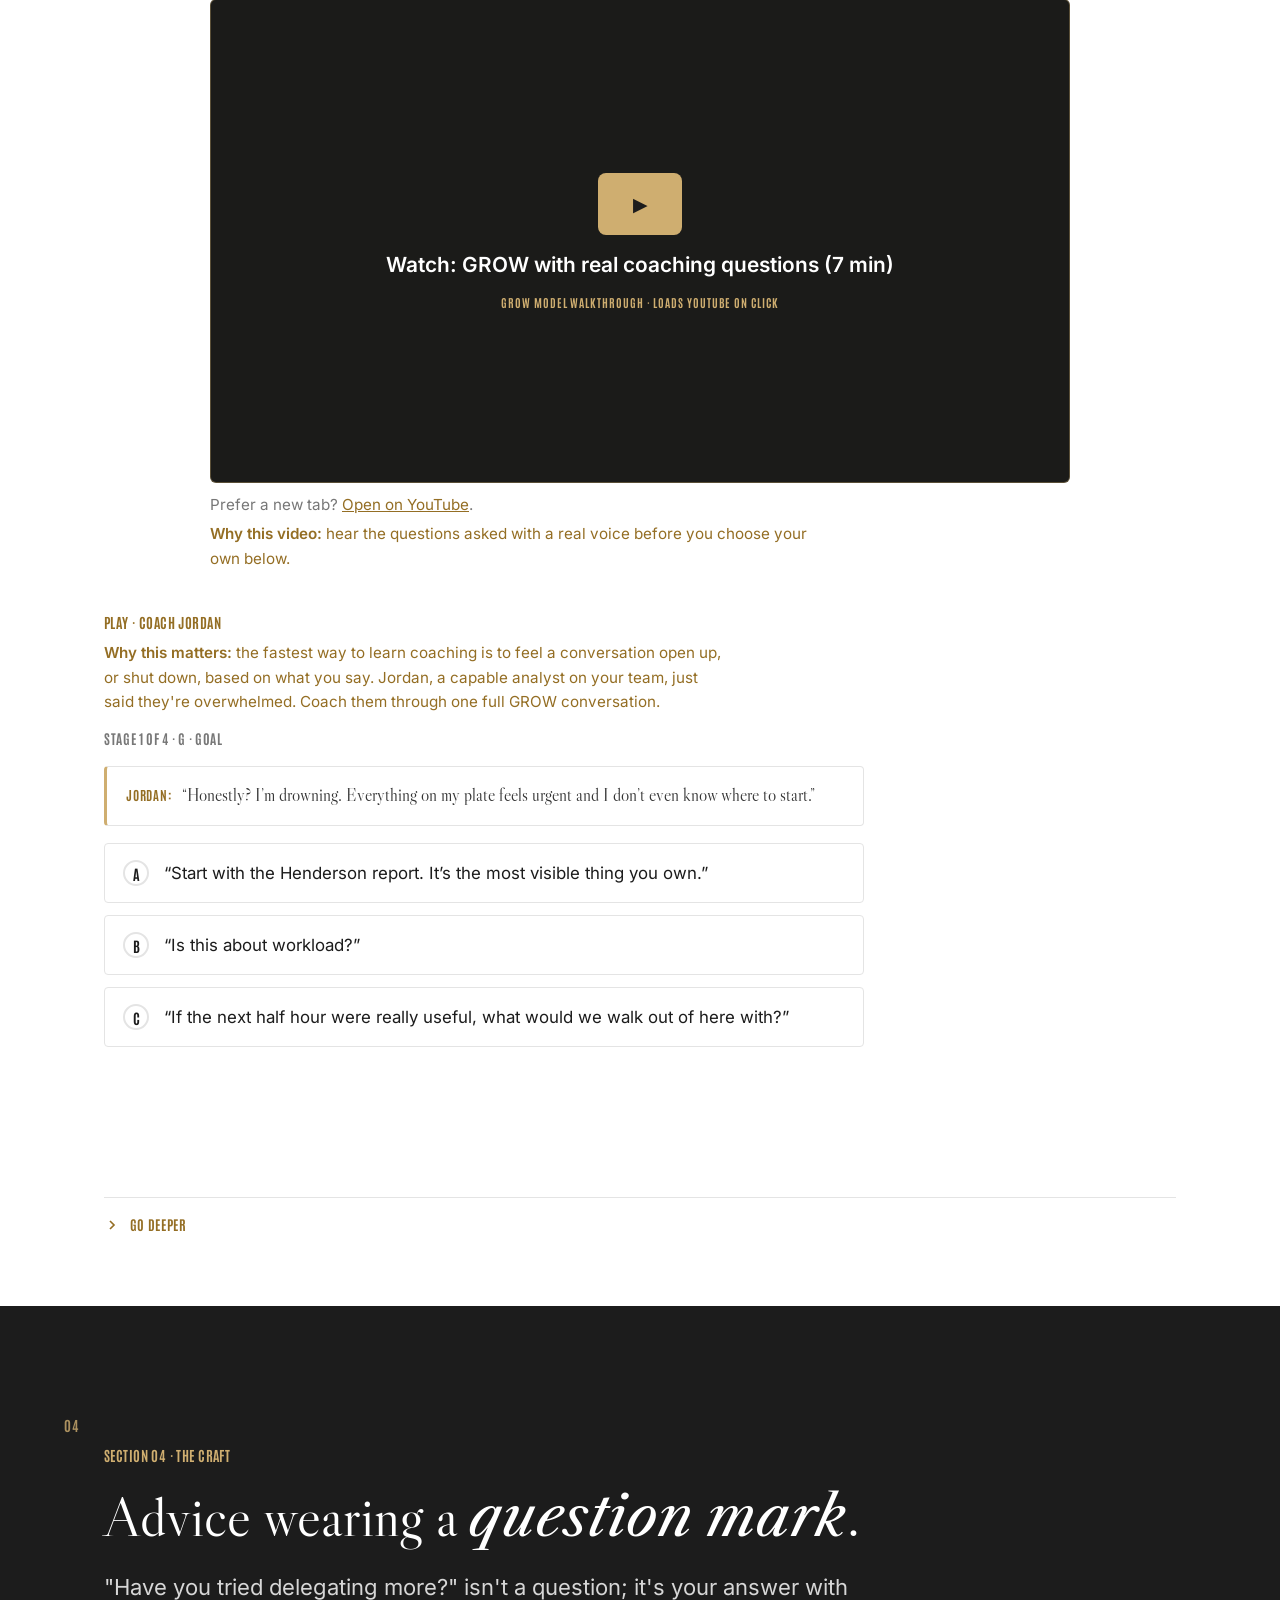
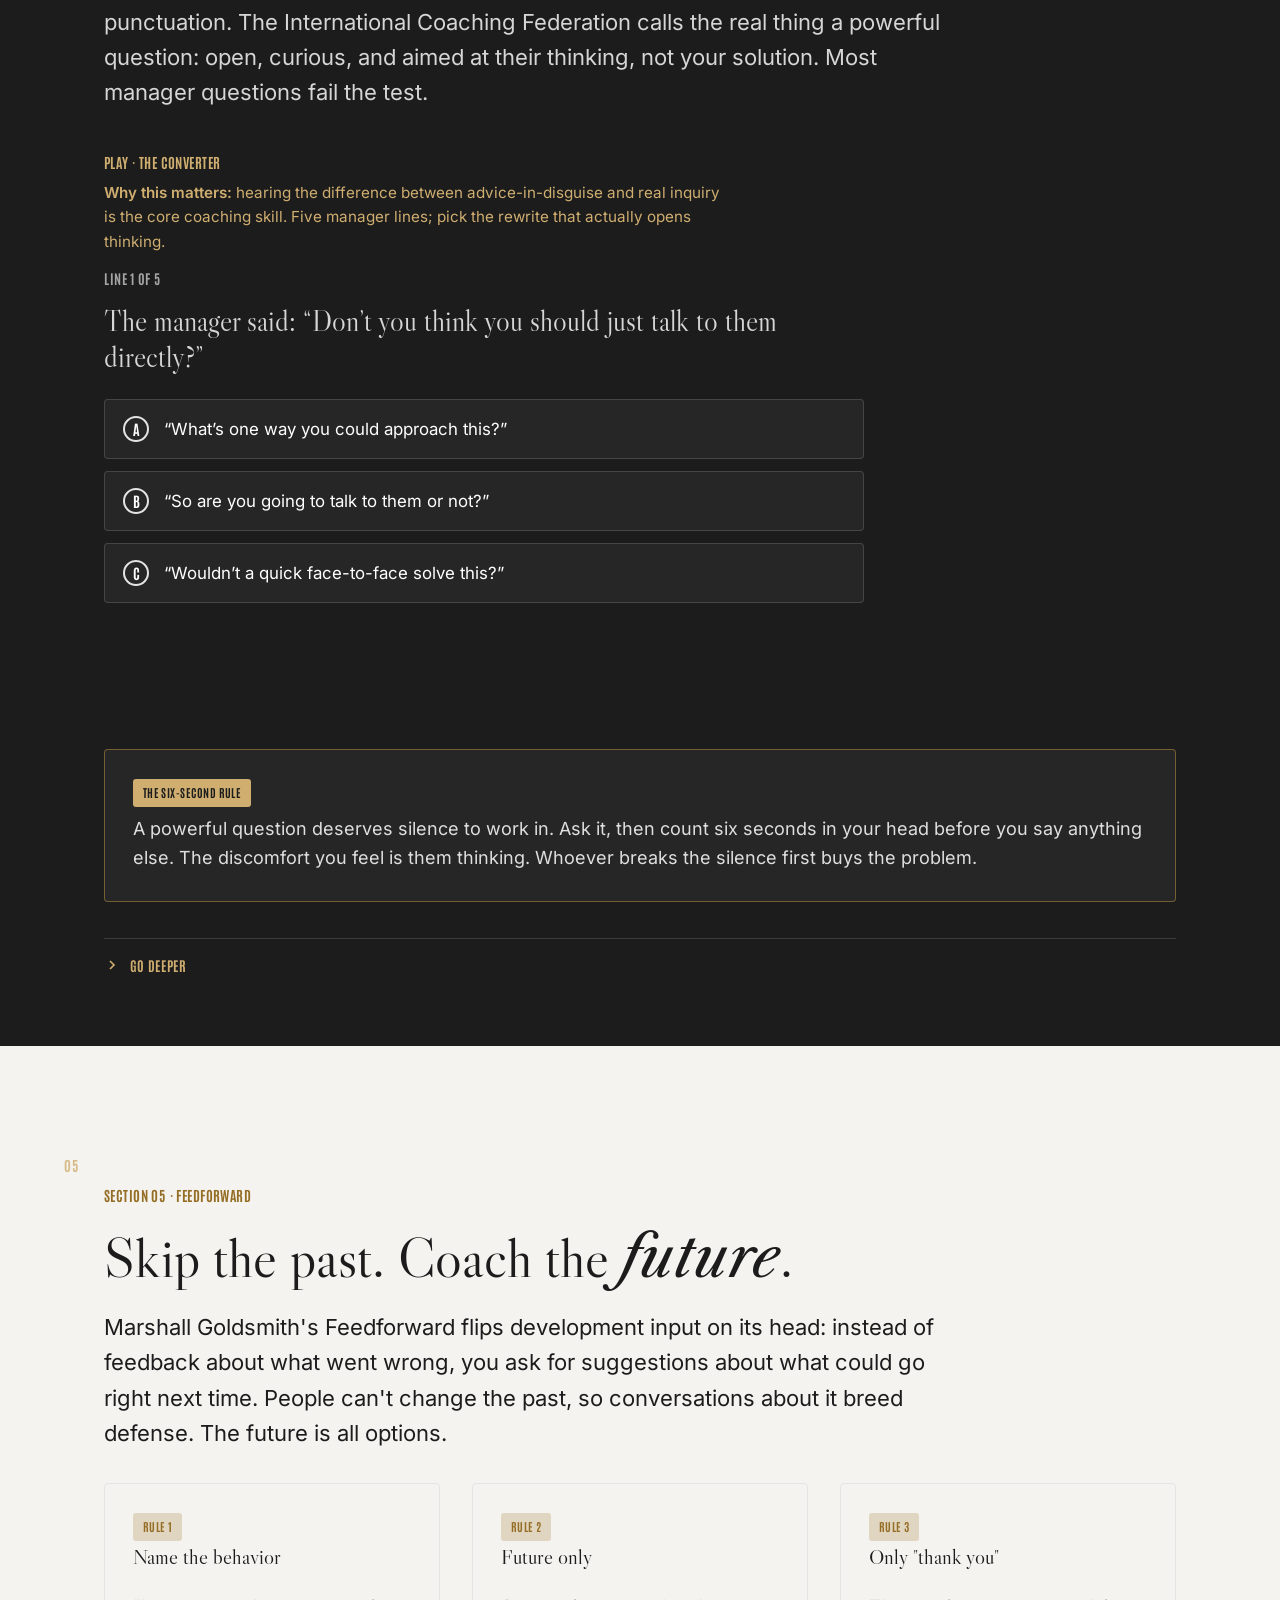
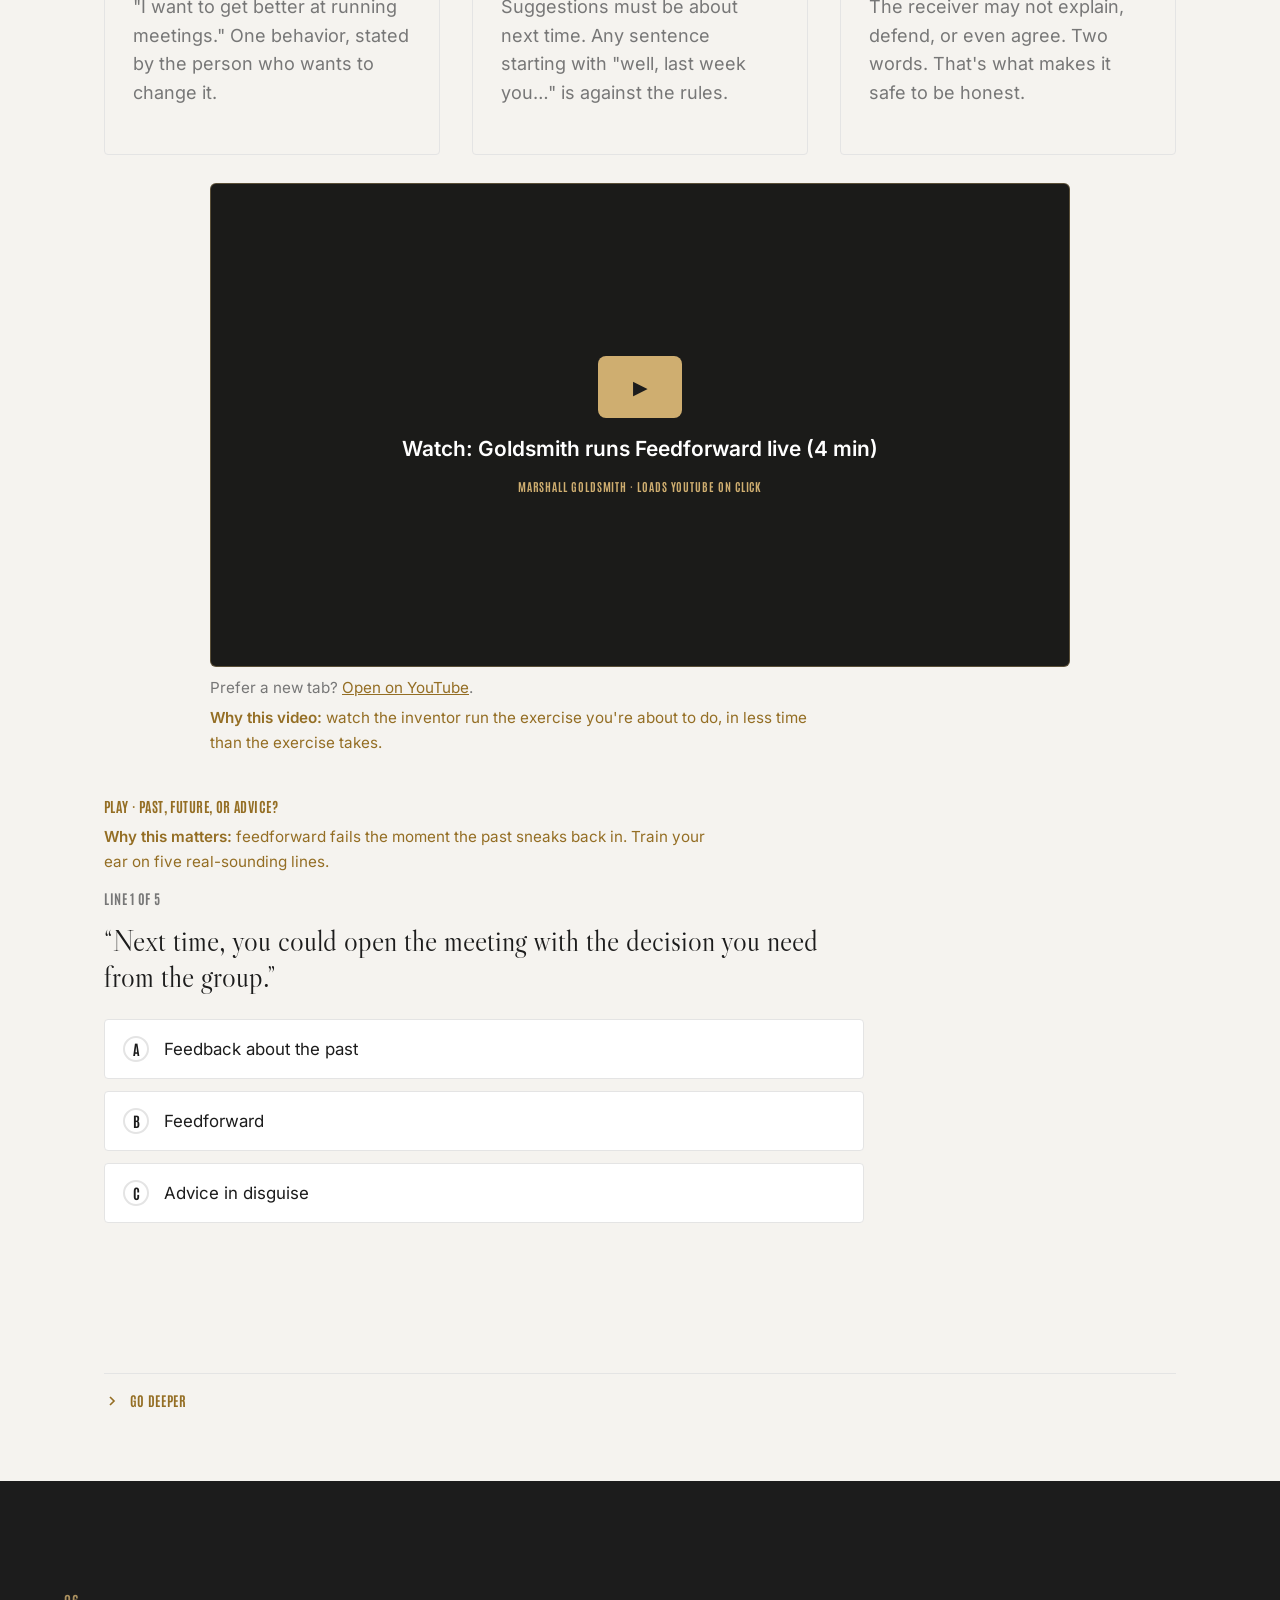
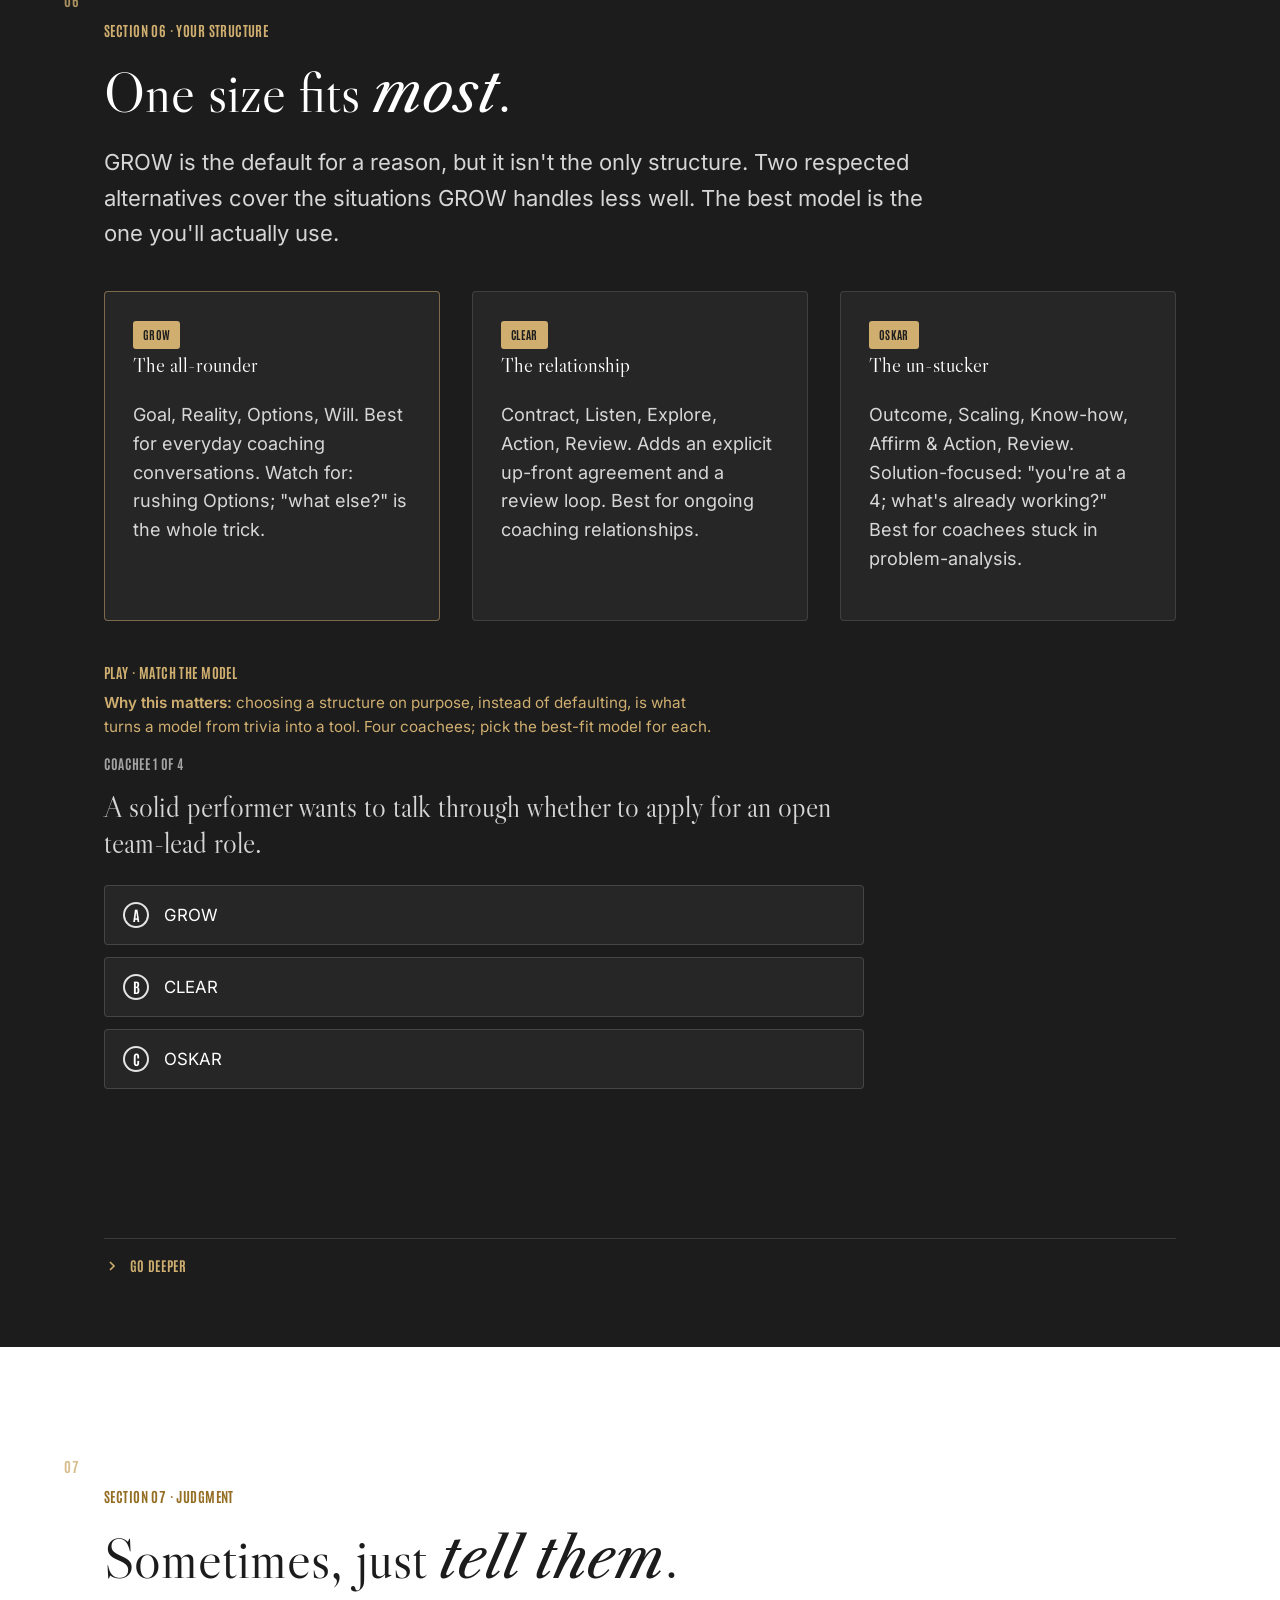
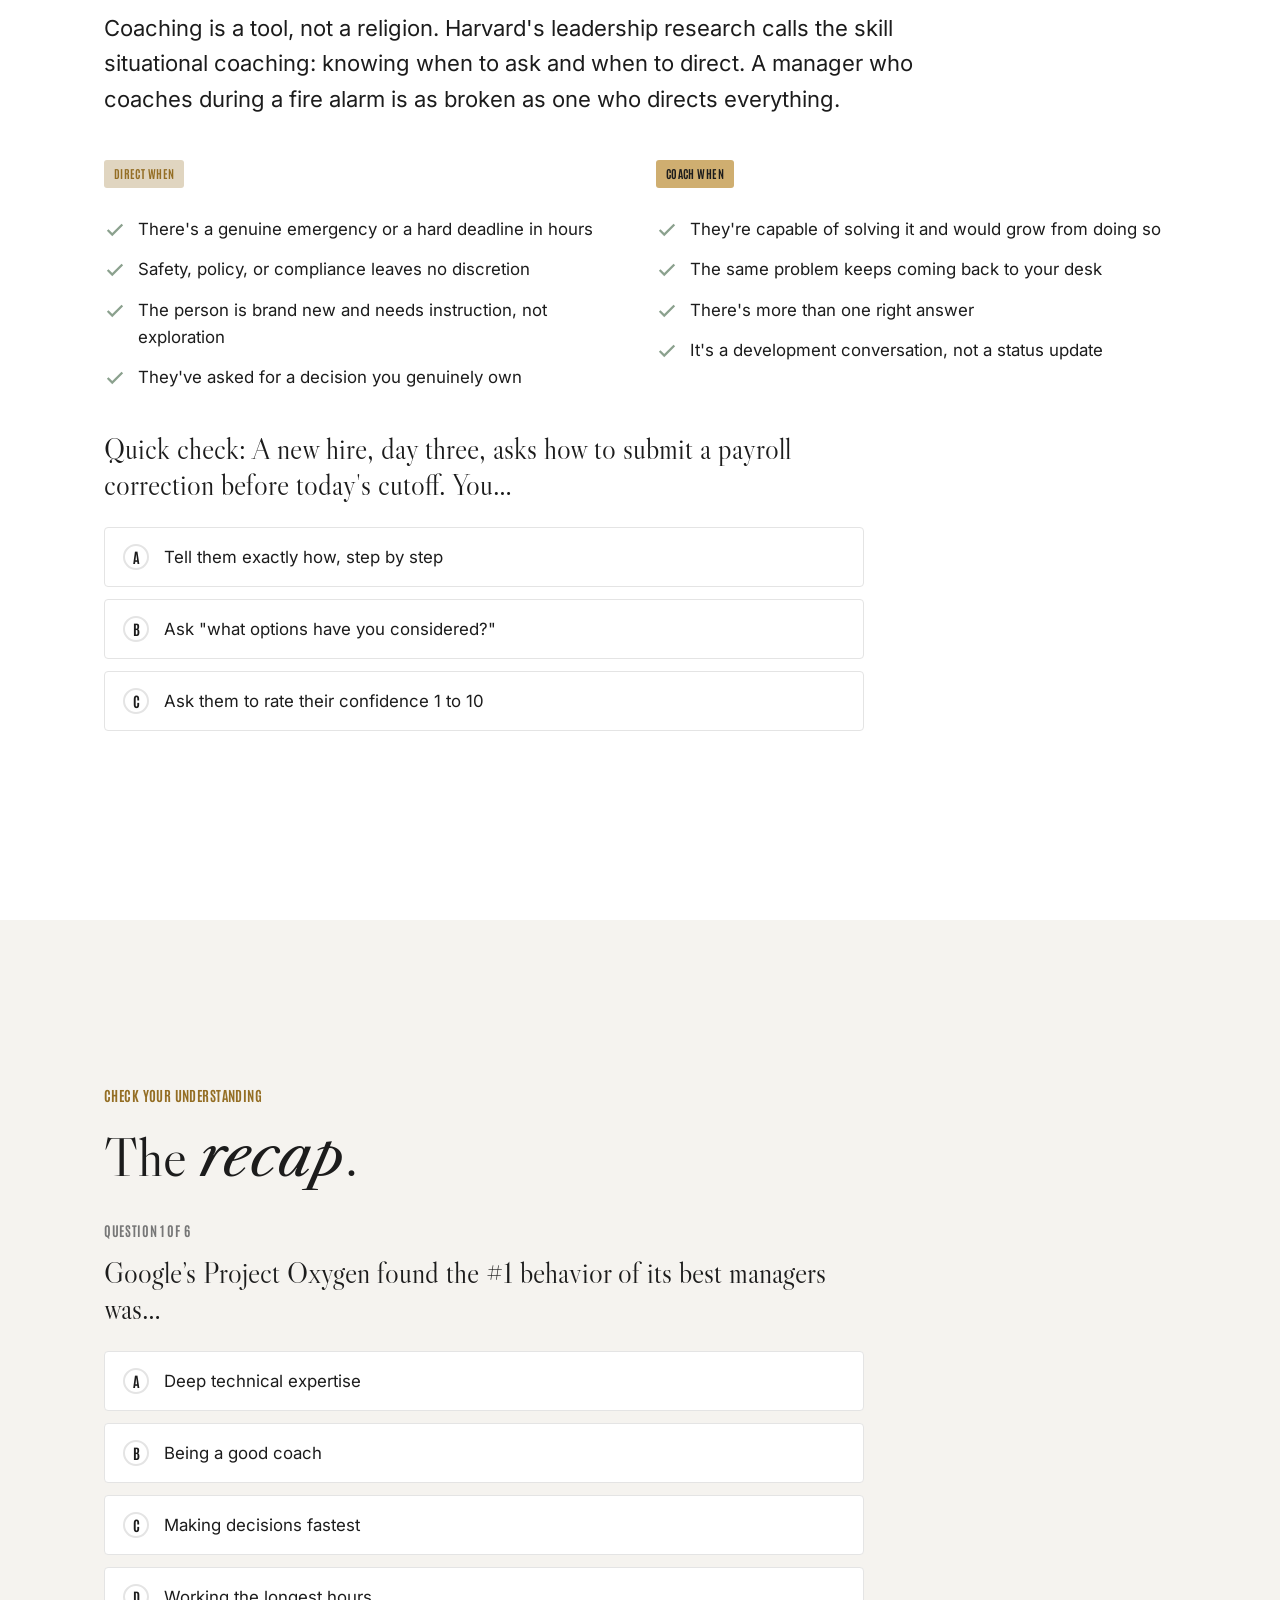
==== commit 41c487fe: "Add skills row to hero: VU core competencies + course skills Pill row under the objectives (Skills y" ====
--- a/index.html
+++ b/index.html
@@ -24,6 +24,17 @@
 <link rel="preload" href="assets/fonts/inter-latin-400-normal.woff2" as="font" type="font/woff2" crossorigin>
 
 <link rel="stylesheet" href="assets/css/styles.css?v=1">
+<style>
+  /* skill pills (course-level) */
+  .skills { display: flex; flex-wrap: wrap; gap: .5rem; align-items: center; margin-top: 1.5rem; }
+  .skills__label { font-family: var(--font-condensed); font-weight: 700; text-transform: uppercase;
+    letter-spacing: .08em; font-size: .7rem; color: var(--vu-gold-flat); margin-right: .25rem; }
+  .skillpill { display: inline-block; font-family: var(--font-condensed); font-weight: 700;
+    text-transform: uppercase; letter-spacing: .06em; font-size: .68rem; line-height: 1.3;
+    padding: .3rem .65rem; border-radius: 999px; border: 1px solid rgba(207,174,112,.55);
+    color: rgba(255,255,255,.85); }
+  .skillpill--core { background: var(--vu-gold-flat); border-color: var(--vu-gold-flat); color: var(--vu-black); }
+</style>
 </head>
 <body>
 <a class="skip-link" href="#s-agenda">Skip to content</a>
@@ -101,6 +112,14 @@
           <li>Give and receive future-focused Feedforward suggestions without judgment or defense</li>
           <li>Choose your coaching model and commit to one real coaching conversation this week, opening question written</li>
         </ol>
+      </div>
+      <div class="skills" data-reveal aria-label="Skills this course builds">
+        <span class="skills__label">Skills you'll build</span>
+        <span class="skillpill skillpill--core">Grows self and others</span>
+        <span class="skillpill skillpill--core">Leads and inspires teams</span>
+        <span class="skillpill">Coaching Techniques</span>
+        <span class="skillpill">Leadership Development</span>
+        <span class="skillpill">Employee Engagement</span>
       </div>
       <div class="hero__cta" data-reveal>
         <a class="btn" href="#s-case">Begin the session</a>
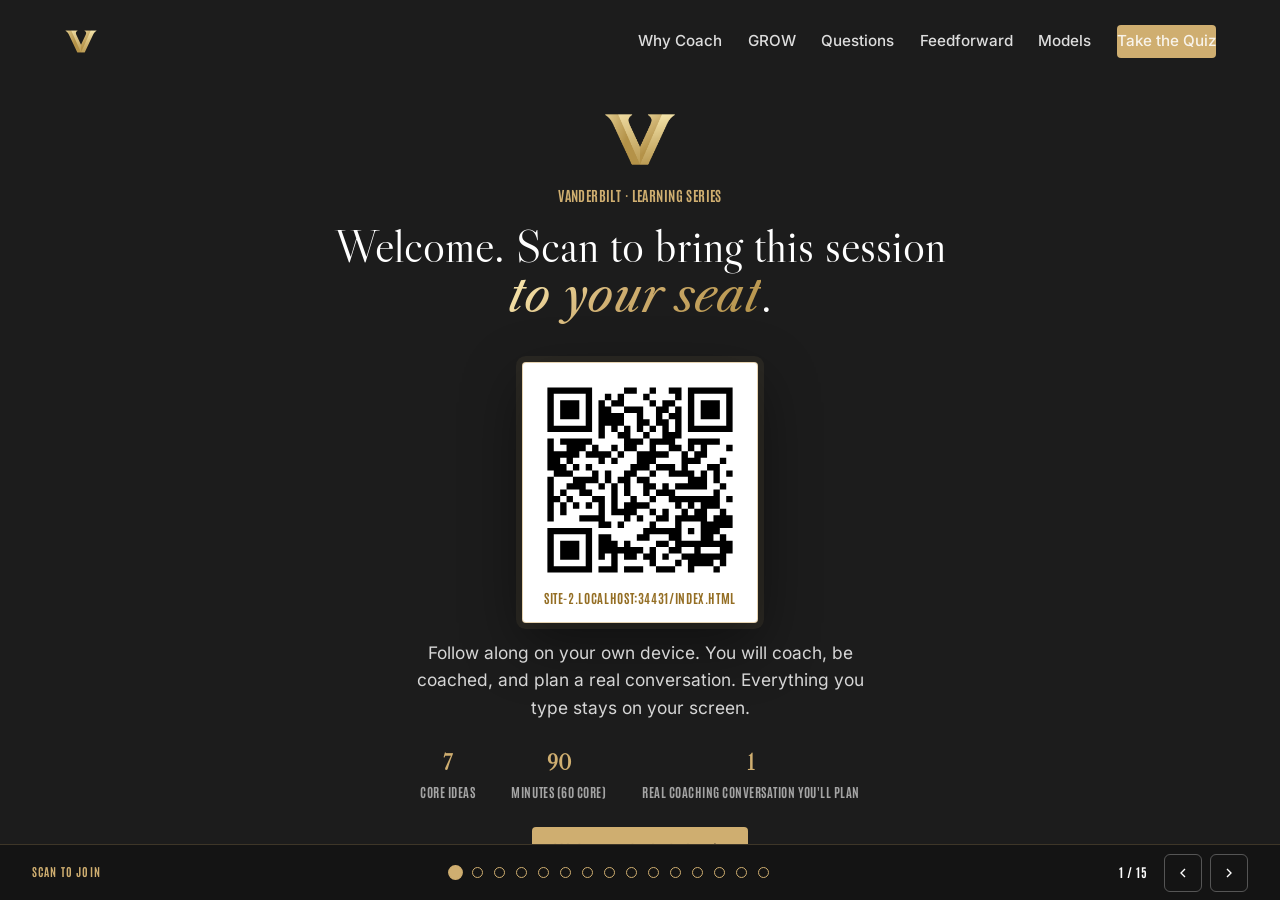
==== commit a9e44257: "Standardize the welcome-slide time statement Classroom length with core path in one consistent forma" ====
--- a/index.html
+++ b/index.html
@@ -23,7 +23,7 @@
 <link rel="preload" href="assets/fonts/libre-caslon-display-latin-400-normal.woff2" as="font" type="font/woff2" crossorigin>
 <link rel="preload" href="assets/fonts/inter-latin-400-normal.woff2" as="font" type="font/woff2" crossorigin>
 
-<link rel="stylesheet" href="assets/css/styles.css?v=1">
+<link rel="stylesheet" href="assets/css/styles.css?v=11">
 <style>
   /* skill pills (course-level) */
   .skills { display: flex; flex-wrap: wrap; gap: .5rem; align-items: center; margin-top: 1.5rem; }
@@ -61,13 +61,17 @@
   </nav>
 </header>
 
-<!-- deck dot rail + control bar -->
-<div class="dots" id="dots" role="navigation" aria-label="Slide navigation"></div>
-<div class="deckbar" role="group" aria-label="Presentation controls">
-  <button id="deckPrev" aria-label="Previous slide"><svg viewBox="0 0 24 24" fill="none" stroke="currentColor" stroke-width="2"><polyline points="15 18 9 12 15 6"/></svg></button>
-  <span class="deckbar__count" id="deckCount">1 / 15</span>
-  <button id="deckNext" aria-label="Next slide"><svg viewBox="0 0 24 24" fill="none" stroke="currentColor" stroke-width="2"><polyline points="9 18 15 12 9 6"/></svg></button>
+<!-- bottom navigation bar -->
+<div class="bottombar" role="group" aria-label="Presentation controls">
+  <span class="bottombar__title" id="barTitle"></span>
+  <div class="dots" id="dots" role="navigation" aria-label="Slide navigation"></div>
+  <div class="bottombar__ctrl">
+    <span class="bottombar__count" id="deckCount">1 / 15</span>
+    <button id="deckPrev" aria-label="Previous slide"><svg viewBox="0 0 24 24" fill="none" stroke="currentColor" stroke-width="2"><polyline points="15 18 9 12 15 6"/></svg></button>
+    <button id="deckNext" aria-label="Next slide"><svg viewBox="0 0 24 24" fill="none" stroke="currentColor" stroke-width="2"><polyline points="9 18 15 12 9 6"/></svg></button>
+  </div>
 </div>
+<button class="scrollhint" id="scrollHint" type="button" aria-label="Scroll for more on this screen">Scroll for more <svg viewBox="0 0 24 24" fill="none" stroke="currentColor" stroke-width="2.5" width="12" height="12" aria-hidden="true"><polyline points="6 9 12 15 18 9"/></svg></button>
 
 <main class="deck" id="top">
 
@@ -84,7 +88,7 @@
       <p class="lead" data-reveal style="margin:1.5rem auto 0;max-width:44ch">Follow along on your own device. You will coach, be coached, and plan a real conversation. Everything you type stays on your screen.</p>
       <div class="hero__meta" data-reveal style="justify-content:center">
         <div><b>7</b> Core ideas</div>
-        <div><b>60–90</b> Minutes</div>
+        <div><b>90</b> Minutes (60 core)</div>
         <div><b>1</b> Real coaching conversation you'll plan</div>
       </div>
       <div class="hero__cta" data-reveal style="justify-content:center">
@@ -659,11 +663,7 @@
         <a class="btn btn--ghost" href="#s-recap">Retake the quiz</a>
       </div>
     </div>
-  </section>
-
-</main>
-
-<!-- ============ FOOTER ============ -->
+  <!-- ============ FOOTER ============ -->
 <footer class="footer" aria-labelledby="footHead">
   <div class="wrap">
     <div class="footer__grid">
@@ -688,6 +688,7 @@
           <li><a href="#s-recap">Knowledge Check</a></li>
           <li><a href="#s-plan">My Coaching Plan</a></li>
           <li><a href="#s-close">Your Next Step</a></li>
+          <li><a href="web/">Self-paced version</a></li>
           <li><a href="https://me5231979.github.io/Course_Library/">Course Library</a></li>
           <li><a href="#top">Start Over</a></li>
         </ul>
@@ -699,8 +700,13 @@
     </div>
   </div>
 </footer>
+  </section>
+
+</main>
+
+
 
 <script src="assets/js/qrcode.js?v=1"></script>
-<script src="assets/js/main.js?v=1"></script>
+<script src="assets/js/main.js?v=11"></script>
 </body>
 </html>
--- a/assets/css/styles.css
+++ b/assets/css/styles.css
@@ -724,3 +724,52 @@
   font-family: var(--font-serif); font-size: 1.08rem; line-height: 1.5; color: #333; }
 .growsim__coachee b { font-family: var(--font-condensed); font-style: normal; text-transform: uppercase;
   letter-spacing: .06em; font-size: .8rem; color: var(--vu-oak); margin-right: .4rem; }
+
+/* ============ horizontal deck (advance left to right) ============ */
+html, body { height: 100%; }
+body { overflow: hidden; }
+.deck { display: flex; flex-direction: row; overflow-x: auto; overflow-y: hidden;
+  scroll-snap-type: x mandatory; height: 100vh; height: 100dvh; scrollbar-width: none; }
+.deck::-webkit-scrollbar { display: none; }
+.slide { flex: 0 0 100vw; width: 100vw; max-width: 100vw; height: 100vh; height: 100dvh;
+  min-height: 0; overflow-y: auto; overflow-x: hidden; scroll-snap-align: start;
+  scroll-snap-stop: always; justify-content: flex-start;
+  padding: calc(var(--nav-h) + clamp(1.25rem, 3vh, 2.5rem)) 0 calc(56px + clamp(1.25rem, 3vh, 2.25rem)); }
+.slide > .wrap { margin-top: auto; margin-bottom: auto; }
+@media (prefers-reduced-motion: no-preference) { .deck { scroll-behavior: smooth; } }
+.slide .lead { font-size: clamp(1rem, 1.35vw, 1.2rem); }
+.yt__alt { display: none; }
+.slide .footer { margin-top: clamp(2rem, 5vh, 4rem); padding: clamp(1.25rem, 3vh, 2rem) 0 1.25rem; font-size: .85rem; }
+.slide .footer img { max-width: 200px; }
+
+/* ============ bottom navigation bar ============ */
+.bottombar { position: fixed; left: 0; right: 0; bottom: 0; z-index: 95; height: 56px;
+  background: #141414; border-top: 1px solid rgba(207,174,112,.22);
+  display: flex; align-items: center; justify-content: space-between;
+  padding: 0 clamp(1rem, 2.5vw, 2.5rem); gap: 1rem; }
+.bottombar__title { font-family: var(--font-condensed); font-weight: 700; text-transform: uppercase;
+  letter-spacing: .1em; font-size: .72rem; color: var(--vu-gold-flat); white-space: nowrap;
+  overflow: hidden; text-overflow: ellipsis; max-width: 30vw; }
+.bottombar .dots { position: static; transform: none; display: flex; flex-direction: row; gap: 11px; }
+.bottombar__ctrl { display: flex; align-items: center; gap: .5rem; }
+.bottombar__count { font-family: var(--font-condensed); font-weight: 700; letter-spacing: .08em;
+  font-size: .78rem; color: #fff; margin-right: .5rem; }
+.bottombar__ctrl button { width: 38px; height: 38px; border: 1px solid rgba(255,255,255,.28);
+  border-radius: 6px; background: transparent; color: #fff; display: grid; place-items: center;
+  cursor: pointer; transition: border-color .2s var(--ease), background .2s var(--ease); }
+.bottombar__ctrl button:hover { border-color: var(--vu-gold-flat); background: rgba(207,174,112,.12); }
+.bottombar__ctrl button svg { width: 16px; height: 16px; }
+@media (max-width: 900px) { .bottombar .dots { display: none; } .bottombar__title { max-width: 45vw; } }
+.deckbar { display: none; }
+
+/* ============ scroll-for-more indicator ============ */
+.scrollhint { position: fixed; right: clamp(14px, 2vw, 28px); bottom: 72px; z-index: 96;
+  display: none; align-items: center; gap: .45rem;
+  font-family: var(--font-condensed); font-weight: 700; text-transform: uppercase;
+  letter-spacing: .09em; font-size: .68rem; color: var(--vu-gold-flat);
+  background: rgba(20,20,20,.92); border: 1px solid rgba(207,174,112,.45); border-radius: 4px;
+  padding: .5rem .75rem; cursor: pointer; }
+.scrollhint.show { display: inline-flex; animation: hintPulse 2.2s ease-in-out infinite; }
+.scrollhint svg { display: block; }
+@keyframes hintPulse { 0%, 100% { transform: translateY(0); } 50% { transform: translateY(3px); } }
+@media (prefers-reduced-motion: reduce) { .scrollhint.show { animation: none; } }
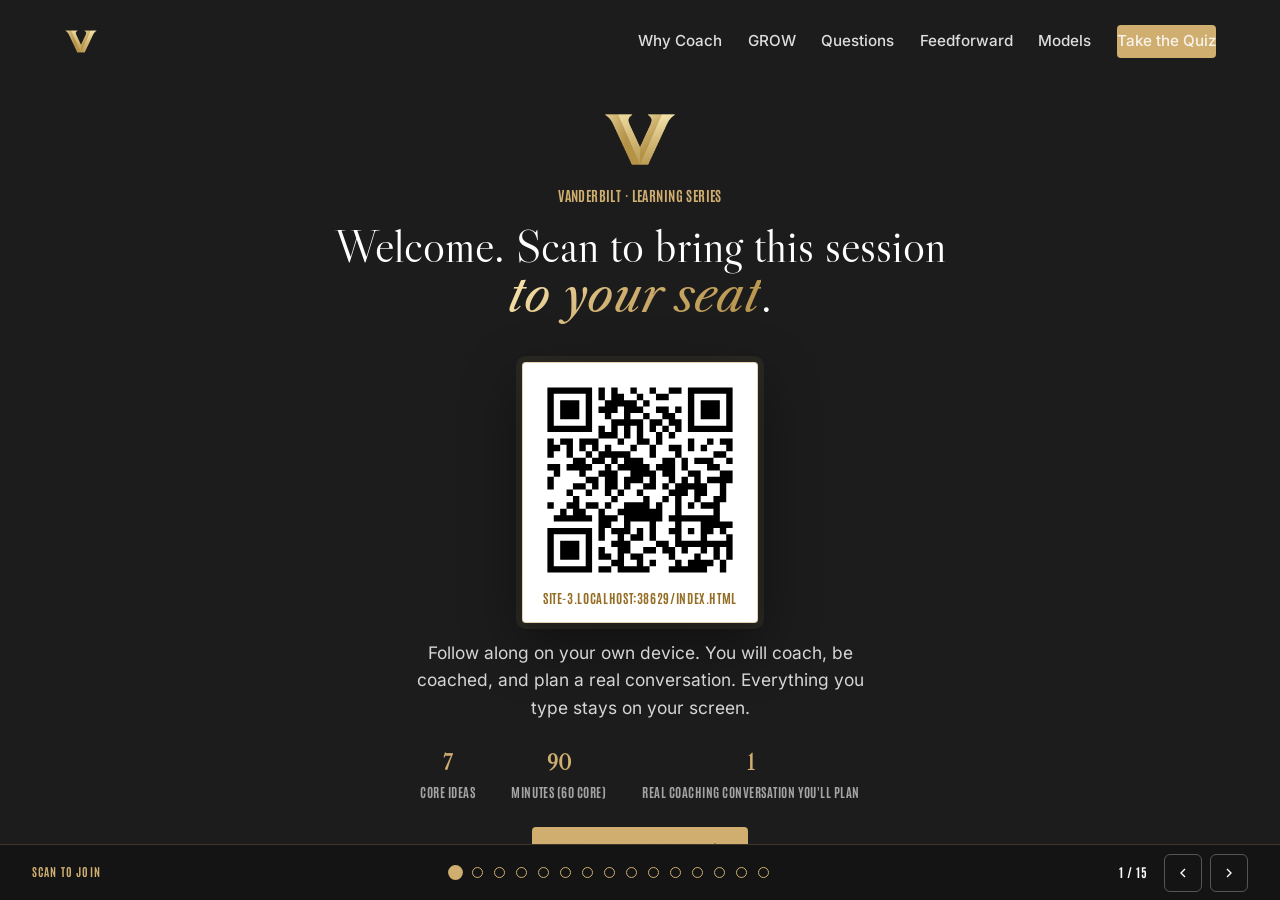
==== commit 3ffa293b: "Fix scrolling, add wheel advance, printable facilitator guide, new-tab links - Facilitator edition s" ====
--- a/index.html
+++ b/index.html
@@ -707,6 +707,6 @@
 
 
 <script src="assets/js/qrcode.js?v=1"></script>
-<script src="assets/js/main.js?v=11"></script>
+<script src="assets/js/main.js?v=12"></script>
 </body>
 </html>
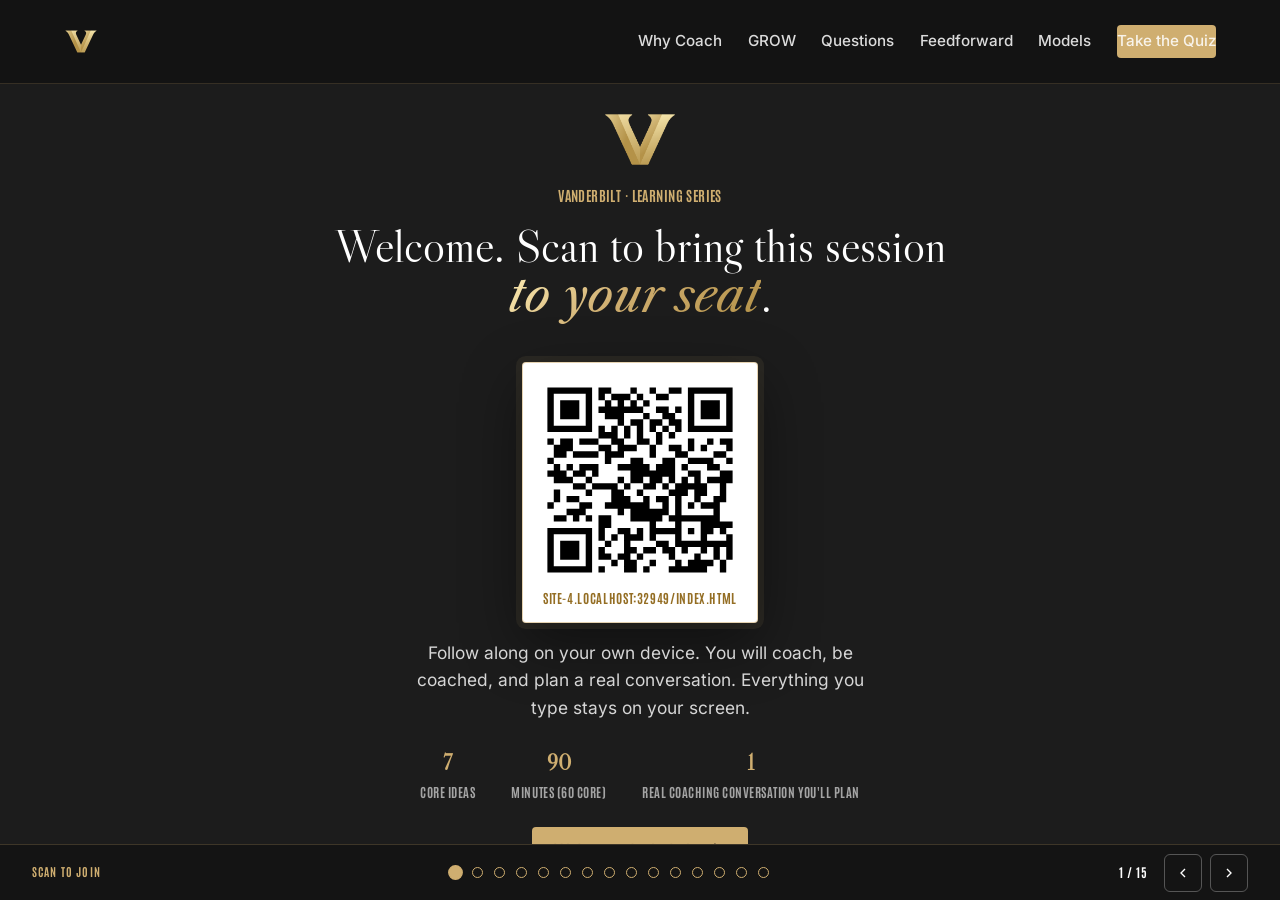
==== commit 058f76ed: "Slide images in the printable guide, solid top bar, Manager Voyage marker - facilitator/guide.html n" ====
--- a/index.html
+++ b/index.html
@@ -104,7 +104,7 @@
     <canvas class="hero__canvas" aria-hidden="true"></canvas>
     <div class="hero__scrim" aria-hidden="true"></div>
     <div class="wrap">
-      <p class="eyebrow" data-reveal>Coaching for Performance · Vanderbilt</p>
+      <p class="eyebrow" data-reveal>Coaching for Performance · Vanderbilt · Manager Voyage</p>
       <h1 class="h-hero" data-reveal>The best managers don't tell.<br><em class="gold-text">They ask.</em></h1>
       <p class="lead" data-reveal style="margin-top:1.5rem">You were promoted for having answers. Google's biggest study of its own managers found the number one behavior of the very best is something else entirely: they coach. This session rewires the default.</p>
       <div class="objectives" data-reveal>
--- a/assets/css/styles.css
+++ b/assets/css/styles.css
@@ -773,3 +773,6 @@
 .scrollhint svg { display: block; }
 @keyframes hintPulse { 0%, 100% { transform: translateY(0); } 50% { transform: translateY(3px); } }
 @media (prefers-reduced-motion: reduce) { .scrollhint.show { animation: none; } }
+
+/* solid top bar on every slide */
+.nav { background: rgba(20,20,20,.97); border-bottom: 1px solid rgba(207,174,112,.18); }
